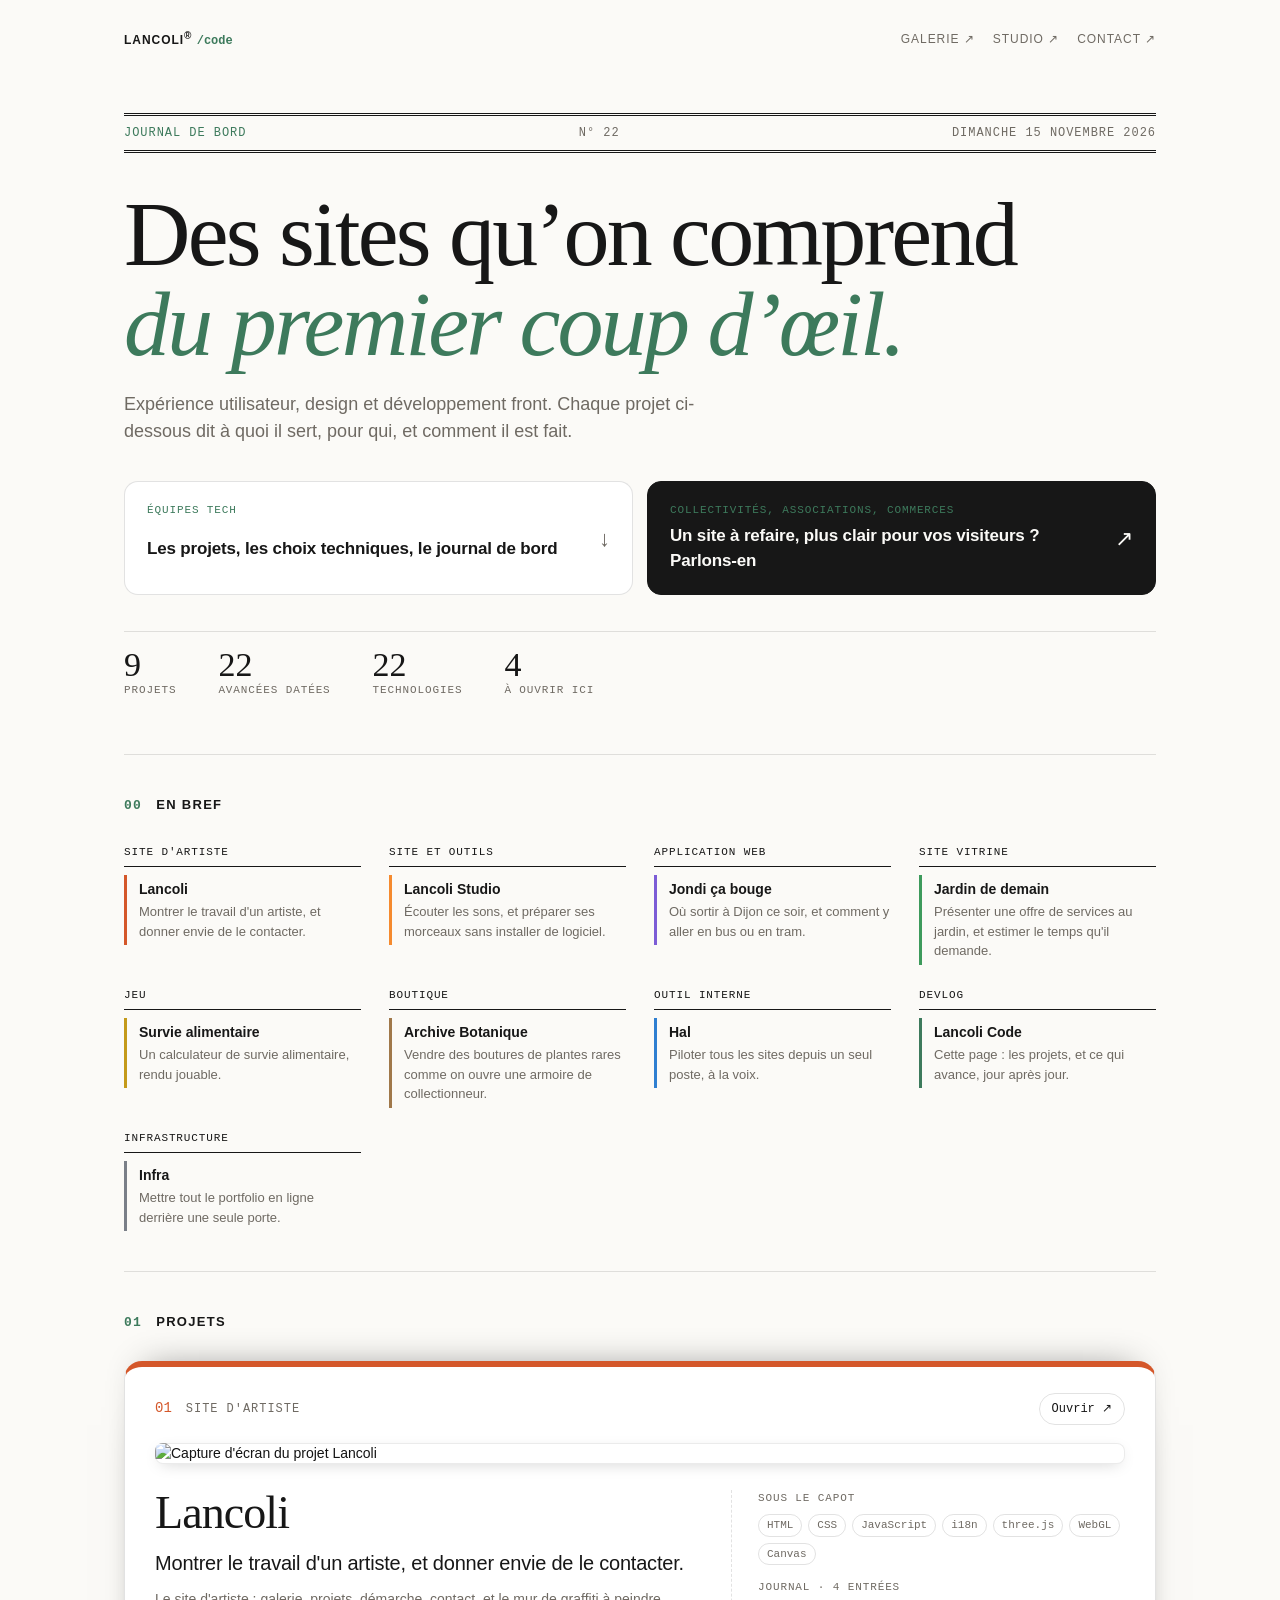
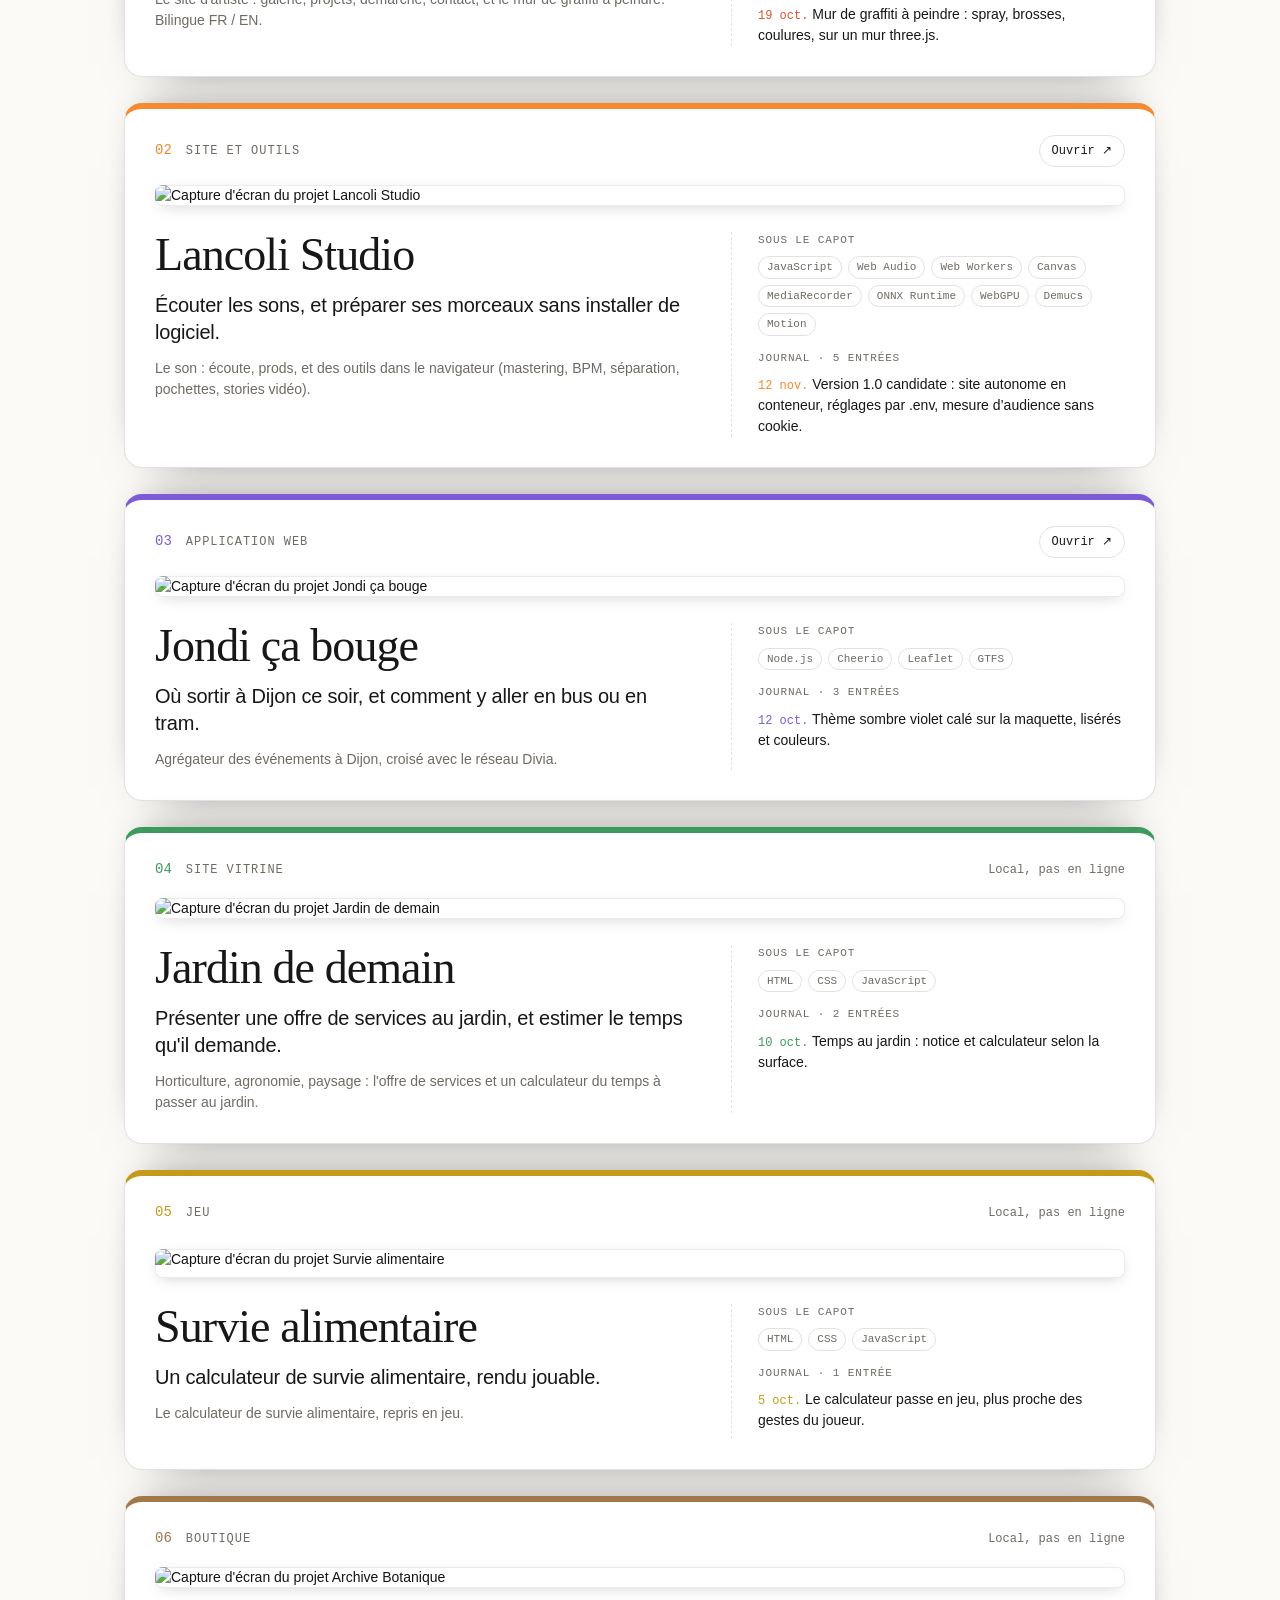
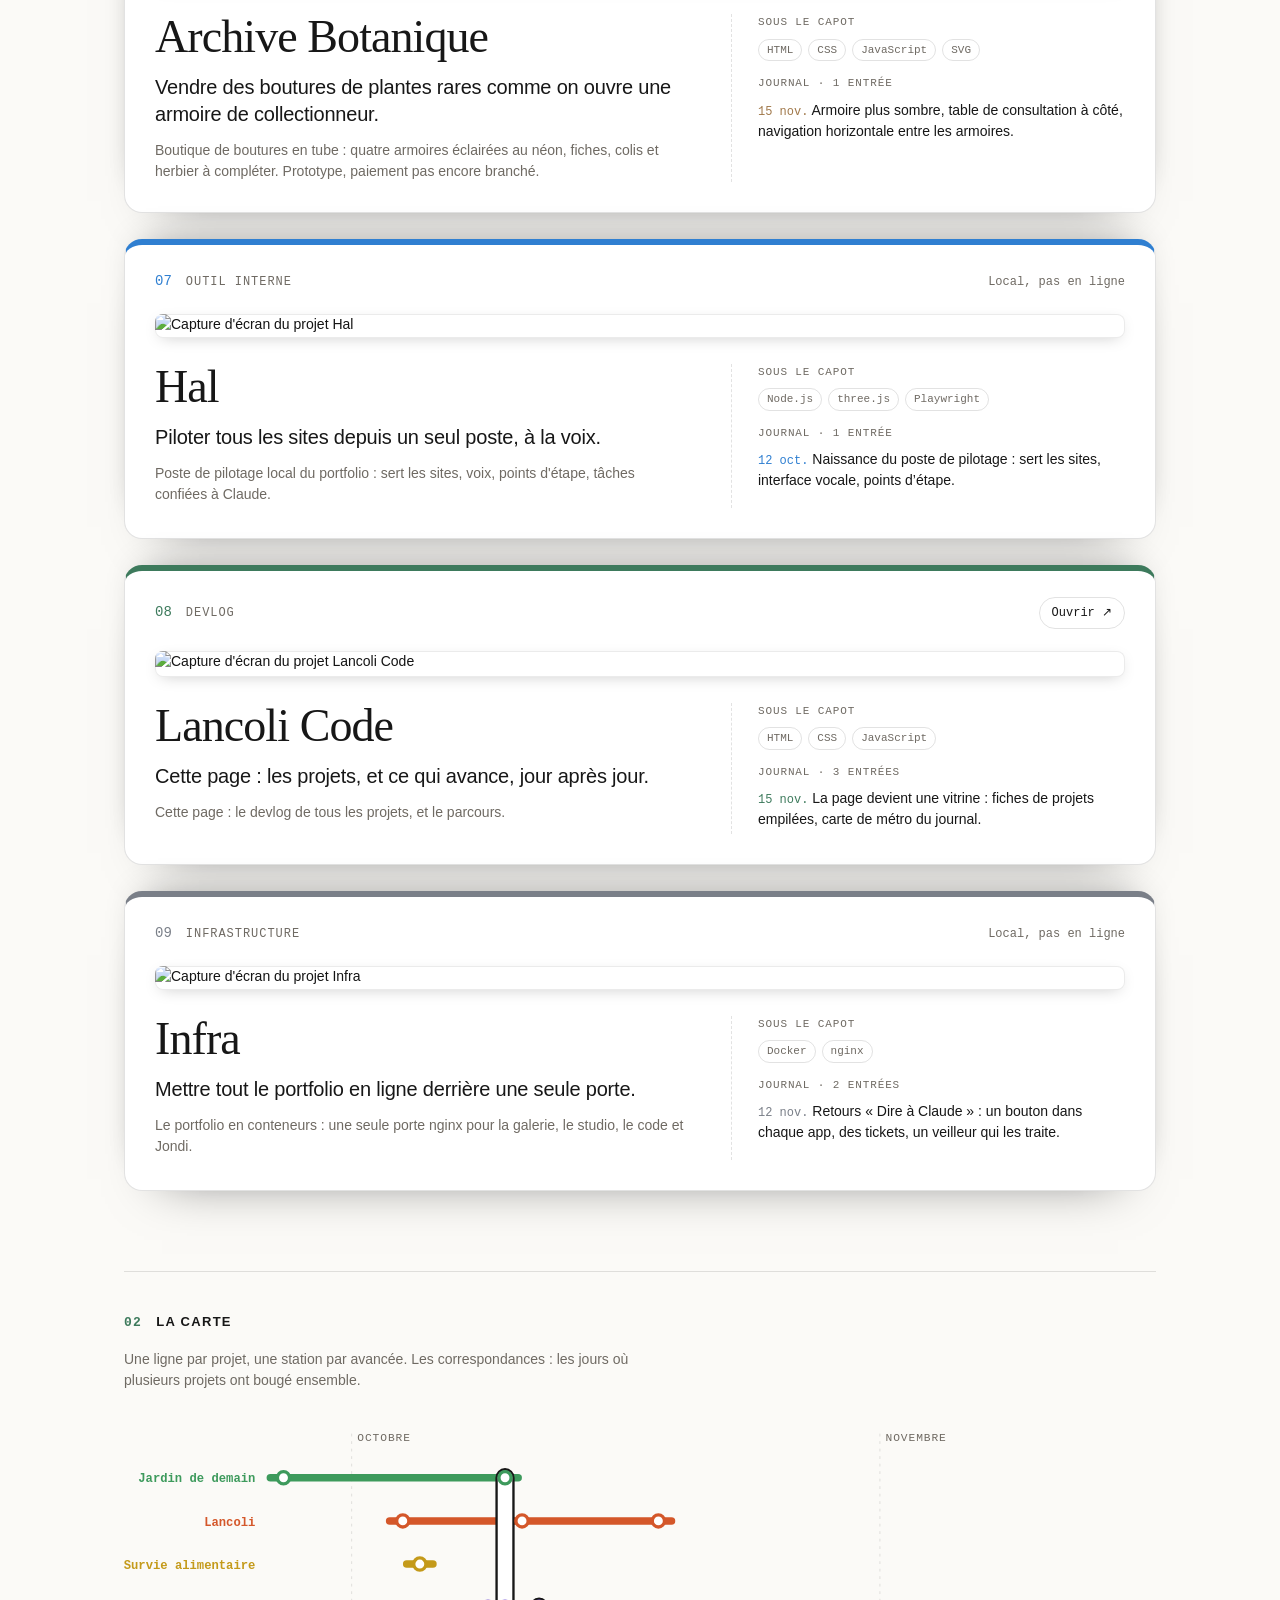
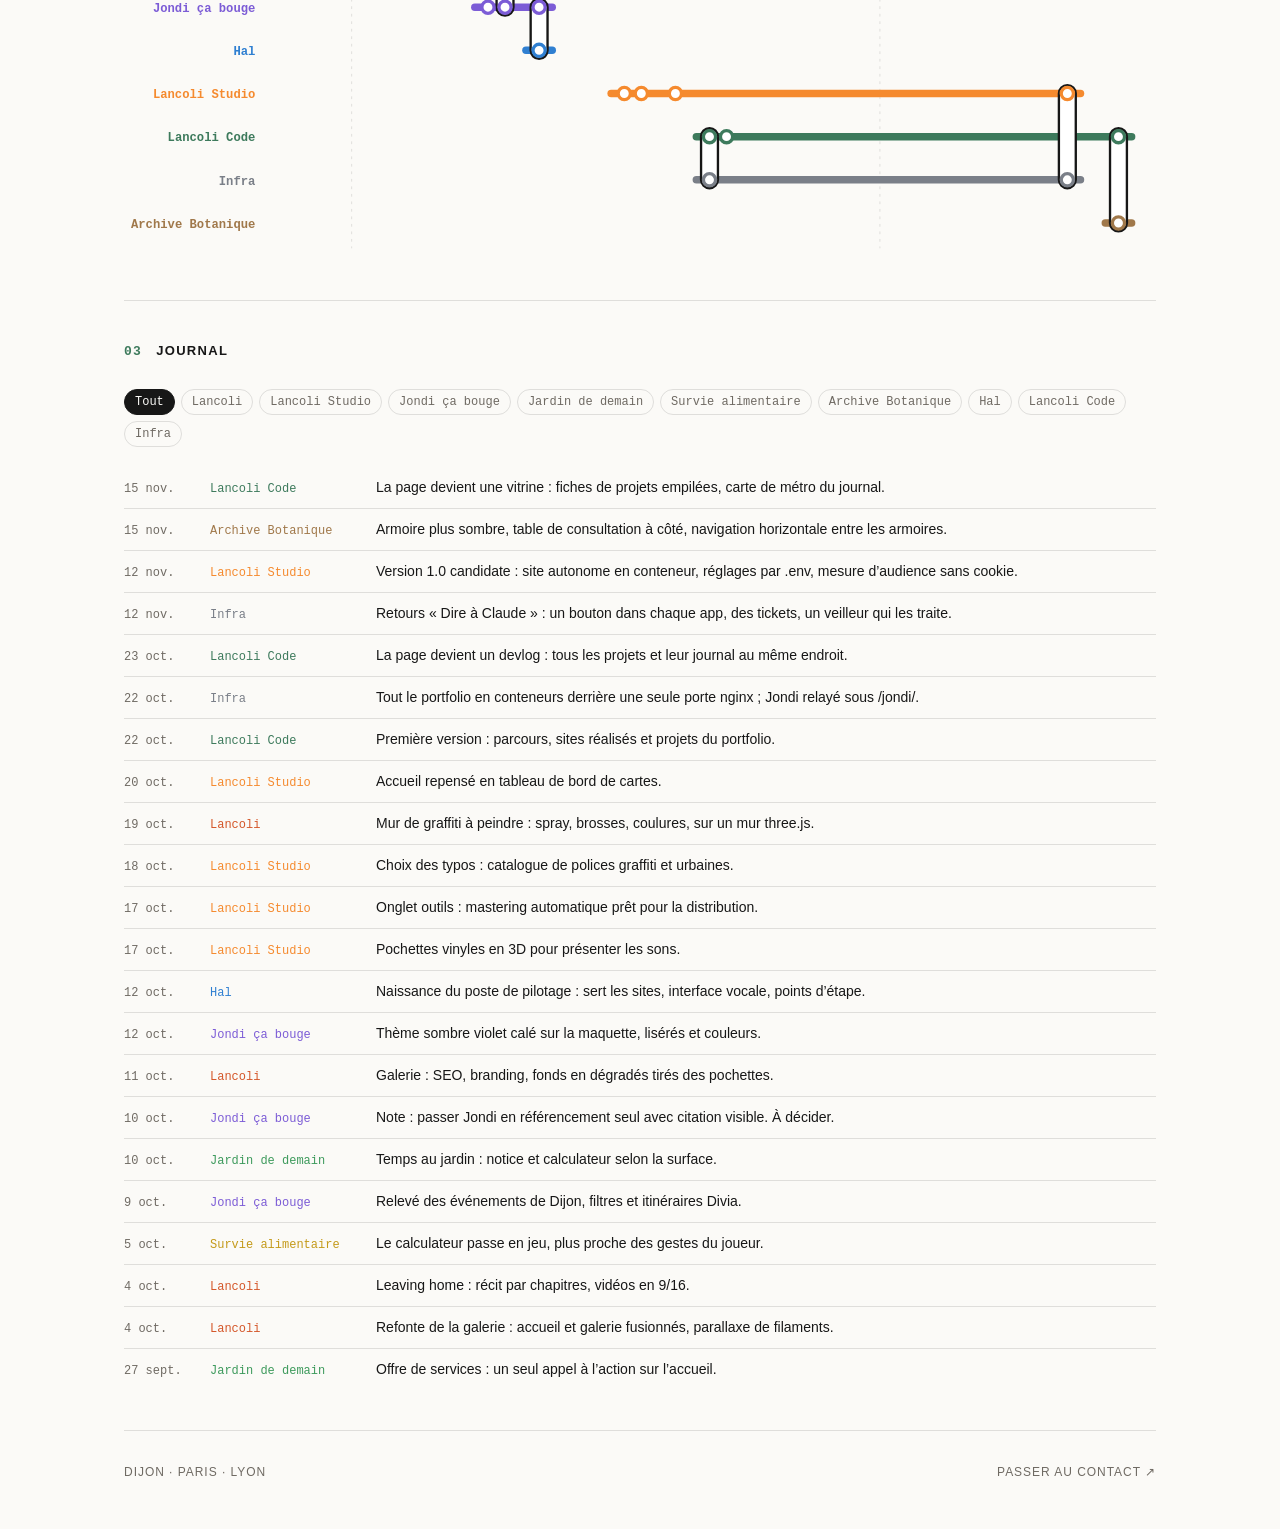
==== index.html @ d3dd014e "LancoliCode : premier commit (versionné en local) Co-Authored-By: Claude Opus 5.5 <noreply@anthropic" ====
<!doctype html>
<html lang="fr">

<head>
    <meta charset="utf-8">
    <meta name="viewport" content="width=device-width,initial-scale=1">
    <title>Lancoli Code — projets et journal de bord</title>
    <meta name="description" content="Lancoli côté code : expérience utilisateur, design et développement front. Chaque projet, à quoi il sert, comment il est fait, et le journal de bord.">
    <meta name="author" content="Lancoli">
    <link rel="icon" type="image/png" href="../Lancoli/favicon.png">
    <link rel="stylesheet" href="css/code.css">
</head>

<body>
    <main class="page">
        <header class="top">
            <span class="mark">Lancoli<sup>®</sup> <span class="mark-code">/code</span></span>
            <nav class="nav" aria-label="Autres sites">
                <a href="../Lancoli/">Galerie ↗</a>
                <a href="../LancoliStudio/">Studio ↗</a>
                <a href="../Lancoli/contact.html">Contact ↗</a>
            </nav>
        </header>

        <!-- La une : une page de journal. Deux portes : les équipes tech, et ceux qui ont un site à refaire. -->
        <section class="une" aria-labelledby="titre">
            <div class="manchette">
                <span>Journal de bord</span>
                <span id="numero">N° —</span>
                <span id="date-une"></span>
            </div>
            <h1 id="titre">Des sites qu’on comprend<br><em>du premier coup d’œil.</em></h1>
            <p class="chapo" id="chapo">Expérience utilisateur, design et développement front. Chaque projet ci-dessous dit à quoi il sert, pour qui, et comment il est fait.</p>
            <div class="portes">
                <a class="porte" href="#t-proj">
                    <span class="porte-pour">Équipes tech</span>
                    <span class="porte-quoi">Les projets, les choix techniques, le journal de bord</span>
                    <span class="porte-fleche" aria-hidden="true">↓</span>
                </a>
                <a class="porte porte-pleine" href="../Lancoli/contact.html">
                    <span class="porte-pour">Collectivités, associations, commerces</span>
                    <span class="porte-quoi">Un site à refaire, plus clair pour vos visiteurs ? Parlons-en</span>
                    <span class="porte-fleche" aria-hidden="true">↗</span>
                </a>
            </div>
            <dl class="chiffres" id="chiffres"></dl>
        </section>

        <!-- En bref : les projets classés par nature, pour trouver le bon en un regard -->
        <section class="block" aria-labelledby="t-bref">
            <h2 id="t-bref"><span class="num">00</span> En bref</h2>
            <div class="sommaire" id="sommaire"></div>
        </section>

        <!-- Les projets : des fiches qui s'empilent au défilement -->
        <section class="block" aria-labelledby="t-proj">
            <h2 id="t-proj"><span class="num">01</span> Projets</h2>
            <div class="pile" id="projets"></div>
        </section>

        <!-- Le parcours en carte de métro : une ligne par projet, une station par avancée datée -->
        <section class="block" aria-labelledby="t-carte">
            <h2 id="t-carte"><span class="num">02</span> La carte</h2>
            <p class="intro">Une ligne par projet, une station par avancée. Les correspondances : les jours où plusieurs projets ont bougé ensemble.</p>
            <div class="carte-cadre">
                <div class="carte" id="carte"></div>
                <div class="bulle-station" id="bulle-station" role="status" hidden></div>
            </div>
            <ol class="timeline" id="experiences"></ol>
            <div class="cards" id="sites"></div>
        </section>

        <section class="block" aria-labelledby="t-log">
            <h2 id="t-log"><span class="num">03</span> Journal</h2>
            <div class="filters" id="filtres" role="group" aria-label="Filtrer par projet"></div>
            <ol class="log" id="journal"></ol>
        </section>

        <footer class="bottom">
            <span>Dijon · Paris · Lyon</span>
            <a href="../Lancoli/contact.html">Passer au contact ↗</a>
        </footer>
    </main>

    <script src="js/parcours.js"></script>
    <script src="js/code.js"></script>
    <!-- retours:debut --><script src="retours/retours-config.js"></script><script src="retours/retours.js" defer></script><!-- retours:fin -->
</body>

</html>
---- css/code.css ----
/* LancoliCode — même papier que Lancoli, avec un accent « terminal ». Une page de journal : la une, « En bref »,
   les fiches projets qui s'empilent, la carte de métro du journal. Rien ne bouge au survol (bordure, couleur). */
:root {
    --paper: #fbfaf7;
    --sheet: #ffffff;
    --serif: Georgia, 'Times New Roman', serif;
    --ink: #171717;
    --muted: #6f6a63;
    --line: rgba(23, 23, 23, .12);
    --card: rgba(255, 255, 255, .6);
    --accent: #3d7a5c;
    --mono: ui-monospace, 'SFMono-Regular', Consolas, 'Liberation Mono', monospace;
    --ease-out: cubic-bezier(.16, 1, .3, 1);
}

@media (prefers-color-scheme: dark) {
    :root {
        --paper: #121211;
        --sheet: #1b1b1a;
        --ink: #ecebe7;
        --muted: #9a958d;
        --line: rgba(236, 235, 231, .14);
        --card: rgba(255, 255, 255, .04);
        --accent: #7cc39c;
    }
}

* { box-sizing: border-box }

body {
    margin: 0;
    background: var(--paper);
    color: var(--ink);
    font: 14px/1.5 Arial, sans-serif;
    -webkit-font-smoothing: antialiased;
}

a { color: inherit }

.page {
    max-width: 1080px;
    margin: 0 auto;
    padding: 28px 24px 48px;
}

.top, .bottom {
    display: flex;
    justify-content: space-between;
    align-items: center;
    gap: 16px;
    font-size: 12px;
    text-transform: uppercase;
    letter-spacing: .08em;
}

.mark { font-weight: 700 }
.mark-code { font-family: var(--mono); color: var(--accent); text-transform: none; letter-spacing: 0 }
.nav { display: flex; gap: 18px }
.nav a, .bottom a { text-decoration: none; color: var(--muted) }
.nav a:hover, .bottom a:hover { color: var(--ink) }

/* ---- la une ---- */
.une { padding: 7vh 0 56px }
.manchette {
    display: flex;
    justify-content: space-between;
    gap: 12px;
    flex-wrap: wrap;
    padding: 8px 0;
    border-block: 3px double var(--ink);
    font-family: var(--mono);
    font-size: 12px;
    text-transform: uppercase;
    letter-spacing: .08em;
    color: var(--muted);
}
.manchette span:first-child { color: var(--accent) }

h1 {
    margin: 36px 0 0;
    font-family: var(--serif);
    font-weight: 400;
    font-size: clamp(40px, 7.4vw, 92px);
    line-height: .98;
    letter-spacing: -.03em;
}
h1 em { color: var(--accent) }
.chapo { max-width: 60ch; margin: 22px 0 0; font-size: 18px; line-height: 1.5; color: var(--muted) }

.portes { display: grid; grid-template-columns: repeat(2, minmax(0, 1fr)); gap: 14px; margin-top: 36px }
.porte {
    display: grid;
    grid-template-columns: 1fr auto;
    gap: 4px 16px;
    padding: 20px 22px;
    border: 1px solid var(--line);
    border-radius: 14px;
    background: var(--sheet);
    text-decoration: none;
    transition: border-color .25s, background-color .25s;
}
.porte:hover, .porte:focus-visible { border-color: var(--accent); outline: none }
.porte-pour { font-family: var(--mono); font-size: 11px; text-transform: uppercase; letter-spacing: .08em; color: var(--accent) }
.porte-quoi { grid-column: 1; font-size: 17px; font-weight: 700; letter-spacing: -.01em }
.porte-fleche { grid-column: 2; grid-row: 1 / span 2; align-self: center; font-size: 22px; color: var(--muted) }
.porte-pleine { background: var(--ink); color: var(--paper); border-color: var(--ink) }
.porte-pleine .porte-fleche { color: var(--paper) }
.porte-pleine:hover, .porte-pleine:focus-visible { border-color: var(--accent); box-shadow: inset 0 0 0 1px var(--accent) }

.chiffres { display: flex; flex-wrap: wrap; gap: 10px 42px; margin: 36px 0 0; padding-top: 16px; border-top: 1px solid var(--line) }
.chiffres div { display: grid }
.chiffres dd { margin: 0; font-family: var(--serif); font-size: 34px; line-height: 1 }
.chiffres dt { order: 2; font-family: var(--mono); font-size: 11px; text-transform: uppercase; letter-spacing: .08em; color: var(--muted) }

.intro { max-width: 70ch; margin: -12px 0 22px; color: var(--muted) }

/* ---- 00 en bref ---- */
.sommaire { display: grid; grid-template-columns: repeat(auto-fill, minmax(220px, 1fr)); gap: 22px 28px }
.bref { display: grid; align-content: start; gap: 8px }
.bref-nature { margin: 0; padding-bottom: 6px; border-bottom: 1px solid var(--ink); font-family: var(--mono); font-size: 11px; text-transform: uppercase; letter-spacing: .08em }
.bref-projet { display: grid; gap: 2px; padding: 4px 0 4px 12px; border-left: 3px solid var(--c); text-decoration: none }
.bref-nom { font-weight: 700 }
.bref-repond { font-size: 13px; color: var(--muted) }
.bref-projet:hover .bref-nom, .bref-projet:focus-visible .bref-nom { color: var(--accent) }

/* ---- 01 la pile de fiches : chacune se pose sur la précédente au défilement ---- */
.pile { display: grid; gap: 26px; padding-bottom: 40px }
.fiche {
    position: sticky;
    top: calc(18px + var(--i) * 12px);
    display: grid;
    grid-template-columns: minmax(0, 1.35fr) minmax(0, 1fr);
    gap: 18px 44px;
    min-height: 300px;
    padding: 26px 30px 30px;
    border: 1px solid var(--line);
    border-top: 6px solid var(--c);
    border-radius: 18px;
    background: var(--sheet);
    box-shadow: 0 -14px 34px -22px rgba(0, 0, 0, .45), 0 26px 50px -38px rgba(0, 0, 0, .5);
    scroll-margin-top: 24px;
    transition: border-color .25s;
}
.fiche:hover { border-color: color-mix(in srgb, var(--c) 55%, var(--line)); border-top-color: var(--c) }
.fiche.a-venir { opacity: 0; translate: 0 48px; scale: .97 }
.fiche.a-venir.is-vu { opacity: 1; translate: 0 0; scale: 1; transition: opacity .8s var(--ease-out), translate .8s var(--ease-out), scale .8s var(--ease-out), border-color .25s }
.fiche-tete { grid-column: 1 / -1; display: flex; align-items: baseline; gap: 14px; font-family: var(--mono); font-size: 12px; color: var(--muted) }
.fiche-num { color: var(--c); font-size: 14px }
.fiche-nature { text-transform: uppercase; letter-spacing: .08em }
.fiche-etat { margin-left: auto; text-decoration: none }
a.fiche-etat { color: var(--ink); padding: 6px 12px; border: 1px solid var(--line); border-radius: 999px; transition: border-color .2s, color .2s }
a.fiche-etat:hover, a.fiche-etat:focus-visible { border-color: var(--c); color: var(--c); outline: none }
.fiche-image { grid-column: 1 / -1; width: 100%; height: auto; max-height: 320px; object-fit: cover; border-radius: 8px; margin-bottom: 8px; box-shadow: 0 4px 16px -6px rgba(0, 0, 0, .25), inset 0 0 0 1px rgba(0, 0, 0, .08); filter: saturate(0.92) contrast(1.03); }
.fiche-nom { font-family: var(--serif); font-weight: 400; font-size: clamp(30px, 4vw, 46px); line-height: 1; letter-spacing: -.02em }
.fiche-repond { margin: 14px 0 0; font-size: 20px; line-height: 1.35; letter-spacing: -.01em }
.fiche-desc { margin: 12px 0 0; color: var(--muted) }
.fiche-droite { display: grid; align-content: start; gap: 8px; padding-left: 26px; border-left: 1px dashed var(--line) }
.fiche-label { margin: 6px 0 0; font-family: var(--mono); font-size: 11px; text-transform: uppercase; letter-spacing: .08em; color: var(--muted) }
.fiche-label:first-child { margin-top: 0 }
.fiche .tags { margin: 0; padding: 0 }
.fiche-derniere { margin: 0 }
.fiche-derniere time { font-family: var(--mono); font-size: 12px; color: var(--c) }

/* ---- 02 la carte de métro ---- */
.carte-cadre { position: relative }
.carte { overflow-x: auto; padding-bottom: 6px; scrollbar-width: thin }
.carte svg { display: block; width: 100%; min-width: 760px; height: auto; font-family: var(--mono) }
.carte-mois { stroke: var(--line); stroke-dasharray: 3 5 }
.carte-mois-nom { fill: var(--muted); font-size: 12px; text-transform: uppercase; letter-spacing: .08em }
.carte-ligne { stroke-width: 8; stroke-linecap: round }
.carte-nom { font-size: 13px; font-weight: 700; text-anchor: end }
.carte-correspondance { fill: var(--sheet); stroke: var(--ink); stroke-width: 2.5 }
.carte-station { cursor: pointer; outline: none }
.carte-cible { fill: transparent }
.carte-point { fill: var(--sheet); stroke-width: 3.5; transition: fill .15s }
.carte-station:hover .carte-point, .carte-station:focus-visible .carte-point { fill: var(--ink) }
.carte-station:focus-visible .carte-cible { stroke: var(--accent); stroke-width: 2 }
.bulle-station {
    position: absolute;
    z-index: 2;
    display: grid;
    gap: 4px;
    width: max-content;
    max-width: 300px;
    padding: 10px 12px;
    border-left: 4px solid var(--c);
    border-radius: 6px;
    background: var(--ink);
    color: var(--paper);
    font-size: 13px;
    pointer-events: none;
    box-shadow: 0 14px 30px -14px rgba(0, 0, 0, .6);
}
.bulle-station[hidden] { display: none }
.bulle-tete { font-family: var(--mono); font-size: 11px; text-transform: uppercase; letter-spacing: .06em; opacity: .75 }

.block { padding: 40px 0; border-top: 1px solid var(--line) }

h2 {
    margin: 0 0 28px;
    font-size: 13px;
    text-transform: uppercase;
    letter-spacing: .1em;
    display: flex;
    gap: 14px;
    align-items: baseline;
}
.num { font-family: var(--mono); color: var(--accent) }

h3 { margin: 0; font-size: 18px; letter-spacing: -.01em }

.empty { margin: 0; font-family: var(--mono); font-size: 13px; color: var(--muted) }
.empty::before { content: '// '; color: var(--accent) }

/* frise */
.timeline { list-style: none; margin: 0; padding: 0 }
.step {
    display: grid;
    grid-template-columns: 160px 1fr;
    gap: 24px;
    padding: 18px 0;
    border-bottom: 1px dashed var(--line);
}
.step:last-child { border-bottom: 0 }
.step-when { font-family: var(--mono); font-size: 12px; color: var(--muted); padding-top: 4px }

/* cartes */
.cards {
    display: grid;
    grid-template-columns: repeat(auto-fill, minmax(280px, 1fr));
    gap: 14px;
}
.card {
    display: flex;
    flex-direction: column;
    gap: 8px;
    padding: 20px;
    border: 1px solid var(--line);
    border-radius: 14px;
    background: var(--card);
    text-decoration: none;
    transition: border-color .3s;
}
a.card:hover { border-color: var(--accent) }
a.card:hover .card-go { color: var(--accent) }
a.card:focus-visible { outline: 2px solid var(--accent); outline-offset: 3px }
.card.is-local { opacity: .8 }

.card-head { display: flex; justify-content: space-between; align-items: baseline; gap: 12px }
.card-go { font-family: var(--mono); font-size: 12px; color: var(--muted); transition: color .3s }
.card-url { font-family: var(--mono); font-size: 12px; color: var(--accent); word-break: break-all }
.card-meta { margin: 0; font-size: 12px; color: var(--muted) }
.card-desc { margin: 0 }

.tags { list-style: none; display: flex; flex-wrap: wrap; gap: 6px; margin: auto 0 0; padding: 6px 0 0 }
.tags li {
    font-family: var(--mono);
    font-size: 11px;
    padding: 2px 8px;
    border: 1px solid var(--line);
    border-radius: 999px;
    color: var(--muted);
}

/* projets : une ligne chacun */
.projects { list-style: none; margin: 0; padding: 0 }
.project {
    display: grid;
    grid-template-columns: 200px 1fr 170px;
    gap: 6px 24px;
    padding: 16px 0;
    border-bottom: 1px dashed var(--line);
}
.project:last-child { border-bottom: 0 }
.project-name { font-size: 16px; font-weight: 700; text-decoration: none; letter-spacing: -.01em }
a.project-name:hover, a.project-name:hover .card-go { color: var(--accent) }
a.project-name:focus-visible { outline: 2px solid var(--accent); outline-offset: 3px; border-radius: 4px }
.project-desc { margin: 0 }
.project-meta { margin: 0; font-family: var(--mono); font-size: 12px; color: var(--muted); text-align: right }
.project .tags { grid-column: 2 / 4; margin: 0; padding: 0 }

/* journal */
.filters { display: flex; flex-wrap: wrap; gap: 6px; margin: 0 0 20px }
.chip {
    font: 12px/1 var(--mono);
    padding: 6px 10px;
    border: 1px solid var(--line);
    border-radius: 999px;
    background: transparent;
    color: var(--muted);
    cursor: pointer;
    transition: color .2s, border-color .2s, background-color .2s;
}
.chip:hover { color: var(--ink); border-color: var(--ink) }
.chip[aria-pressed="true"] { color: var(--paper); background: var(--ink); border-color: var(--ink) }
.chip:focus-visible { outline: 2px solid var(--accent); outline-offset: 2px }

.log { list-style: none; margin: 0; padding: 0 }
.entry {
    display: grid;
    grid-template-columns: 70px 150px 1fr;
    gap: 16px;
    align-items: baseline;
    padding: 10px 0;
    border-bottom: 1px solid var(--line);
}
.entry:last-child { border-bottom: 0 }
.entry-when { font-family: var(--mono); font-size: 12px; color: var(--muted) }
.entry-proj { font-family: var(--mono); font-size: 12px; color: var(--c, var(--accent)) }
.timeline:not(:empty) { margin-top: 32px }

#sites:not(:empty) { margin-top: 28px }

.bottom { padding-top: 32px; border-top: 1px solid var(--line); color: var(--muted) }

@media (max-width: 640px) {
    .page { padding: 20px 16px 36px }
    .portes { grid-template-columns: 1fr }
    .manchette span:last-child { display: none }
    .fiche { position: relative; top: auto; grid-template-columns: 1fr; padding: 22px 20px 24px; min-height: 0 }
    .fiche-droite { padding-left: 0; border-left: 0; padding-top: 14px; border-top: 1px dashed var(--line) }
    .fiche-repond { font-size: 18px }
    .step { grid-template-columns: 1fr; gap: 6px }
    .nav { gap: 12px }
    .project { grid-template-columns: 1fr }
    .project-meta { text-align: left }
    .project .tags { grid-column: auto }
    .entry { grid-template-columns: 56px 1fr; gap: 4px 12px }
    .entry-text { grid-column: 2 }
}

@media (prefers-reduced-motion: reduce) {
    .card, .card-go, .chip, .fiche, .porte { transition: none }
}
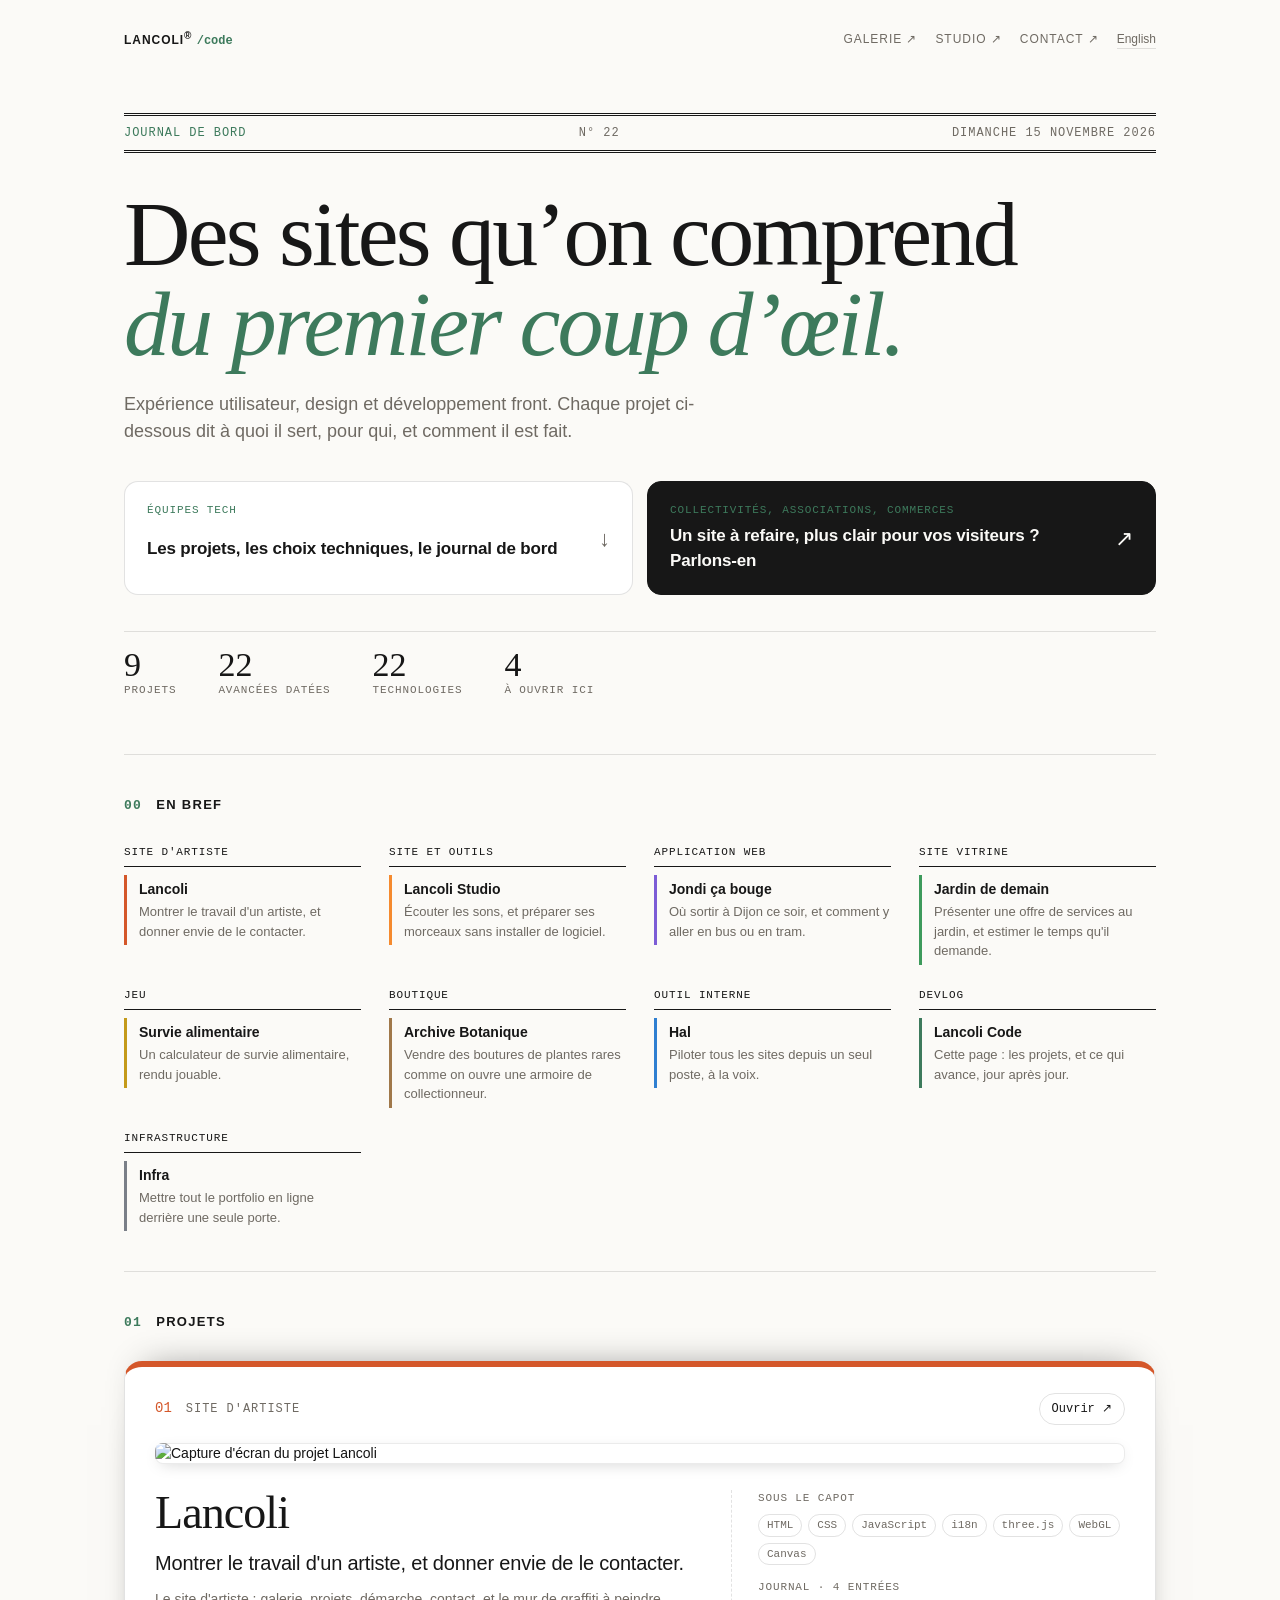
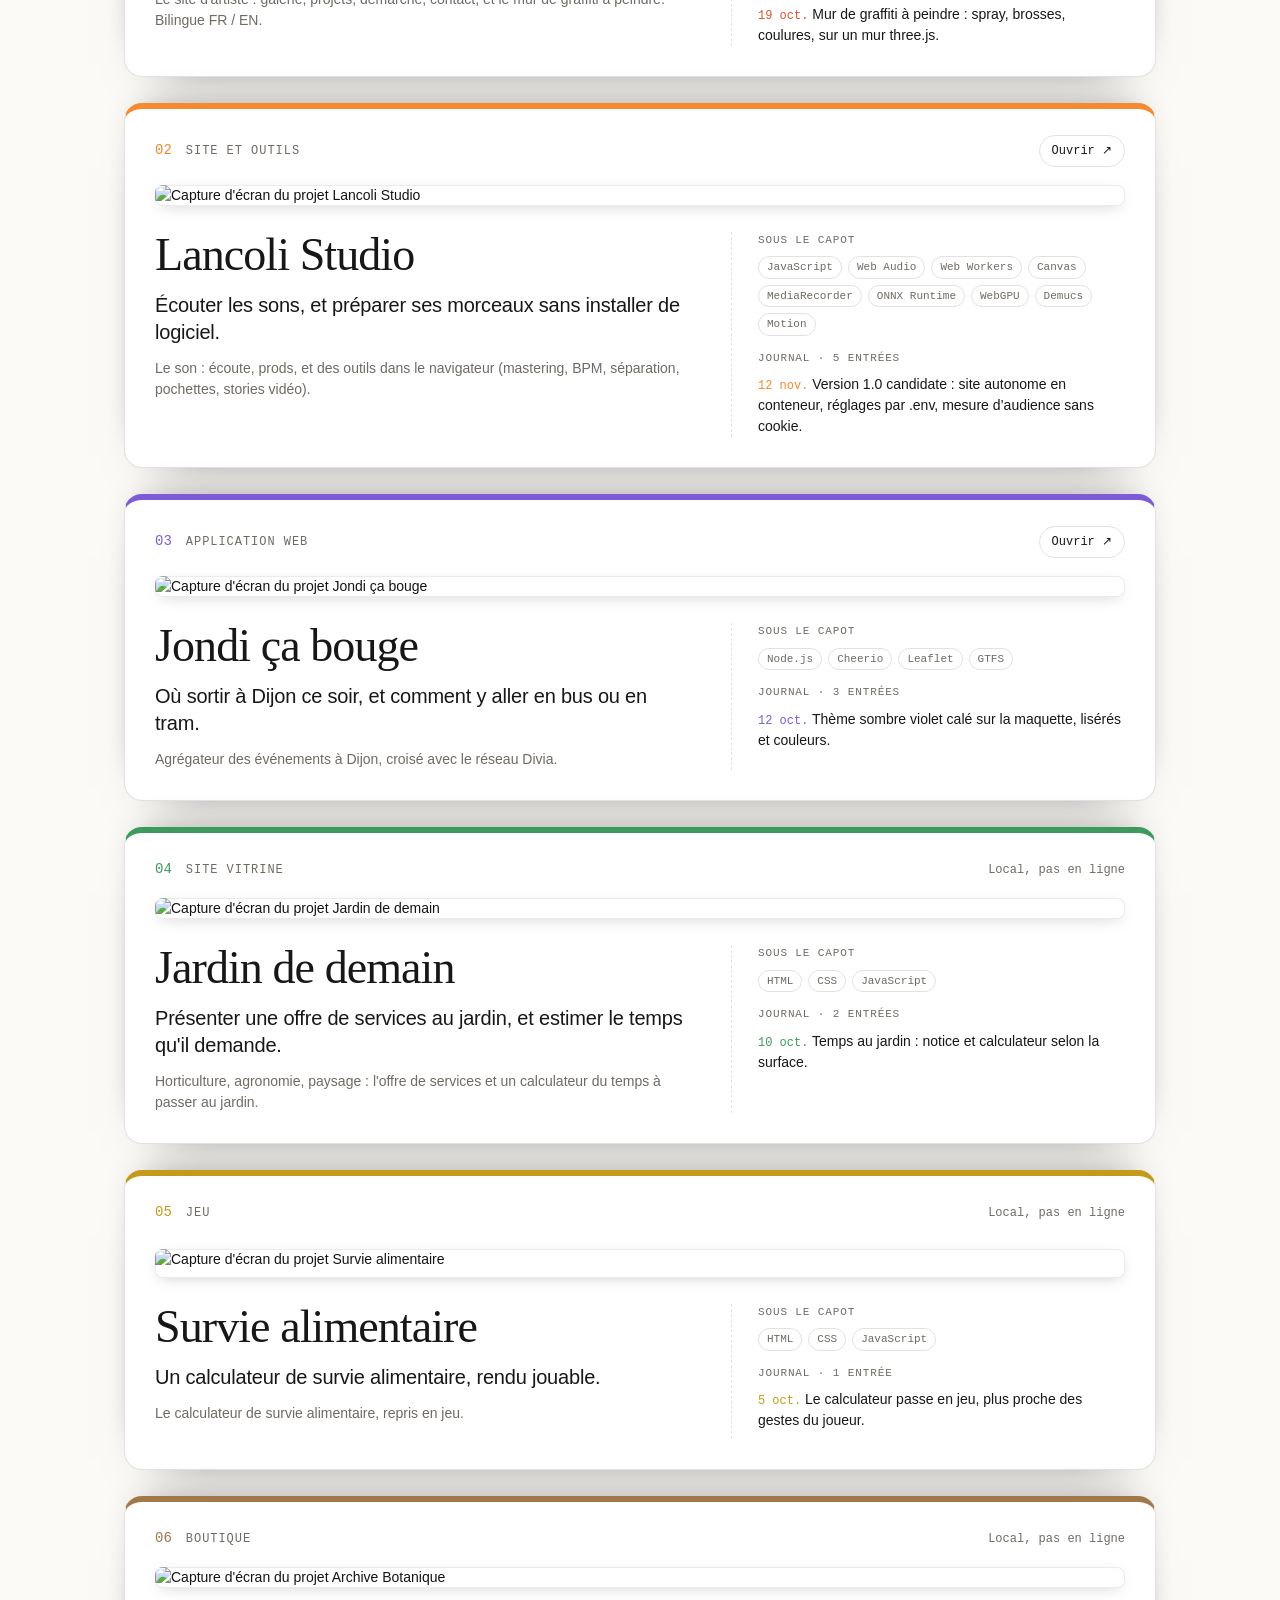
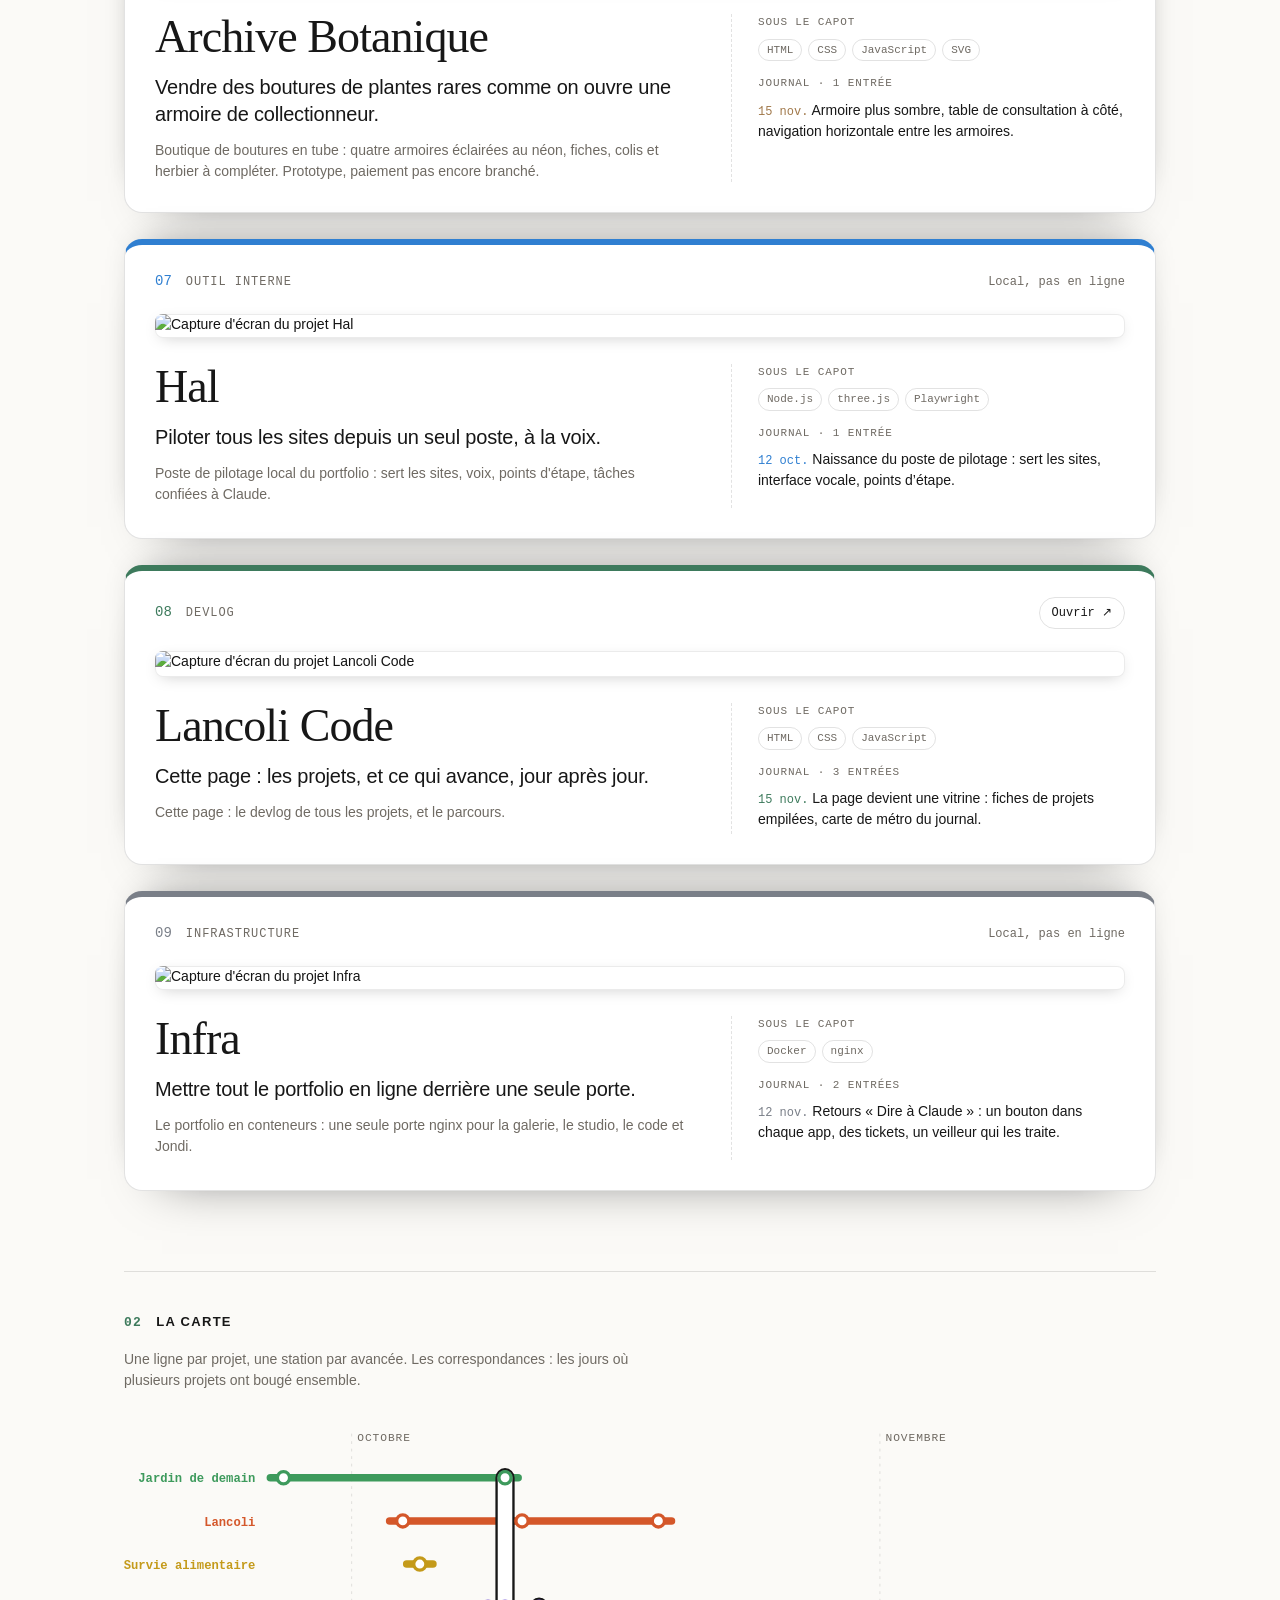
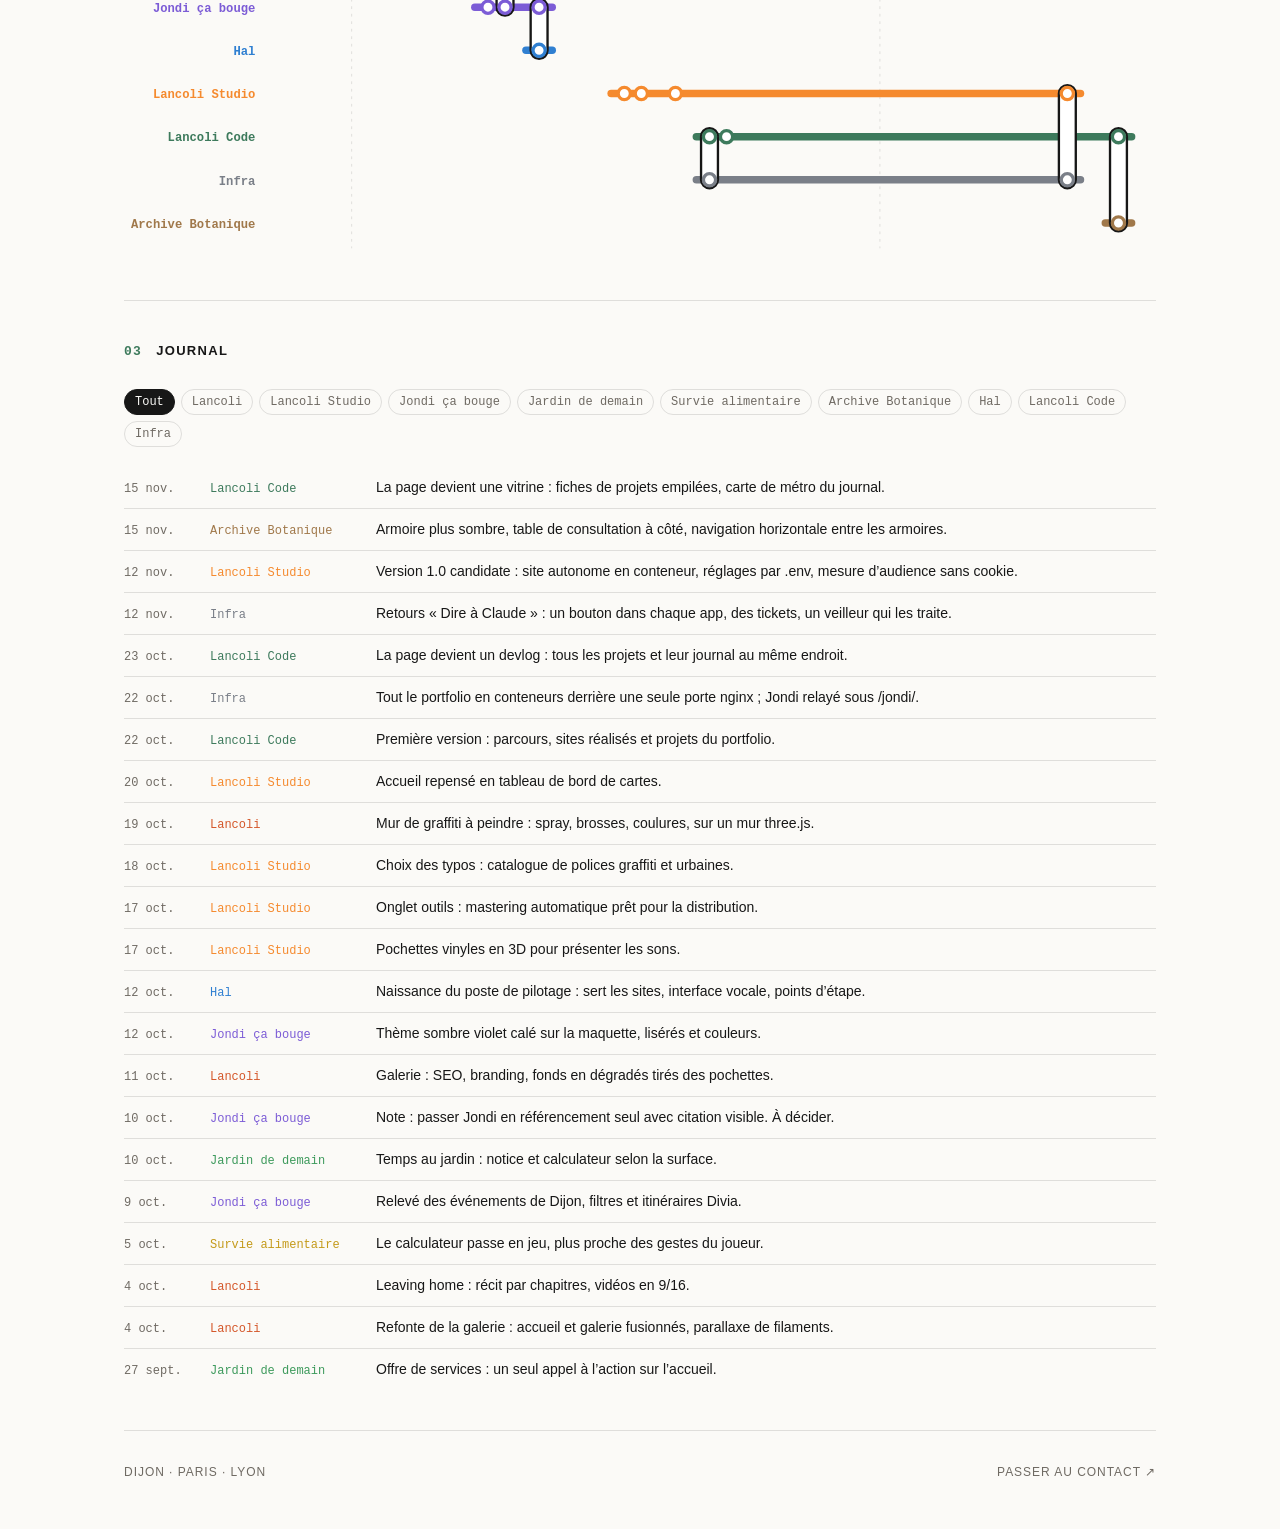
==== commit cfdcb9dc: "feat(i18n): ✨ move visitor text to fr/en and code to English Interface text lives in i18n/fr.json (d" ====
--- a/index.html
+++ b/index.html
@@ -12,77 +12,80 @@
 </head>
 
 <body>
+    <!-- Interface text: i18n/fr.json (default) and i18n/en.json, applied by js/i18n.js; the French written here is the no-JS fallback. -->
     <main class="page">
         <header class="top">
             <span class="mark">Lancoli<sup>®</sup> <span class="mark-code">/code</span></span>
-            <nav class="nav" aria-label="Autres sites">
-                <a href="../Lancoli/">Galerie ↗</a>
-                <a href="../LancoliStudio/">Studio ↗</a>
-                <a href="../Lancoli/contact.html">Contact ↗</a>
+            <nav class="nav" aria-label="Autres sites" data-i18n-attr="aria-label:nav.label">
+                <a href="../Lancoli/" data-i18n="nav.gallery">Galerie ↗</a>
+                <a href="../LancoliStudio/" data-i18n="nav.studio">Studio ↗</a>
+                <a href="../Lancoli/contact.html" data-i18n="nav.contact">Contact ↗</a>
+                <button type="button" class="lang-switch" id="lang-switch" lang="en">English</button>
             </nav>
         </header>
 
-        <!-- La une : une page de journal. Deux portes : les équipes tech, et ceux qui ont un site à refaire. -->
-        <section class="une" aria-labelledby="titre">
-            <div class="manchette">
-                <span>Journal de bord</span>
-                <span id="numero">N° —</span>
-                <span id="date-une"></span>
+        <!-- Front page: a newspaper page. Two doors: tech teams, and people who have a website to redo. -->
+        <section class="front" aria-labelledby="title">
+            <div class="masthead">
+                <span data-i18n="front.masthead">Journal de bord</span>
+                <span id="issue-number">N° —</span>
+                <span id="front-date"></span>
             </div>
-            <h1 id="titre">Des sites qu’on comprend<br><em>du premier coup d’œil.</em></h1>
-            <p class="chapo" id="chapo">Expérience utilisateur, design et développement front. Chaque projet ci-dessous dit à quoi il sert, pour qui, et comment il est fait.</p>
-            <div class="portes">
-                <a class="porte" href="#t-proj">
-                    <span class="porte-pour">Équipes tech</span>
-                    <span class="porte-quoi">Les projets, les choix techniques, le journal de bord</span>
-                    <span class="porte-fleche" aria-hidden="true">↓</span>
+            <h1 id="title"><span data-i18n="front.title.1">Des sites qu’on comprend</span><br><em data-i18n="front.title.2">du premier coup d’œil.</em></h1>
+            <p class="standfirst" id="standfirst" data-i18n="front.standfirst">Expérience utilisateur, design et développement front. Chaque projet ci-dessous dit à quoi il sert, pour qui, et comment il est fait.</p>
+            <div class="doors">
+                <a class="door" href="#t-proj">
+                    <span class="door-for" data-i18n="door.tech.for">Équipes tech</span>
+                    <span class="door-what" data-i18n="door.tech.what">Les projets, les choix techniques, le journal de bord</span>
+                    <span class="door-arrow" aria-hidden="true">↓</span>
                 </a>
-                <a class="porte porte-pleine" href="../Lancoli/contact.html">
-                    <span class="porte-pour">Collectivités, associations, commerces</span>
-                    <span class="porte-quoi">Un site à refaire, plus clair pour vos visiteurs ? Parlons-en</span>
-                    <span class="porte-fleche" aria-hidden="true">↗</span>
+                <a class="door door-filled" href="../Lancoli/contact.html">
+                    <span class="door-for" data-i18n="door.civic.for">Collectivités, associations, commerces</span>
+                    <span class="door-what" data-i18n="door.civic.what">Un site à refaire, plus clair pour vos visiteurs ? Parlons-en</span>
+                    <span class="door-arrow" aria-hidden="true">↗</span>
                 </a>
             </div>
-            <dl class="chiffres" id="chiffres"></dl>
+            <dl class="figures" id="figures"></dl>
         </section>
 
-        <!-- En bref : les projets classés par nature, pour trouver le bon en un regard -->
-        <section class="block" aria-labelledby="t-bref">
-            <h2 id="t-bref"><span class="num">00</span> En bref</h2>
-            <div class="sommaire" id="sommaire"></div>
+        <!-- At a glance: projects grouped by kind, to find the right one in one look -->
+        <section class="block" aria-labelledby="t-brief">
+            <h2 id="t-brief"><span class="num">00</span> <span data-i18n="section.brief">En bref</span></h2>
+            <div class="summary" id="summary"></div>
         </section>
 
-        <!-- Les projets : des fiches qui s'empilent au défilement -->
+        <!-- Projects: cards that stack up while scrolling -->
         <section class="block" aria-labelledby="t-proj">
-            <h2 id="t-proj"><span class="num">01</span> Projets</h2>
-            <div class="pile" id="projets"></div>
+            <h2 id="t-proj"><span class="num">01</span> <span data-i18n="section.projects">Projets</span></h2>
+            <div class="stack" id="projects"></div>
         </section>
 
-        <!-- Le parcours en carte de métro : une ligne par projet, une station par avancée datée -->
-        <section class="block" aria-labelledby="t-carte">
-            <h2 id="t-carte"><span class="num">02</span> La carte</h2>
-            <p class="intro">Une ligne par projet, une station par avancée. Les correspondances : les jours où plusieurs projets ont bougé ensemble.</p>
-            <div class="carte-cadre">
-                <div class="carte" id="carte"></div>
-                <div class="bulle-station" id="bulle-station" role="status" hidden></div>
+        <!-- The path as a metro map: one line per project, one station per dated step -->
+        <section class="block" aria-labelledby="t-map">
+            <h2 id="t-map"><span class="num">02</span> <span data-i18n="section.map">La carte</span></h2>
+            <p class="intro" data-i18n="map.intro">Une ligne par projet, une station par avancée. Les correspondances : les jours où plusieurs projets ont bougé ensemble.</p>
+            <div class="map-frame">
+                <div class="map" id="map"></div>
+                <div class="station-bubble" id="station-bubble" role="status" hidden></div>
             </div>
             <ol class="timeline" id="experiences"></ol>
             <div class="cards" id="sites"></div>
         </section>
 
         <section class="block" aria-labelledby="t-log">
-            <h2 id="t-log"><span class="num">03</span> Journal</h2>
-            <div class="filters" id="filtres" role="group" aria-label="Filtrer par projet"></div>
+            <h2 id="t-log"><span class="num">03</span> <span data-i18n="section.log">Journal</span></h2>
+            <div class="filters" id="filters-bar" role="group" aria-label="Filtrer par projet" data-i18n-attr="aria-label:filters.label"></div>
             <ol class="log" id="journal"></ol>
         </section>
 
         <footer class="bottom">
             <span>Dijon · Paris · Lyon</span>
-            <a href="../Lancoli/contact.html">Passer au contact ↗</a>
+            <a href="../Lancoli/contact.html" data-i18n="footer.contact">Passer au contact ↗</a>
         </footer>
     </main>
 
-    <script src="js/parcours.js"></script>
+    <script src="js/i18n.js"></script>
+    <script src="js/journey.js"></script>
     <script src="js/code.js"></script>
     <!-- retours:debut --><script src="retours/retours-config.js"></script><script src="retours/retours.js" defer></script><!-- retours:fin -->
 </body>
--- a/css/code.css
+++ b/css/code.css
@@ -1,5 +1,5 @@
-/* LancoliCode — même papier que Lancoli, avec un accent « terminal ». Une page de journal : la une, « En bref »,
-   les fiches projets qui s'empilent, la carte de métro du journal. Rien ne bouge au survol (bordure, couleur). */
+/* LancoliCode — same paper as Lancoli, with a "terminal" accent. A newspaper page: the front page, "At a glance",
+   the stacking project cards, the metro map of the log. Nothing moves on hover (border, colour only). */
 :root {
     --paper: #fbfaf7;
     --sheet: #ffffff;
@@ -58,10 +58,13 @@
 .nav { display: flex; gap: 18px }
 .nav a, .bottom a { text-decoration: none; color: var(--muted) }
 .nav a:hover, .bottom a:hover { color: var(--ink) }
-
-/* ---- la une ---- */
-.une { padding: 7vh 0 56px }
-.manchette {
+/* FR / EN switch: reads as one more nav link */
+.lang-switch { font: inherit; color: var(--muted); background: none; border: 0; border-bottom: 1px solid var(--line); padding: 0; cursor: pointer }
+.lang-switch:hover, .lang-switch:focus-visible { color: var(--ink); border-bottom-color: var(--ink) }
+
+/* ---- front page ---- */
+.front { padding: 7vh 0 56px }
+.masthead {
     display: flex;
     justify-content: space-between;
     gap: 12px;
@@ -74,7 +77,7 @@
     letter-spacing: .08em;
     color: var(--muted);
 }
-.manchette span:first-child { color: var(--accent) }
+.masthead span:first-child { color: var(--accent) }
 
 h1 {
     margin: 36px 0 0;
@@ -85,10 +88,10 @@
     letter-spacing: -.03em;
 }
 h1 em { color: var(--accent) }
-.chapo { max-width: 60ch; margin: 22px 0 0; font-size: 18px; line-height: 1.5; color: var(--muted) }
-
-.portes { display: grid; grid-template-columns: repeat(2, minmax(0, 1fr)); gap: 14px; margin-top: 36px }
-.porte {
+.standfirst { max-width: 60ch; margin: 22px 0 0; font-size: 18px; line-height: 1.5; color: var(--muted) }
+
+.doors { display: grid; grid-template-columns: repeat(2, minmax(0, 1fr)); gap: 14px; margin-top: 36px }
+.door {
     display: grid;
     grid-template-columns: 1fr auto;
     gap: 4px 16px;
@@ -99,33 +102,33 @@
     text-decoration: none;
     transition: border-color .25s, background-color .25s;
 }
-.porte:hover, .porte:focus-visible { border-color: var(--accent); outline: none }
-.porte-pour { font-family: var(--mono); font-size: 11px; text-transform: uppercase; letter-spacing: .08em; color: var(--accent) }
-.porte-quoi { grid-column: 1; font-size: 17px; font-weight: 700; letter-spacing: -.01em }
-.porte-fleche { grid-column: 2; grid-row: 1 / span 2; align-self: center; font-size: 22px; color: var(--muted) }
-.porte-pleine { background: var(--ink); color: var(--paper); border-color: var(--ink) }
-.porte-pleine .porte-fleche { color: var(--paper) }
-.porte-pleine:hover, .porte-pleine:focus-visible { border-color: var(--accent); box-shadow: inset 0 0 0 1px var(--accent) }
-
-.chiffres { display: flex; flex-wrap: wrap; gap: 10px 42px; margin: 36px 0 0; padding-top: 16px; border-top: 1px solid var(--line) }
-.chiffres div { display: grid }
-.chiffres dd { margin: 0; font-family: var(--serif); font-size: 34px; line-height: 1 }
-.chiffres dt { order: 2; font-family: var(--mono); font-size: 11px; text-transform: uppercase; letter-spacing: .08em; color: var(--muted) }
+.door:hover, .door:focus-visible { border-color: var(--accent); outline: none }
+.door-for { font-family: var(--mono); font-size: 11px; text-transform: uppercase; letter-spacing: .08em; color: var(--accent) }
+.door-what { grid-column: 1; font-size: 17px; font-weight: 700; letter-spacing: -.01em }
+.door-arrow { grid-column: 2; grid-row: 1 / span 2; align-self: center; font-size: 22px; color: var(--muted) }
+.door-filled { background: var(--ink); color: var(--paper); border-color: var(--ink) }
+.door-filled .door-arrow { color: var(--paper) }
+.door-filled:hover, .door-filled:focus-visible { border-color: var(--accent); box-shadow: inset 0 0 0 1px var(--accent) }
+
+.figures { display: flex; flex-wrap: wrap; gap: 10px 42px; margin: 36px 0 0; padding-top: 16px; border-top: 1px solid var(--line) }
+.figures div { display: grid }
+.figures dd { margin: 0; font-family: var(--serif); font-size: 34px; line-height: 1 }
+.figures dt { order: 2; font-family: var(--mono); font-size: 11px; text-transform: uppercase; letter-spacing: .08em; color: var(--muted) }
 
 .intro { max-width: 70ch; margin: -12px 0 22px; color: var(--muted) }
 
-/* ---- 00 en bref ---- */
-.sommaire { display: grid; grid-template-columns: repeat(auto-fill, minmax(220px, 1fr)); gap: 22px 28px }
-.bref { display: grid; align-content: start; gap: 8px }
-.bref-nature { margin: 0; padding-bottom: 6px; border-bottom: 1px solid var(--ink); font-family: var(--mono); font-size: 11px; text-transform: uppercase; letter-spacing: .08em }
-.bref-projet { display: grid; gap: 2px; padding: 4px 0 4px 12px; border-left: 3px solid var(--c); text-decoration: none }
-.bref-nom { font-weight: 700 }
-.bref-repond { font-size: 13px; color: var(--muted) }
-.bref-projet:hover .bref-nom, .bref-projet:focus-visible .bref-nom { color: var(--accent) }
-
-/* ---- 01 la pile de fiches : chacune se pose sur la précédente au défilement ---- */
-.pile { display: grid; gap: 26px; padding-bottom: 40px }
-.fiche {
+/* ---- 00 at a glance ---- */
+.summary { display: grid; grid-template-columns: repeat(auto-fill, minmax(220px, 1fr)); gap: 22px 28px }
+.brief { display: grid; align-content: start; gap: 8px }
+.brief-kind { margin: 0; padding-bottom: 6px; border-bottom: 1px solid var(--ink); font-family: var(--mono); font-size: 11px; text-transform: uppercase; letter-spacing: .08em }
+.brief-project { display: grid; gap: 2px; padding: 4px 0 4px 12px; border-left: 3px solid var(--c); text-decoration: none }
+.brief-name { font-weight: 700 }
+.brief-answer { font-size: 13px; color: var(--muted) }
+.brief-project:hover .brief-name, .brief-project:focus-visible .brief-name { color: var(--accent) }
+
+/* ---- 01 the card stack: each one settles on the previous one while scrolling ---- */
+.stack { display: grid; gap: 26px; padding-bottom: 40px }
+.project-card {
     position: sticky;
     top: calc(18px + var(--i) * 12px);
     display: grid;
@@ -141,41 +144,41 @@
     scroll-margin-top: 24px;
     transition: border-color .25s;
 }
-.fiche:hover { border-color: color-mix(in srgb, var(--c) 55%, var(--line)); border-top-color: var(--c) }
-.fiche.a-venir { opacity: 0; translate: 0 48px; scale: .97 }
-.fiche.a-venir.is-vu { opacity: 1; translate: 0 0; scale: 1; transition: opacity .8s var(--ease-out), translate .8s var(--ease-out), scale .8s var(--ease-out), border-color .25s }
-.fiche-tete { grid-column: 1 / -1; display: flex; align-items: baseline; gap: 14px; font-family: var(--mono); font-size: 12px; color: var(--muted) }
-.fiche-num { color: var(--c); font-size: 14px }
-.fiche-nature { text-transform: uppercase; letter-spacing: .08em }
-.fiche-etat { margin-left: auto; text-decoration: none }
-a.fiche-etat { color: var(--ink); padding: 6px 12px; border: 1px solid var(--line); border-radius: 999px; transition: border-color .2s, color .2s }
-a.fiche-etat:hover, a.fiche-etat:focus-visible { border-color: var(--c); color: var(--c); outline: none }
-.fiche-image { grid-column: 1 / -1; width: 100%; height: auto; max-height: 320px; object-fit: cover; border-radius: 8px; margin-bottom: 8px; box-shadow: 0 4px 16px -6px rgba(0, 0, 0, .25), inset 0 0 0 1px rgba(0, 0, 0, .08); filter: saturate(0.92) contrast(1.03); }
-.fiche-nom { font-family: var(--serif); font-weight: 400; font-size: clamp(30px, 4vw, 46px); line-height: 1; letter-spacing: -.02em }
-.fiche-repond { margin: 14px 0 0; font-size: 20px; line-height: 1.35; letter-spacing: -.01em }
-.fiche-desc { margin: 12px 0 0; color: var(--muted) }
-.fiche-droite { display: grid; align-content: start; gap: 8px; padding-left: 26px; border-left: 1px dashed var(--line) }
-.fiche-label { margin: 6px 0 0; font-family: var(--mono); font-size: 11px; text-transform: uppercase; letter-spacing: .08em; color: var(--muted) }
-.fiche-label:first-child { margin-top: 0 }
-.fiche .tags { margin: 0; padding: 0 }
-.fiche-derniere { margin: 0 }
-.fiche-derniere time { font-family: var(--mono); font-size: 12px; color: var(--c) }
-
-/* ---- 02 la carte de métro ---- */
-.carte-cadre { position: relative }
-.carte { overflow-x: auto; padding-bottom: 6px; scrollbar-width: thin }
-.carte svg { display: block; width: 100%; min-width: 760px; height: auto; font-family: var(--mono) }
-.carte-mois { stroke: var(--line); stroke-dasharray: 3 5 }
-.carte-mois-nom { fill: var(--muted); font-size: 12px; text-transform: uppercase; letter-spacing: .08em }
-.carte-ligne { stroke-width: 8; stroke-linecap: round }
-.carte-nom { font-size: 13px; font-weight: 700; text-anchor: end }
-.carte-correspondance { fill: var(--sheet); stroke: var(--ink); stroke-width: 2.5 }
-.carte-station { cursor: pointer; outline: none }
-.carte-cible { fill: transparent }
-.carte-point { fill: var(--sheet); stroke-width: 3.5; transition: fill .15s }
-.carte-station:hover .carte-point, .carte-station:focus-visible .carte-point { fill: var(--ink) }
-.carte-station:focus-visible .carte-cible { stroke: var(--accent); stroke-width: 2 }
-.bulle-station {
+.project-card:hover { border-color: color-mix(in srgb, var(--c) 55%, var(--line)); border-top-color: var(--c) }
+.project-card.is-pending { opacity: 0; translate: 0 48px; scale: .97 }
+.project-card.is-pending.is-seen { opacity: 1; translate: 0 0; scale: 1; transition: opacity .8s var(--ease-out), translate .8s var(--ease-out), scale .8s var(--ease-out), border-color .25s }
+.project-card-head { grid-column: 1 / -1; display: flex; align-items: baseline; gap: 14px; font-family: var(--mono); font-size: 12px; color: var(--muted) }
+.project-card-num { color: var(--c); font-size: 14px }
+.project-card-kind { text-transform: uppercase; letter-spacing: .08em }
+.project-card-status { margin-left: auto; text-decoration: none }
+a.project-card-status { color: var(--ink); padding: 6px 12px; border: 1px solid var(--line); border-radius: 999px; transition: border-color .2s, color .2s }
+a.project-card-status:hover, a.project-card-status:focus-visible { border-color: var(--c); color: var(--c); outline: none }
+.project-card-image { grid-column: 1 / -1; width: 100%; height: auto; max-height: 320px; object-fit: cover; border-radius: 8px; margin-bottom: 8px; box-shadow: 0 4px 16px -6px rgba(0, 0, 0, .25), inset 0 0 0 1px rgba(0, 0, 0, .08); filter: saturate(0.92) contrast(1.03); }
+.project-card-name { font-family: var(--serif); font-weight: 400; font-size: clamp(30px, 4vw, 46px); line-height: 1; letter-spacing: -.02em }
+.project-card-answer { margin: 14px 0 0; font-size: 20px; line-height: 1.35; letter-spacing: -.01em }
+.project-card-desc { margin: 12px 0 0; color: var(--muted) }
+.project-card-right { display: grid; align-content: start; gap: 8px; padding-left: 26px; border-left: 1px dashed var(--line) }
+.project-card-label { margin: 6px 0 0; font-family: var(--mono); font-size: 11px; text-transform: uppercase; letter-spacing: .08em; color: var(--muted) }
+.project-card-label:first-child { margin-top: 0 }
+.project-card .tags { margin: 0; padding: 0 }
+.project-card-latest { margin: 0 }
+.project-card-latest time { font-family: var(--mono); font-size: 12px; color: var(--c) }
+
+/* ---- 02 the metro map ---- */
+.map-frame { position: relative }
+.map { overflow-x: auto; padding-bottom: 6px; scrollbar-width: thin }
+.map svg { display: block; width: 100%; min-width: 760px; height: auto; font-family: var(--mono) }
+.map-month { stroke: var(--line); stroke-dasharray: 3 5 }
+.map-month-name { fill: var(--muted); font-size: 12px; text-transform: uppercase; letter-spacing: .08em }
+.map-line { stroke-width: 8; stroke-linecap: round }
+.map-name { font-size: 13px; font-weight: 700; text-anchor: end }
+.map-interchange { fill: var(--sheet); stroke: var(--ink); stroke-width: 2.5 }
+.map-station { cursor: pointer; outline: none }
+.map-target { fill: transparent }
+.map-dot { fill: var(--sheet); stroke-width: 3.5; transition: fill .15s }
+.map-station:hover .map-dot, .map-station:focus-visible .map-dot { fill: var(--ink) }
+.map-station:focus-visible .map-target { stroke: var(--accent); stroke-width: 2 }
+.station-bubble {
     position: absolute;
     z-index: 2;
     display: grid;
@@ -191,8 +194,8 @@
     pointer-events: none;
     box-shadow: 0 14px 30px -14px rgba(0, 0, 0, .6);
 }
-.bulle-station[hidden] { display: none }
-.bulle-tete { font-family: var(--mono); font-size: 11px; text-transform: uppercase; letter-spacing: .06em; opacity: .75 }
+.station-bubble[hidden] { display: none }
+.bubble-head { font-family: var(--mono); font-size: 11px; text-transform: uppercase; letter-spacing: .06em; opacity: .75 }
 
 .block { padding: 40px 0; border-top: 1px solid var(--line) }
 
@@ -212,7 +215,7 @@
 .empty { margin: 0; font-family: var(--mono); font-size: 13px; color: var(--muted) }
 .empty::before { content: '// '; color: var(--accent) }
 
-/* frise */
+/* timeline */
 .timeline { list-style: none; margin: 0; padding: 0 }
 .step {
     display: grid;
@@ -224,7 +227,7 @@
 .step:last-child { border-bottom: 0 }
 .step-when { font-family: var(--mono); font-size: 12px; color: var(--muted); padding-top: 4px }
 
-/* cartes */
+/* cards */
 .cards {
     display: grid;
     grid-template-columns: repeat(auto-fill, minmax(280px, 1fr));
@@ -262,7 +265,7 @@
     color: var(--muted);
 }
 
-/* projets : une ligne chacun */
+/* projects: one row each */
 .projects { list-style: none; margin: 0; padding: 0 }
 .project {
     display: grid;
@@ -279,7 +282,7 @@
 .project-meta { margin: 0; font-family: var(--mono); font-size: 12px; color: var(--muted); text-align: right }
 .project .tags { grid-column: 2 / 4; margin: 0; padding: 0 }
 
-/* journal */
+/* log */
 .filters { display: flex; flex-wrap: wrap; gap: 6px; margin: 0 0 20px }
 .chip {
     font: 12px/1 var(--mono);
@@ -315,11 +318,11 @@
 
 @media (max-width: 640px) {
     .page { padding: 20px 16px 36px }
-    .portes { grid-template-columns: 1fr }
-    .manchette span:last-child { display: none }
-    .fiche { position: relative; top: auto; grid-template-columns: 1fr; padding: 22px 20px 24px; min-height: 0 }
-    .fiche-droite { padding-left: 0; border-left: 0; padding-top: 14px; border-top: 1px dashed var(--line) }
-    .fiche-repond { font-size: 18px }
+    .doors { grid-template-columns: 1fr }
+    .masthead span:last-child { display: none }
+    .project-card { position: relative; top: auto; grid-template-columns: 1fr; padding: 22px 20px 24px; min-height: 0 }
+    .project-card-right { padding-left: 0; border-left: 0; padding-top: 14px; border-top: 1px dashed var(--line) }
+    .project-card-answer { font-size: 18px }
     .step { grid-template-columns: 1fr; gap: 6px }
     .nav { gap: 12px }
     .project { grid-template-columns: 1fr }
@@ -330,5 +333,5 @@
 }
 
 @media (prefers-reduced-motion: reduce) {
-    .card, .card-go, .chip, .fiche, .porte { transition: none }
-}
+    .card, .card-go, .chip, .project-card, .door { transition: none }
+}
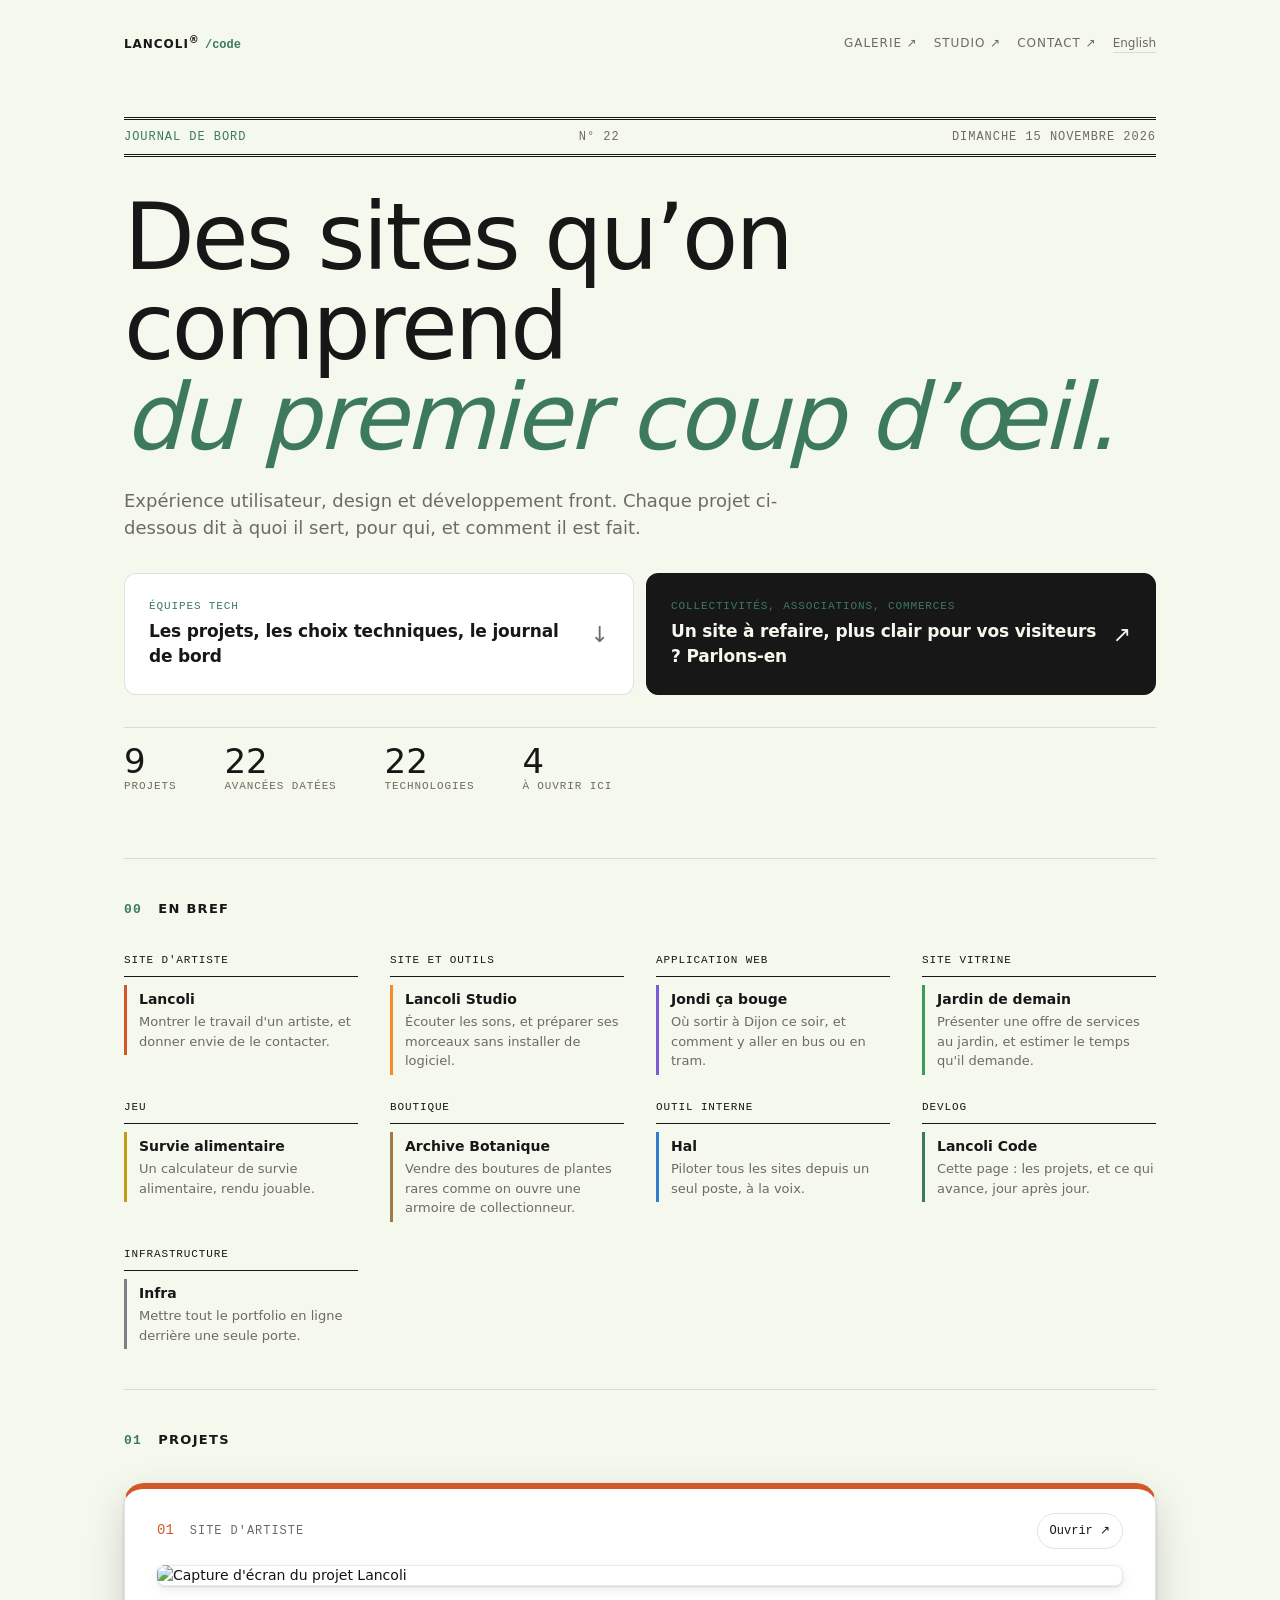
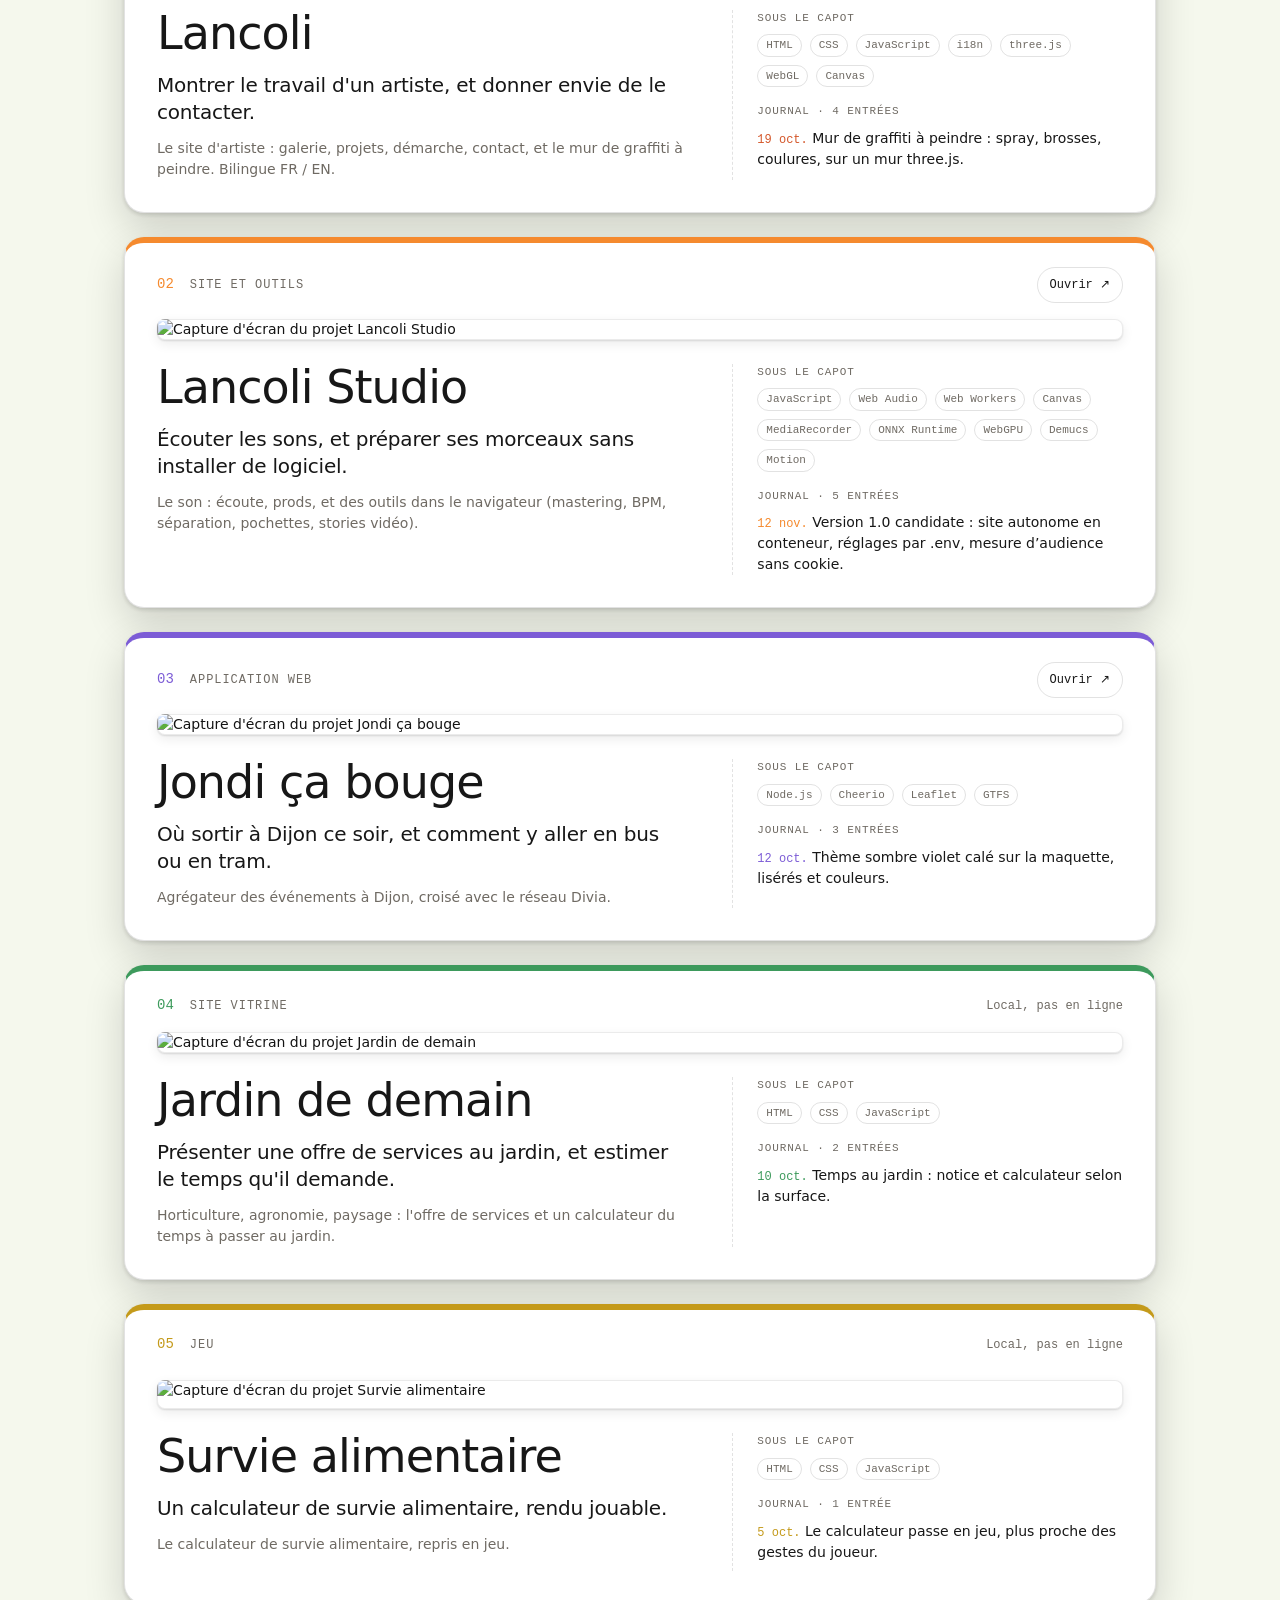
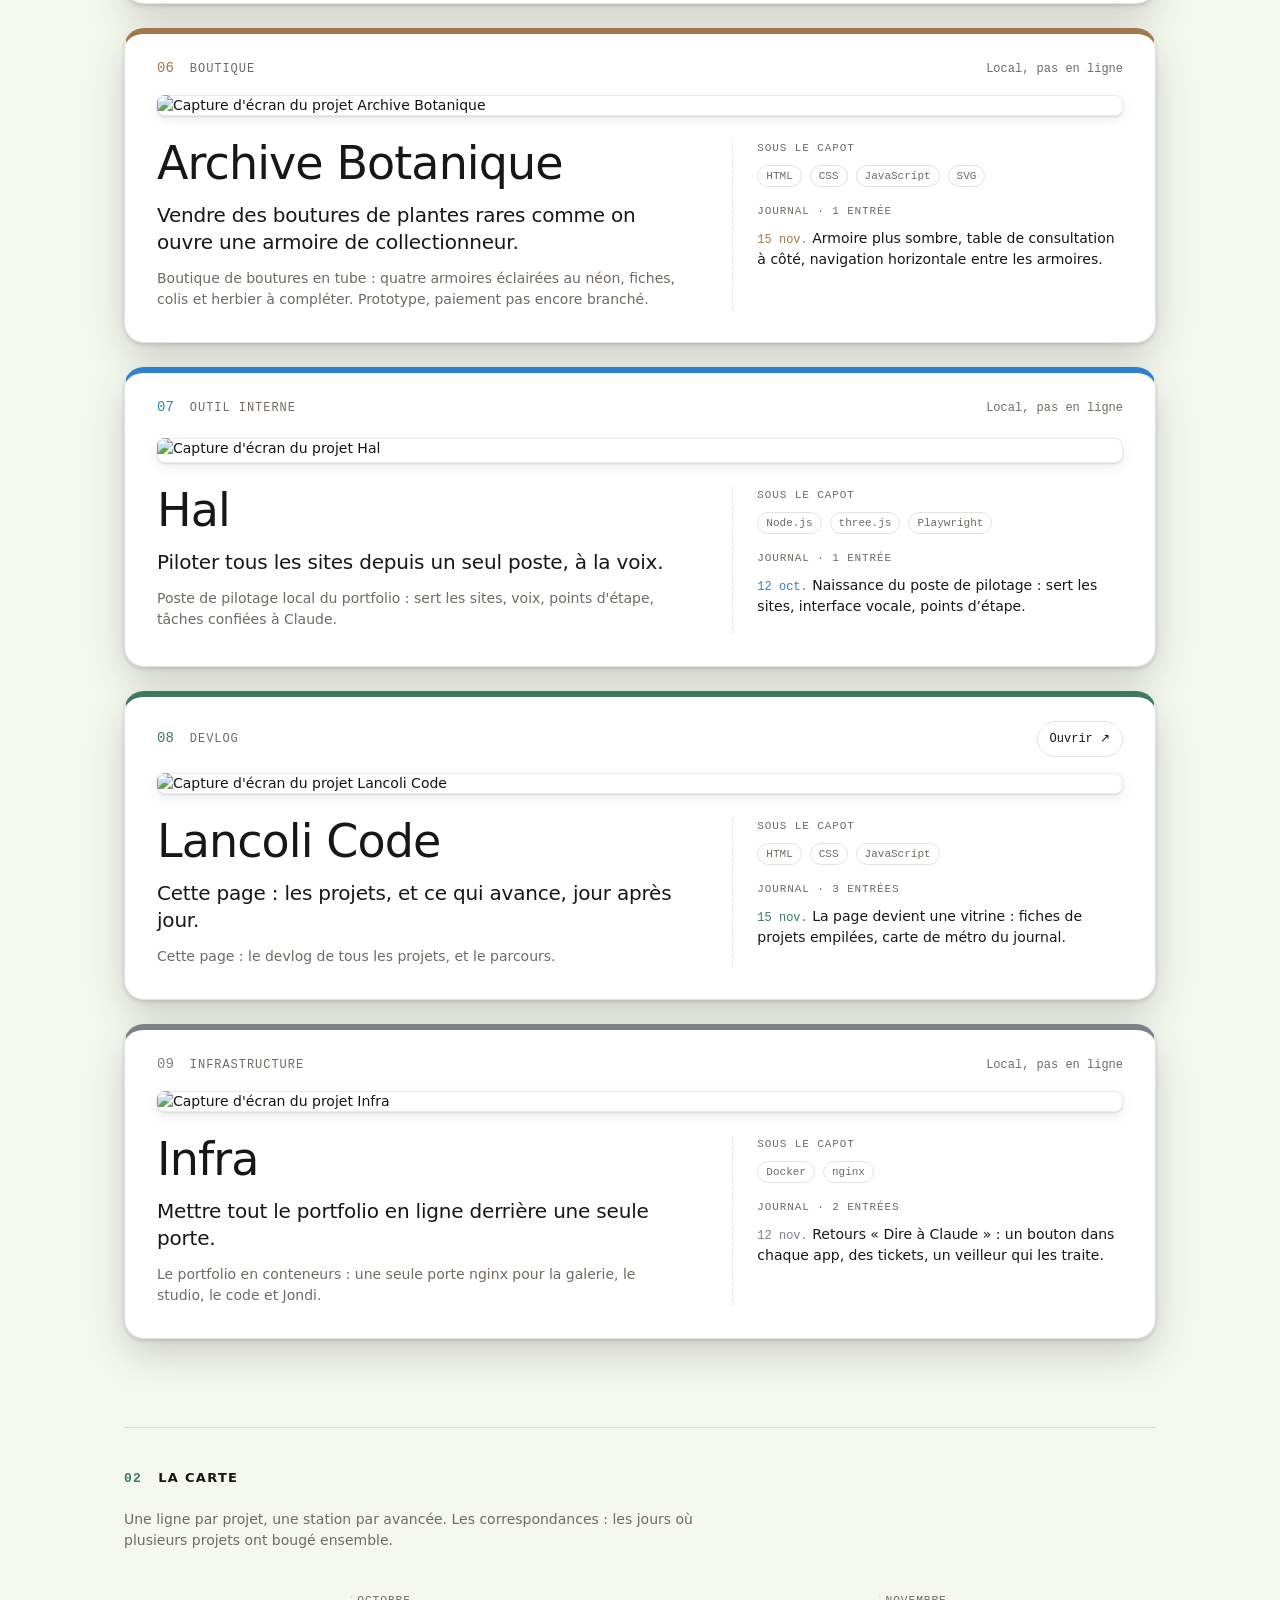
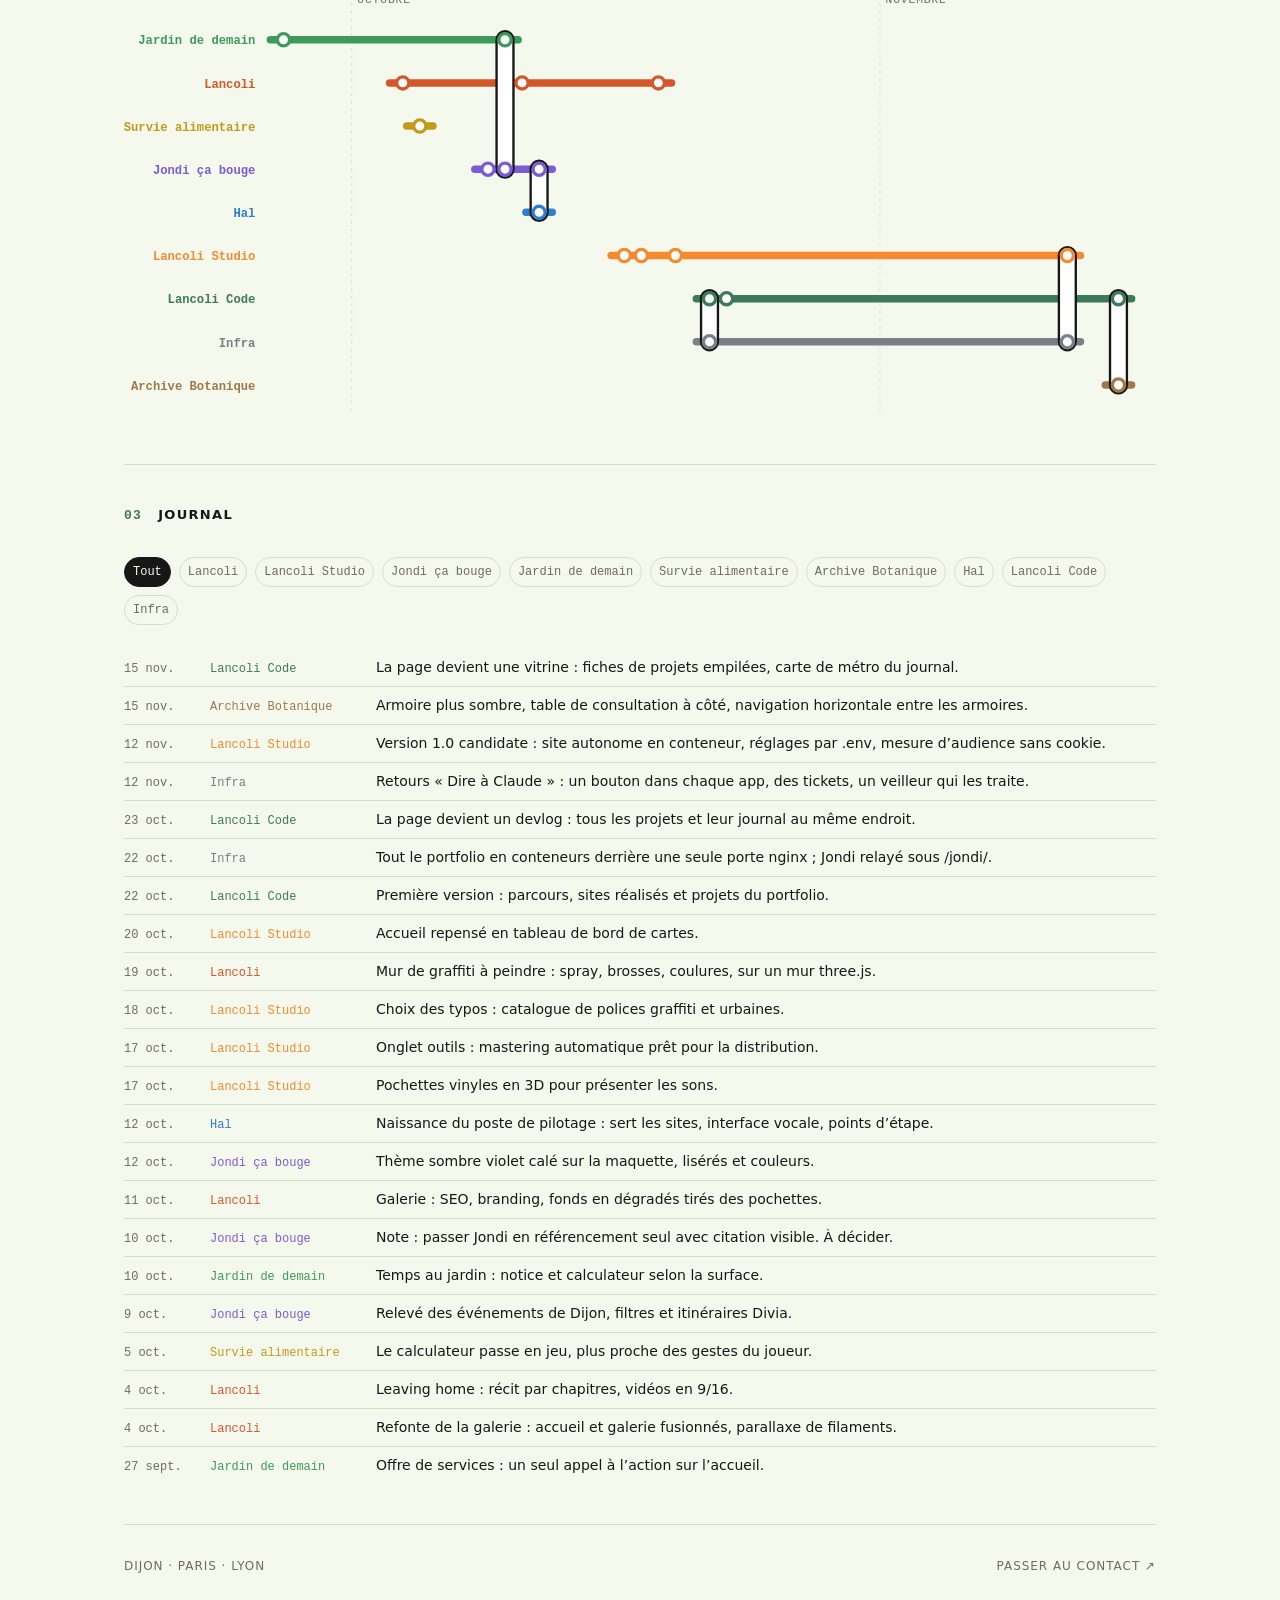
==== commit b4ab9537: "refactor(i18n): ♻️ translate fallback text to English Translate French fallback text in HTML attribu" ====
--- a/index.html
+++ b/index.html
@@ -16,7 +16,7 @@
     <main class="page">
         <header class="top">
             <span class="mark">Lancoli<sup>®</sup> <span class="mark-code">/code</span></span>
-            <nav class="nav" aria-label="Autres sites" data-i18n-attr="aria-label:nav.label">
+            <nav class="nav" aria-label="Other sites" data-i18n-attr="aria-label:nav.label">
                 <a href="../Lancoli/" data-i18n="nav.gallery">Galerie ↗</a>
                 <a href="../LancoliStudio/" data-i18n="nav.studio">Studio ↗</a>
                 <a href="../Lancoli/contact.html" data-i18n="nav.contact">Contact ↗</a>
@@ -74,7 +74,7 @@
 
         <section class="block" aria-labelledby="t-log">
             <h2 id="t-log"><span class="num">03</span> <span data-i18n="section.log">Journal</span></h2>
-            <div class="filters" id="filters-bar" role="group" aria-label="Filtrer par projet" data-i18n-attr="aria-label:filters.label"></div>
+            <div class="filters" id="filters-bar" role="group" aria-label="Filter by project" data-i18n-attr="aria-label:filters.label"></div>
             <ol class="log" id="journal"></ol>
         </section>
 
--- a/css/code.css
+++ b/css/code.css
@@ -1,21 +1,23 @@
 /* LancoliCode — same paper as Lancoli, with a "terminal" accent. A newspaper page: the front page, "At a glance",
    the stacking project cards, the metro map of the log. Nothing moves on hover (border, colour only). */
 :root {
-    --paper: #fbfaf7;
+    --hue: 120;
+    --paper: oklch(97.5% 0.015 var(--hue));
     --sheet: #ffffff;
-    --serif: Georgia, 'Times New Roman', serif;
     --ink: #171717;
     --muted: #6f6a63;
     --line: rgba(23, 23, 23, .12);
     --card: rgba(255, 255, 255, .6);
     --accent: #3d7a5c;
+    --shadow-1: 0 1px 2px oklch(0% 0 0 / .12), 0 4px 12px oklch(0% 0 0 / .08);
+    --shadow-2: 0 2px 4px oklch(0% 0 0 / .14), 0 16px 40px oklch(0% 0 0 / .16);
     --mono: ui-monospace, 'SFMono-Regular', Consolas, 'Liberation Mono', monospace;
-    --ease-out: cubic-bezier(.16, 1, .3, 1);
+    --ease-out: cubic-bezier(.2, .8, .2, 1);
 }
 
 @media (prefers-color-scheme: dark) {
     :root {
-        --paper: #121211;
+        --paper: oklch(10% 0.005 var(--hue));
         --sheet: #1b1b1a;
         --ink: #ecebe7;
         --muted: #9a958d;
@@ -31,7 +33,7 @@
     margin: 0;
     background: var(--paper);
     color: var(--ink);
-    font: 14px/1.5 Arial, sans-serif;
+    font: 14px/1.5 'Inter var', Inter, -apple-system, BlinkMacSystemFont, 'Segoe UI Variable', system-ui, sans-serif;
     -webkit-font-smoothing: antialiased;
 }
 
@@ -40,7 +42,7 @@
 .page {
     max-width: 1080px;
     margin: 0 auto;
-    padding: 28px 24px 48px;
+    padding: 32px 24px 48px;
 }
 
 .top, .bottom {
@@ -55,7 +57,7 @@
 
 .mark { font-weight: 700 }
 .mark-code { font-family: var(--mono); color: var(--accent); text-transform: none; letter-spacing: 0 }
-.nav { display: flex; gap: 18px }
+.nav { display: flex; gap: 16px }
 .nav a, .bottom a { text-decoration: none; color: var(--muted) }
 .nav a:hover, .bottom a:hover { color: var(--ink) }
 /* FR / EN switch: reads as one more nav link */
@@ -63,7 +65,7 @@
 .lang-switch:hover, .lang-switch:focus-visible { color: var(--ink); border-bottom-color: var(--ink) }
 
 /* ---- front page ---- */
-.front { padding: 7vh 0 56px }
+.front { padding: 7vh 0 64px }
 .masthead {
     display: flex;
     justify-content: space-between;
@@ -81,26 +83,26 @@
 
 h1 {
     margin: 36px 0 0;
-    font-family: var(--serif);
+    font-family: 'Inter var', Inter, -apple-system, BlinkMacSystemFont, 'Segoe UI Variable', system-ui, sans-serif;
     font-weight: 400;
     font-size: clamp(40px, 7.4vw, 92px);
     line-height: .98;
     letter-spacing: -.03em;
 }
 h1 em { color: var(--accent) }
-.standfirst { max-width: 60ch; margin: 22px 0 0; font-size: 18px; line-height: 1.5; color: var(--muted) }
-
-.doors { display: grid; grid-template-columns: repeat(2, minmax(0, 1fr)); gap: 14px; margin-top: 36px }
+.standfirst { max-width: 60ch; margin: 24px 0 0; font-size: 18px; line-height: 1.5; color: var(--muted) }
+
+.doors { display: grid; grid-template-columns: repeat(2, minmax(0, 1fr)); gap: 12px; margin-top: 32px }
 .door {
     display: grid;
     grid-template-columns: 1fr auto;
     gap: 4px 16px;
-    padding: 20px 22px;
-    border: 1px solid var(--line);
-    border-radius: 14px;
+    padding: 24px;
+    border: 1px solid var(--line);
+    border-radius: 12px;
     background: var(--sheet);
     text-decoration: none;
-    transition: border-color .25s, background-color .25s;
+    transition: border-color 280ms, background-color 280ms;
 }
 .door:hover, .door:focus-visible { border-color: var(--accent); outline: none }
 .door-for { font-family: var(--mono); font-size: 11px; text-transform: uppercase; letter-spacing: .08em; color: var(--accent) }
@@ -110,55 +112,55 @@
 .door-filled .door-arrow { color: var(--paper) }
 .door-filled:hover, .door-filled:focus-visible { border-color: var(--accent); box-shadow: inset 0 0 0 1px var(--accent) }
 
-.figures { display: flex; flex-wrap: wrap; gap: 10px 42px; margin: 36px 0 0; padding-top: 16px; border-top: 1px solid var(--line) }
+.figures { display: flex; flex-wrap: wrap; gap: 8px 48px; margin: 32px 0 0; padding-top: 16px; border-top: 1px solid var(--line) }
 .figures div { display: grid }
-.figures dd { margin: 0; font-family: var(--serif); font-size: 34px; line-height: 1 }
+.figures dd { margin: 0; font-family: 'Inter var', Inter, -apple-system, BlinkMacSystemFont, 'Segoe UI Variable', system-ui, sans-serif; font-size: 34px; line-height: 1 }
 .figures dt { order: 2; font-family: var(--mono); font-size: 11px; text-transform: uppercase; letter-spacing: .08em; color: var(--muted) }
 
-.intro { max-width: 70ch; margin: -12px 0 22px; color: var(--muted) }
-
-/* ---- 00 at a glance ---- */
-.summary { display: grid; grid-template-columns: repeat(auto-fill, minmax(220px, 1fr)); gap: 22px 28px }
+.intro { max-width: 70ch; margin: -12px 0 24px; color: var(--muted) }
+
+/* ---- 00 At a glance ---- */
+.summary { display: grid; grid-template-columns: repeat(auto-fill, minmax(220px, 1fr)); gap: 24px 32px }
 .brief { display: grid; align-content: start; gap: 8px }
-.brief-kind { margin: 0; padding-bottom: 6px; border-bottom: 1px solid var(--ink); font-family: var(--mono); font-size: 11px; text-transform: uppercase; letter-spacing: .08em }
+.brief-kind { margin: 0; padding-bottom: 8px; border-bottom: 1px solid var(--ink); font-family: var(--mono); font-size: 11px; text-transform: uppercase; letter-spacing: .08em }
 .brief-project { display: grid; gap: 2px; padding: 4px 0 4px 12px; border-left: 3px solid var(--c); text-decoration: none }
 .brief-name { font-weight: 700 }
 .brief-answer { font-size: 13px; color: var(--muted) }
 .brief-project:hover .brief-name, .brief-project:focus-visible .brief-name { color: var(--accent) }
 
 /* ---- 01 the card stack: each one settles on the previous one while scrolling ---- */
-.stack { display: grid; gap: 26px; padding-bottom: 40px }
+.stack { display: grid; gap: 24px; padding-bottom: 48px }
 .project-card {
     position: sticky;
-    top: calc(18px + var(--i) * 12px);
+    top: calc(16px + var(--i) * 12px);
     display: grid;
     grid-template-columns: minmax(0, 1.35fr) minmax(0, 1fr);
-    gap: 18px 44px;
+    gap: 16px 48px;
     min-height: 300px;
-    padding: 26px 30px 30px;
+    padding: 24px 32px 32px;
     border: 1px solid var(--line);
     border-top: 6px solid var(--c);
-    border-radius: 18px;
+    border-radius: 20px;
     background: var(--sheet);
-    box-shadow: 0 -14px 34px -22px rgba(0, 0, 0, .45), 0 26px 50px -38px rgba(0, 0, 0, .5);
+    box-shadow: var(--shadow-2);
     scroll-margin-top: 24px;
-    transition: border-color .25s;
+    transition: border-color 280ms;
 }
 .project-card:hover { border-color: color-mix(in srgb, var(--c) 55%, var(--line)); border-top-color: var(--c) }
 .project-card.is-pending { opacity: 0; translate: 0 48px; scale: .97 }
-.project-card.is-pending.is-seen { opacity: 1; translate: 0 0; scale: 1; transition: opacity .8s var(--ease-out), translate .8s var(--ease-out), scale .8s var(--ease-out), border-color .25s }
-.project-card-head { grid-column: 1 / -1; display: flex; align-items: baseline; gap: 14px; font-family: var(--mono); font-size: 12px; color: var(--muted) }
+.project-card.is-pending.is-seen { opacity: 1; translate: 0 0; scale: 1; transition: opacity 280ms var(--ease-out), translate 280ms var(--ease-out), scale 280ms var(--ease-out), border-color 280ms }
+.project-card-head { grid-column: 1 / -1; display: flex; align-items: baseline; gap: 16px; font-family: var(--mono); font-size: 12px; color: var(--muted) }
 .project-card-num { color: var(--c); font-size: 14px }
 .project-card-kind { text-transform: uppercase; letter-spacing: .08em }
 .project-card-status { margin-left: auto; text-decoration: none }
-a.project-card-status { color: var(--ink); padding: 6px 12px; border: 1px solid var(--line); border-radius: 999px; transition: border-color .2s, color .2s }
+a.project-card-status { color: var(--ink); padding: 8px 12px; border: 1px solid var(--line); border-radius: 999px; transition: border-color 160ms, color 160ms }
 a.project-card-status:hover, a.project-card-status:focus-visible { border-color: var(--c); color: var(--c); outline: none }
-.project-card-image { grid-column: 1 / -1; width: 100%; height: auto; max-height: 320px; object-fit: cover; border-radius: 8px; margin-bottom: 8px; box-shadow: 0 4px 16px -6px rgba(0, 0, 0, .25), inset 0 0 0 1px rgba(0, 0, 0, .08); filter: saturate(0.92) contrast(1.03); }
-.project-card-name { font-family: var(--serif); font-weight: 400; font-size: clamp(30px, 4vw, 46px); line-height: 1; letter-spacing: -.02em }
-.project-card-answer { margin: 14px 0 0; font-size: 20px; line-height: 1.35; letter-spacing: -.01em }
+.project-card-image { grid-column: 1 / -1; width: 100%; height: auto; max-height: 320px; object-fit: cover; border-radius: 8px; margin-bottom: 8px; box-shadow: var(--shadow-1), inset 0 0 0 1px rgba(0, 0, 0, .08); filter: saturate(0.92) contrast(1.03); }
+.project-card-name { font-family: 'Inter var', Inter, -apple-system, BlinkMacSystemFont, 'Segoe UI Variable', system-ui, sans-serif; font-weight: 400; font-size: clamp(30px, 4vw, 46px); line-height: 1; letter-spacing: -.02em }
+.project-card-answer { margin: 16px 0 0; font-size: 20px; line-height: 1.35; letter-spacing: -.01em }
 .project-card-desc { margin: 12px 0 0; color: var(--muted) }
-.project-card-right { display: grid; align-content: start; gap: 8px; padding-left: 26px; border-left: 1px dashed var(--line) }
-.project-card-label { margin: 6px 0 0; font-family: var(--mono); font-size: 11px; text-transform: uppercase; letter-spacing: .08em; color: var(--muted) }
+.project-card-right { display: grid; align-content: start; gap: 8px; padding-left: 24px; border-left: 1px dashed var(--line) }
+.project-card-label { margin: 8px 0 0; font-family: var(--mono); font-size: 11px; text-transform: uppercase; letter-spacing: .08em; color: var(--muted) }
 .project-card-label:first-child { margin-top: 0 }
 .project-card .tags { margin: 0; padding: 0 }
 .project-card-latest { margin: 0 }
@@ -166,7 +168,7 @@
 
 /* ---- 02 the metro map ---- */
 .map-frame { position: relative }
-.map { overflow-x: auto; padding-bottom: 6px; scrollbar-width: thin }
+.map { overflow-x: auto; padding-bottom: 8px; scrollbar-width: thin }
 .map svg { display: block; width: 100%; min-width: 760px; height: auto; font-family: var(--mono) }
 .map-month { stroke: var(--line); stroke-dasharray: 3 5 }
 .map-month-name { fill: var(--muted); font-size: 12px; text-transform: uppercase; letter-spacing: .08em }
@@ -175,7 +177,7 @@
 .map-interchange { fill: var(--sheet); stroke: var(--ink); stroke-width: 2.5 }
 .map-station { cursor: pointer; outline: none }
 .map-target { fill: transparent }
-.map-dot { fill: var(--sheet); stroke-width: 3.5; transition: fill .15s }
+.map-dot { fill: var(--sheet); stroke-width: 3.5; transition: fill 160ms }
 .map-station:hover .map-dot, .map-station:focus-visible .map-dot { fill: var(--ink) }
 .map-station:focus-visible .map-target { stroke: var(--accent); stroke-width: 2 }
 .station-bubble {
@@ -185,14 +187,14 @@
     gap: 4px;
     width: max-content;
     max-width: 300px;
-    padding: 10px 12px;
+    padding: 8px 12px;
     border-left: 4px solid var(--c);
-    border-radius: 6px;
+    border-radius: 8px;
     background: var(--ink);
     color: var(--paper);
     font-size: 13px;
     pointer-events: none;
-    box-shadow: 0 14px 30px -14px rgba(0, 0, 0, .6);
+    box-shadow: var(--shadow-2);
 }
 .station-bubble[hidden] { display: none }
 .bubble-head { font-family: var(--mono); font-size: 11px; text-transform: uppercase; letter-spacing: .06em; opacity: .75 }
@@ -200,12 +202,12 @@
 .block { padding: 40px 0; border-top: 1px solid var(--line) }
 
 h2 {
-    margin: 0 0 28px;
+    margin: 0 0 32px;
     font-size: 13px;
     text-transform: uppercase;
     letter-spacing: .1em;
     display: flex;
-    gap: 14px;
+    gap: 16px;
     align-items: baseline;
 }
 .num { font-family: var(--mono); color: var(--accent) }
@@ -221,7 +223,7 @@
     display: grid;
     grid-template-columns: 160px 1fr;
     gap: 24px;
-    padding: 18px 0;
+    padding: 16px 0;
     border-bottom: 1px dashed var(--line);
 }
 .step:last-child { border-bottom: 0 }
@@ -231,18 +233,18 @@
 .cards {
     display: grid;
     grid-template-columns: repeat(auto-fill, minmax(280px, 1fr));
-    gap: 14px;
+    gap: 12px;
 }
 .card {
     display: flex;
     flex-direction: column;
     gap: 8px;
-    padding: 20px;
-    border: 1px solid var(--line);
-    border-radius: 14px;
+    padding: 24px;
+    border: 1px solid var(--line);
+    border-radius: 12px;
     background: var(--card);
     text-decoration: none;
-    transition: border-color .3s;
+    transition: border-color 280ms;
 }
 a.card:hover { border-color: var(--accent) }
 a.card:hover .card-go { color: var(--accent) }
@@ -250,12 +252,12 @@
 .card.is-local { opacity: .8 }
 
 .card-head { display: flex; justify-content: space-between; align-items: baseline; gap: 12px }
-.card-go { font-family: var(--mono); font-size: 12px; color: var(--muted); transition: color .3s }
+.card-go { font-family: var(--mono); font-size: 12px; color: var(--muted); transition: color 280ms }
 .card-url { font-family: var(--mono); font-size: 12px; color: var(--accent); word-break: break-all }
 .card-meta { margin: 0; font-size: 12px; color: var(--muted) }
 .card-desc { margin: 0 }
 
-.tags { list-style: none; display: flex; flex-wrap: wrap; gap: 6px; margin: auto 0 0; padding: 6px 0 0 }
+.tags { list-style: none; display: flex; flex-wrap: wrap; gap: 8px; margin: auto 0 0; padding: 8px 0 0 }
 .tags li {
     font-family: var(--mono);
     font-size: 11px;
@@ -270,7 +272,7 @@
 .project {
     display: grid;
     grid-template-columns: 200px 1fr 170px;
-    gap: 6px 24px;
+    gap: 8px 24px;
     padding: 16px 0;
     border-bottom: 1px dashed var(--line);
 }
@@ -283,16 +285,16 @@
 .project .tags { grid-column: 2 / 4; margin: 0; padding: 0 }
 
 /* log */
-.filters { display: flex; flex-wrap: wrap; gap: 6px; margin: 0 0 20px }
+.filters { display: flex; flex-wrap: wrap; gap: 8px; margin: 0 0 24px }
 .chip {
     font: 12px/1 var(--mono);
-    padding: 6px 10px;
+    padding: 8px;
     border: 1px solid var(--line);
     border-radius: 999px;
     background: transparent;
     color: var(--muted);
     cursor: pointer;
-    transition: color .2s, border-color .2s, background-color .2s;
+    transition: color 160ms, border-color 160ms, background-color 160ms;
 }
 .chip:hover { color: var(--ink); border-color: var(--ink) }
 .chip[aria-pressed="true"] { color: var(--paper); background: var(--ink); border-color: var(--ink) }
@@ -304,7 +306,7 @@
     grid-template-columns: 70px 150px 1fr;
     gap: 16px;
     align-items: baseline;
-    padding: 10px 0;
+    padding: 8px 0;
     border-bottom: 1px solid var(--line);
 }
 .entry:last-child { border-bottom: 0 }
@@ -312,23 +314,23 @@
 .entry-proj { font-family: var(--mono); font-size: 12px; color: var(--c, var(--accent)) }
 .timeline:not(:empty) { margin-top: 32px }
 
-#sites:not(:empty) { margin-top: 28px }
+#sites:not(:empty) { margin-top: 32px }
 
 .bottom { padding-top: 32px; border-top: 1px solid var(--line); color: var(--muted) }
 
 @media (max-width: 640px) {
-    .page { padding: 20px 16px 36px }
+    .page { padding: 24px 16px 32px }
     .doors { grid-template-columns: 1fr }
     .masthead span:last-child { display: none }
-    .project-card { position: relative; top: auto; grid-template-columns: 1fr; padding: 22px 20px 24px; min-height: 0 }
-    .project-card-right { padding-left: 0; border-left: 0; padding-top: 14px; border-top: 1px dashed var(--line) }
+    .project-card { position: relative; top: auto; grid-template-columns: 1fr; padding: 24px; min-height: 0 }
+    .project-card-right { padding-left: 0; border-left: 0; padding-top: 16px; border-top: 1px dashed var(--line) }
     .project-card-answer { font-size: 18px }
-    .step { grid-template-columns: 1fr; gap: 6px }
+    .step { grid-template-columns: 1fr; gap: 8px }
     .nav { gap: 12px }
     .project { grid-template-columns: 1fr }
     .project-meta { text-align: left }
     .project .tags { grid-column: auto }
-    .entry { grid-template-columns: 56px 1fr; gap: 4px 12px }
+    .entry { grid-template-columns: 64px 1fr; gap: 4px 12px }
     .entry-text { grid-column: 2 }
 }
 
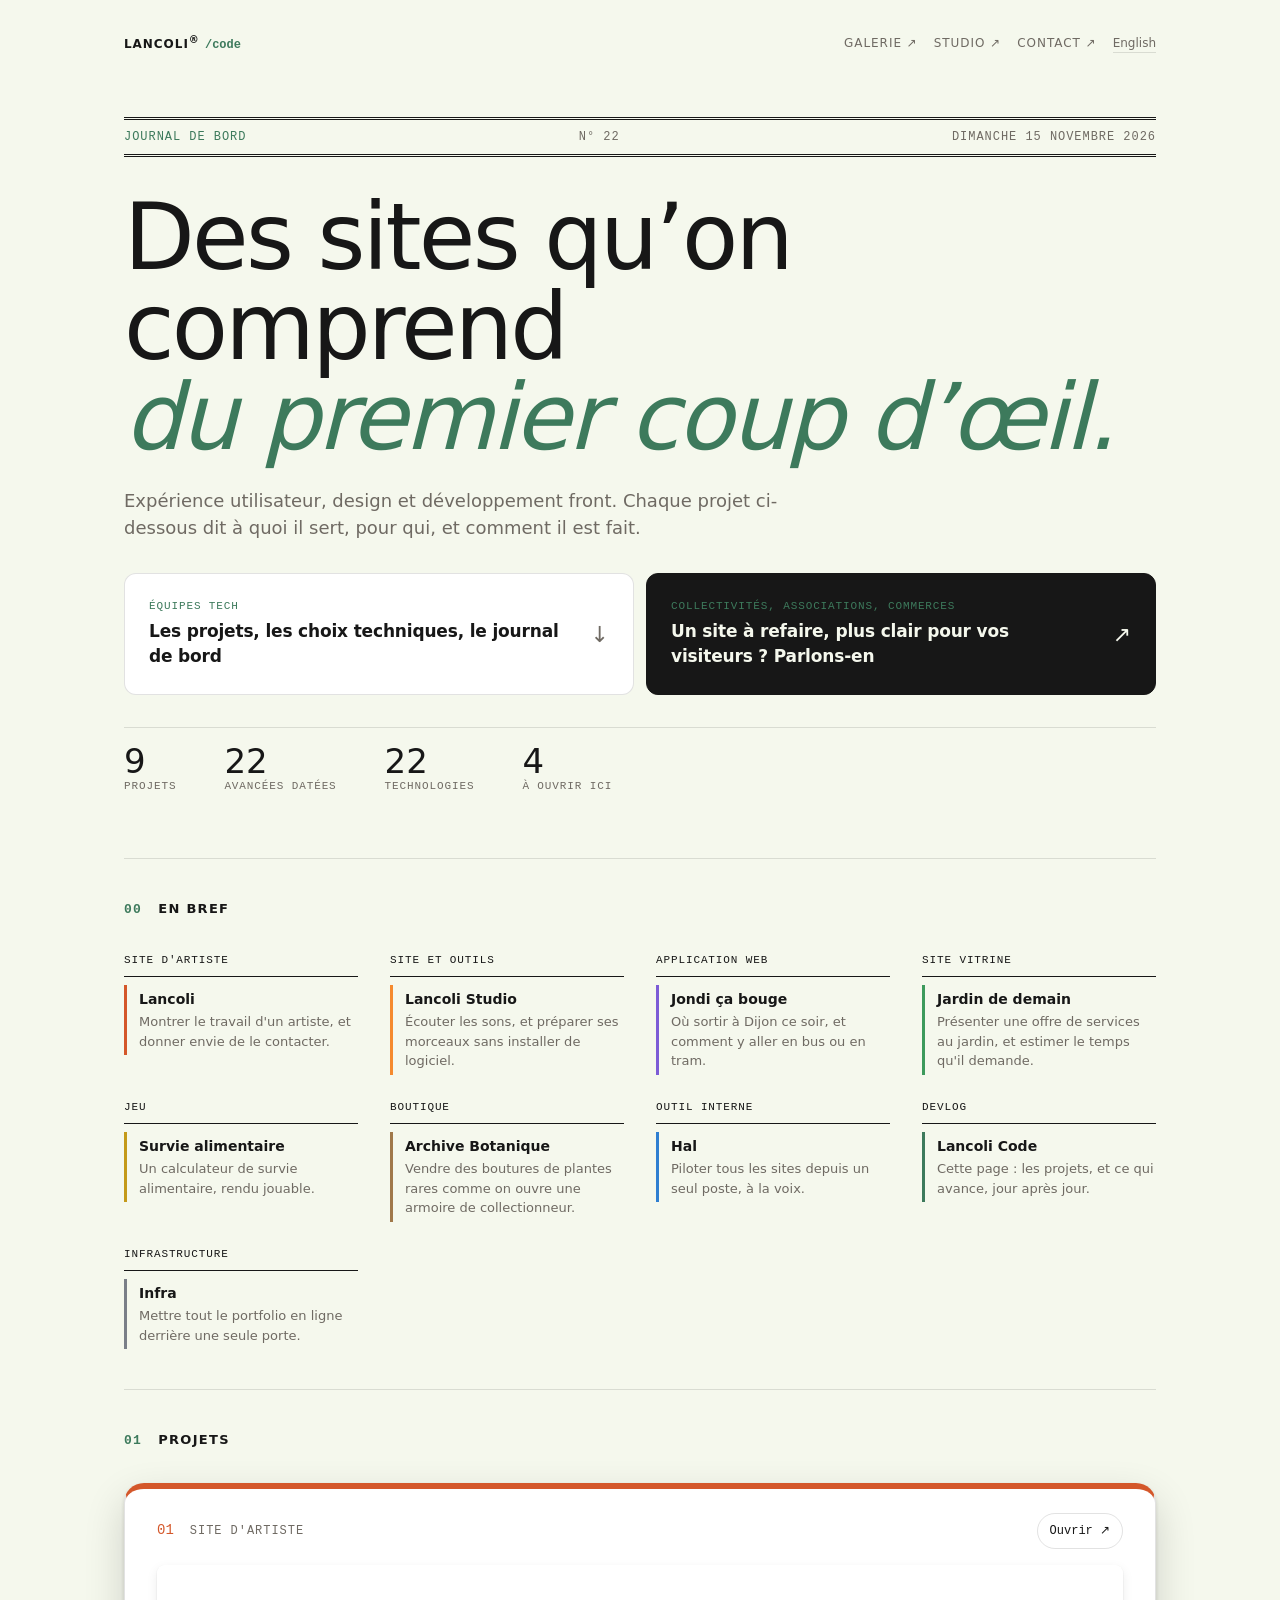
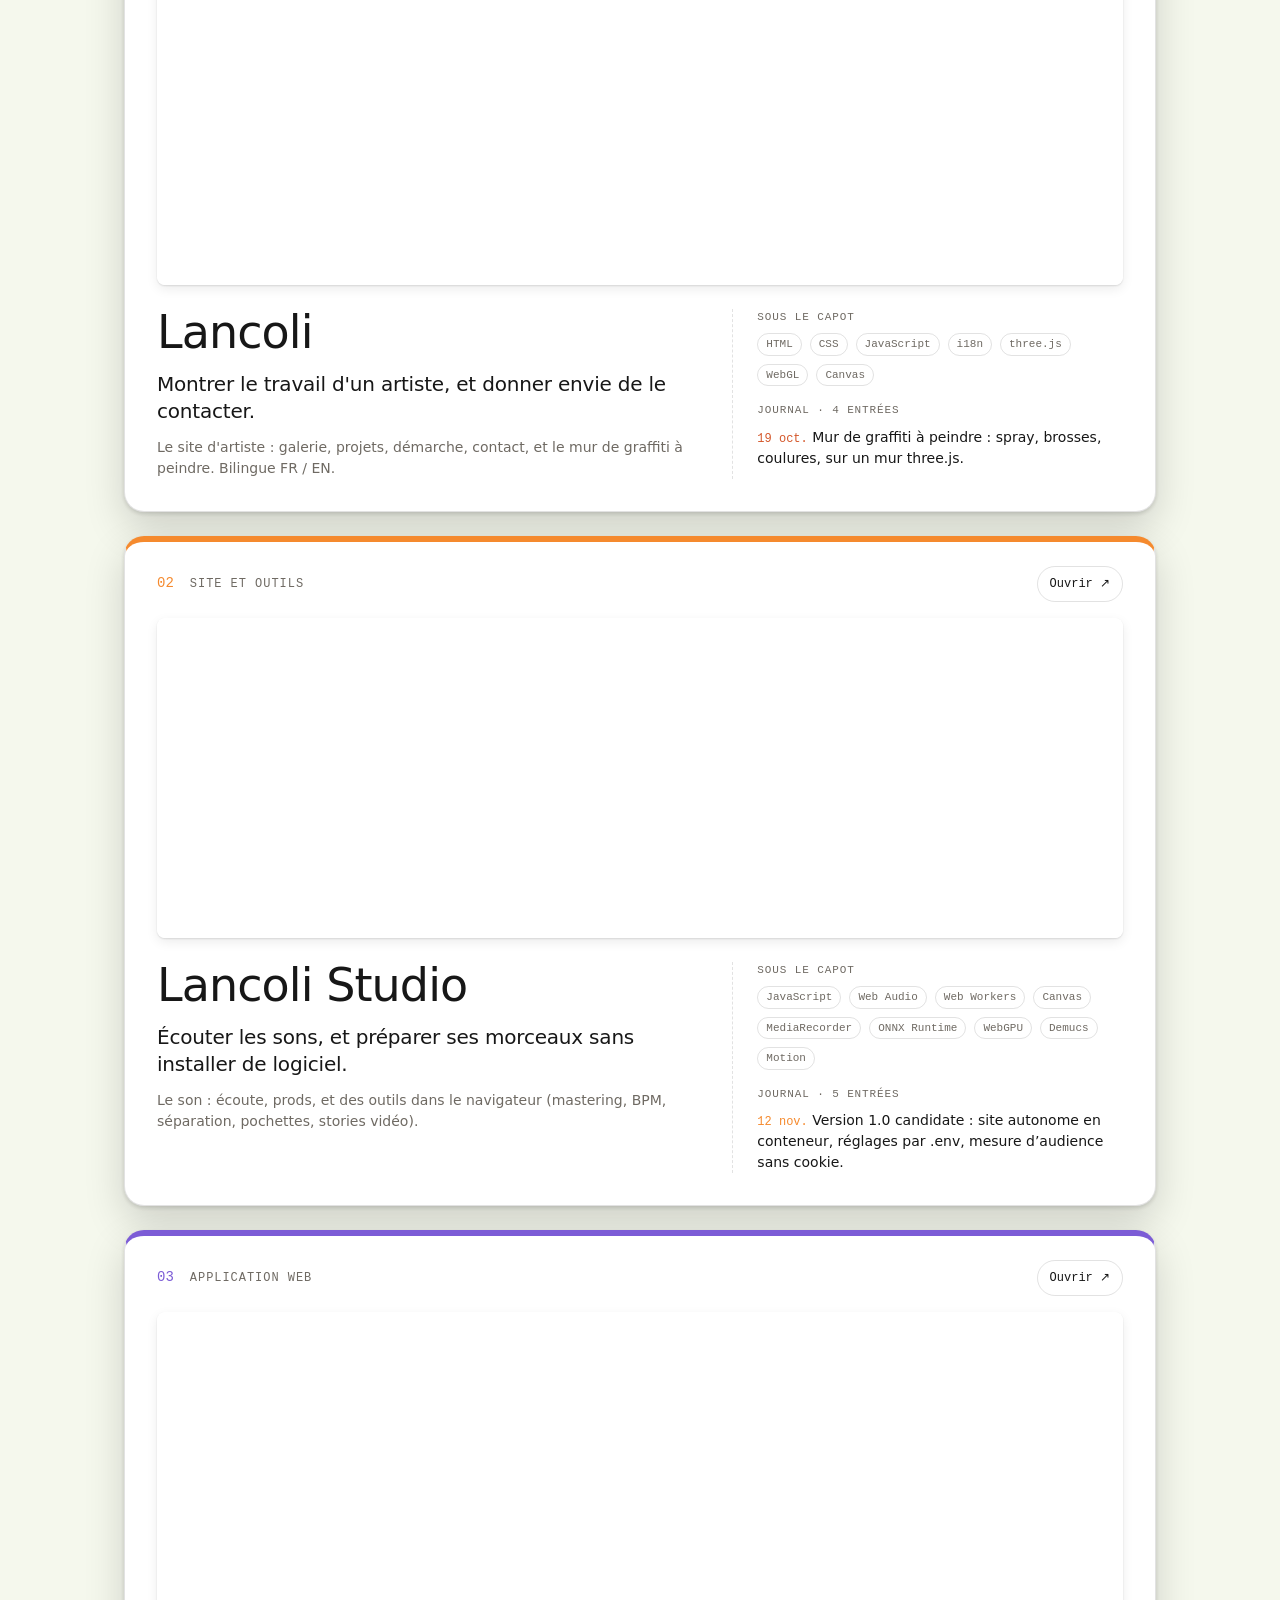
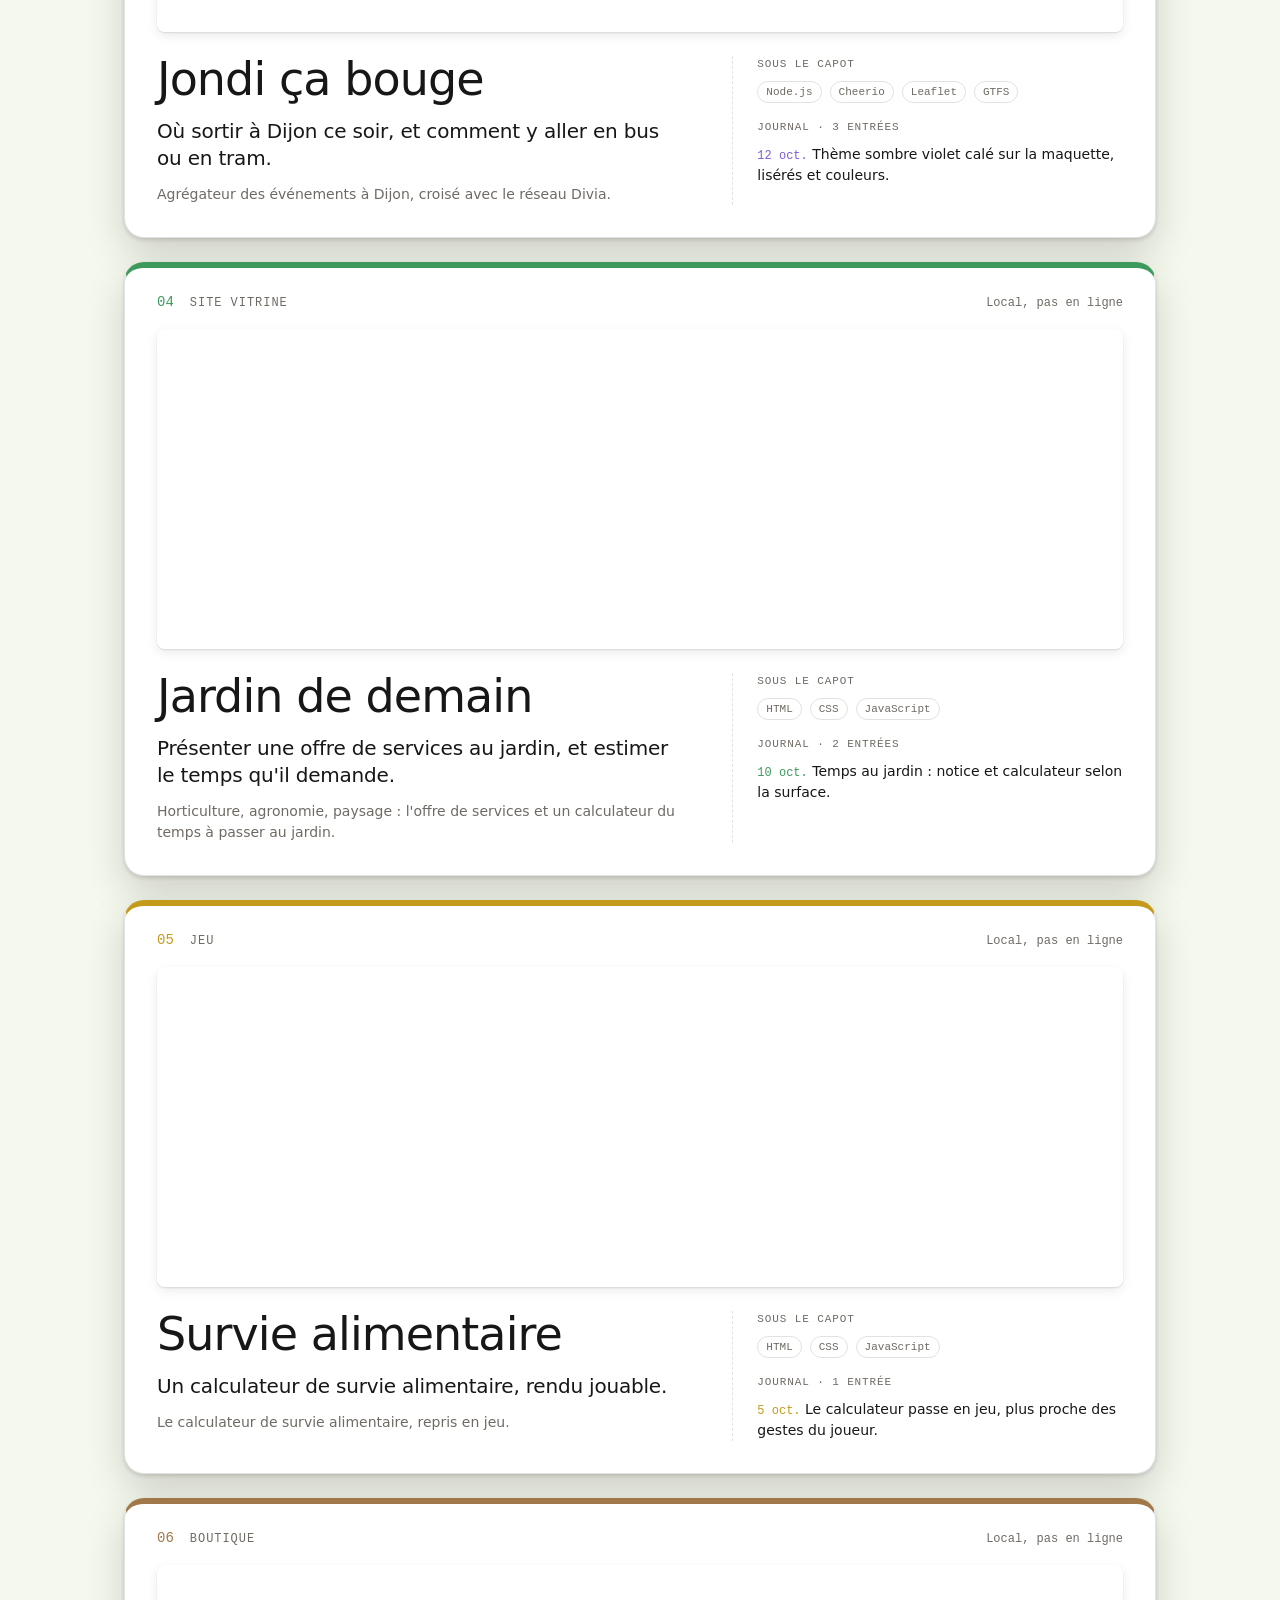
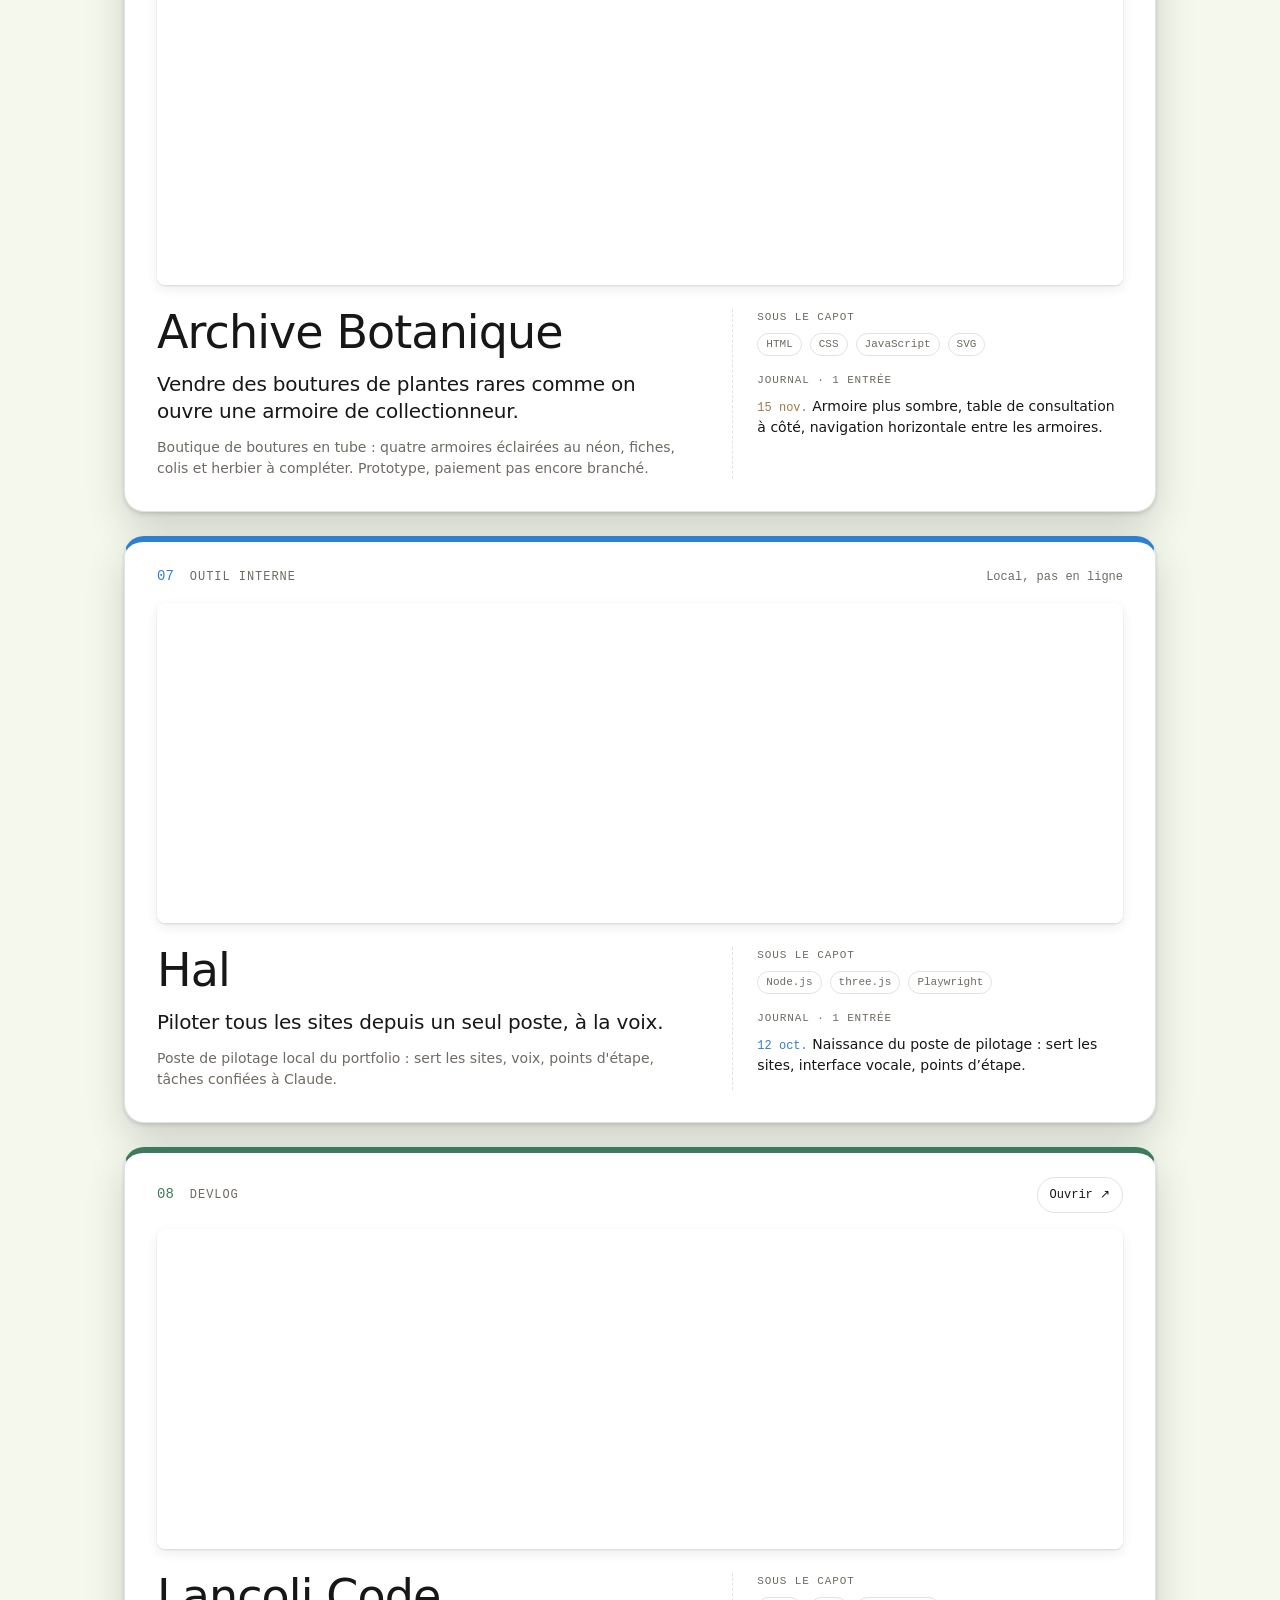
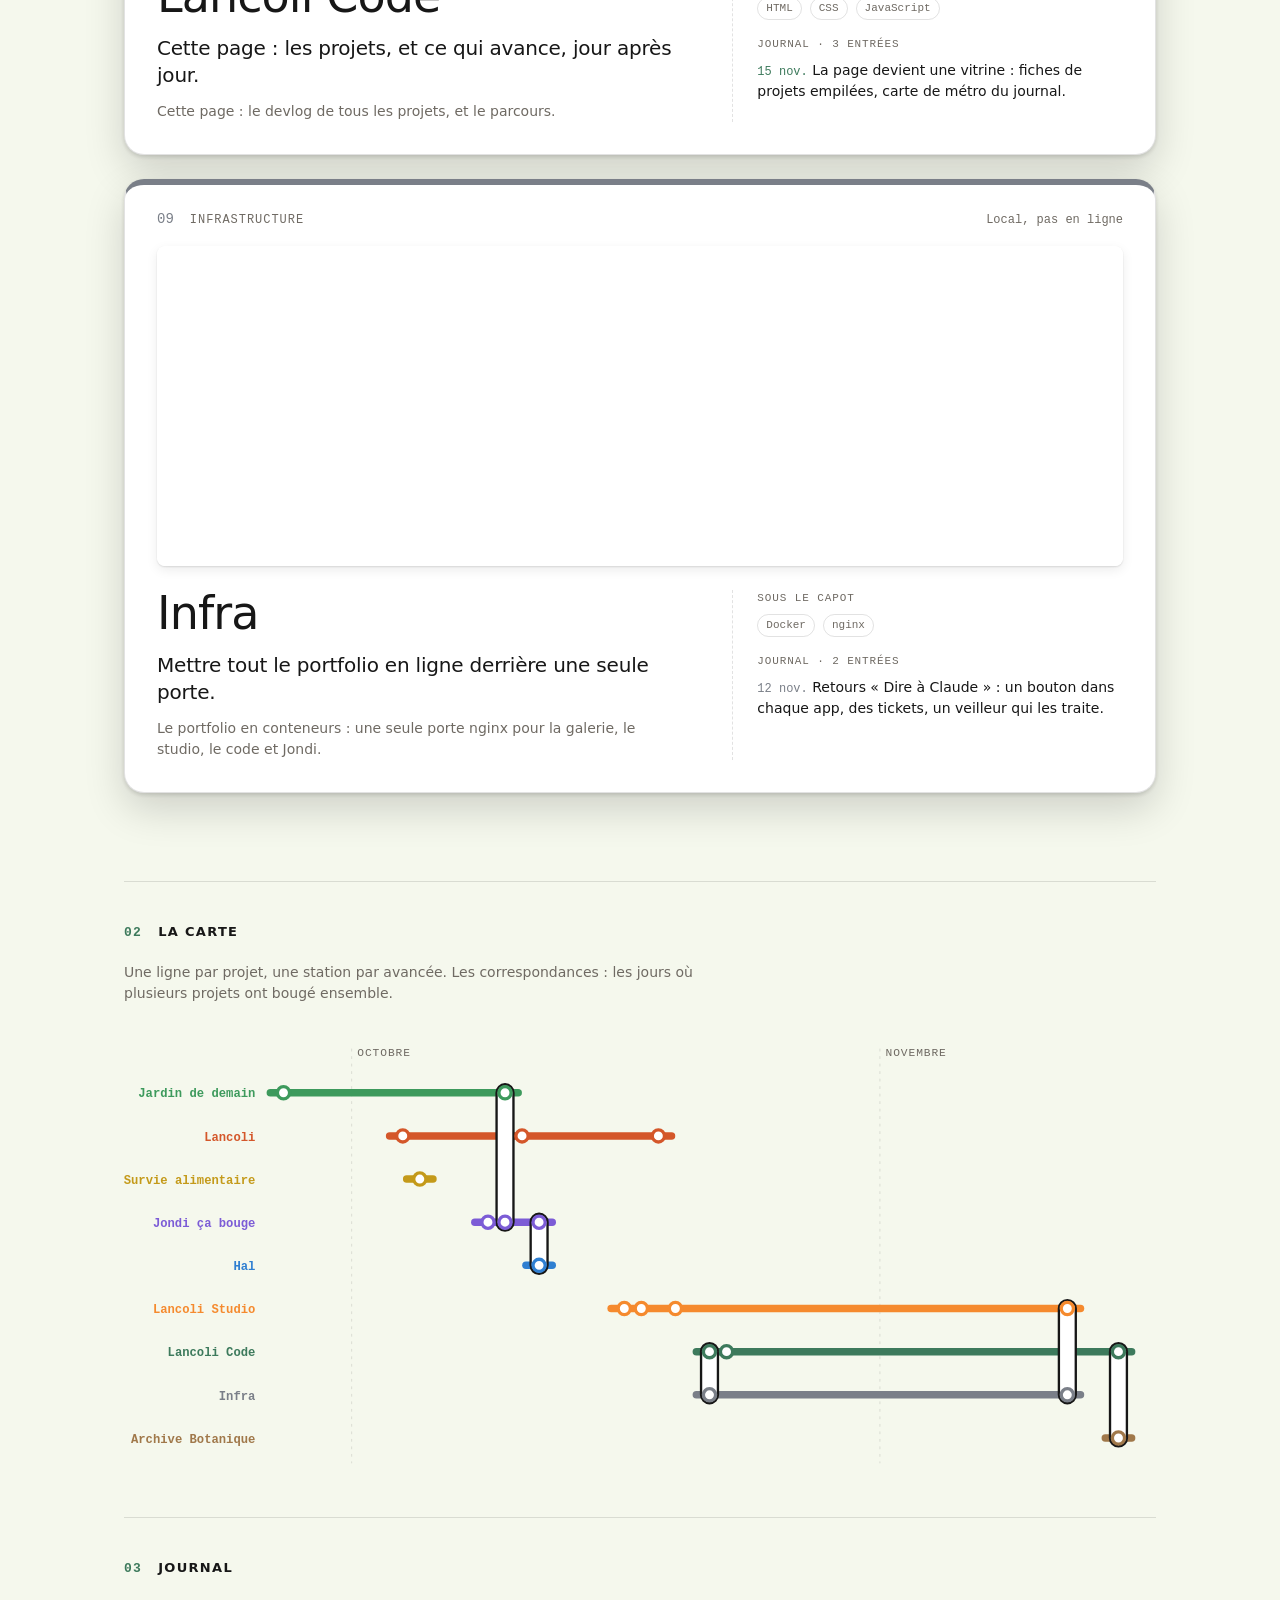
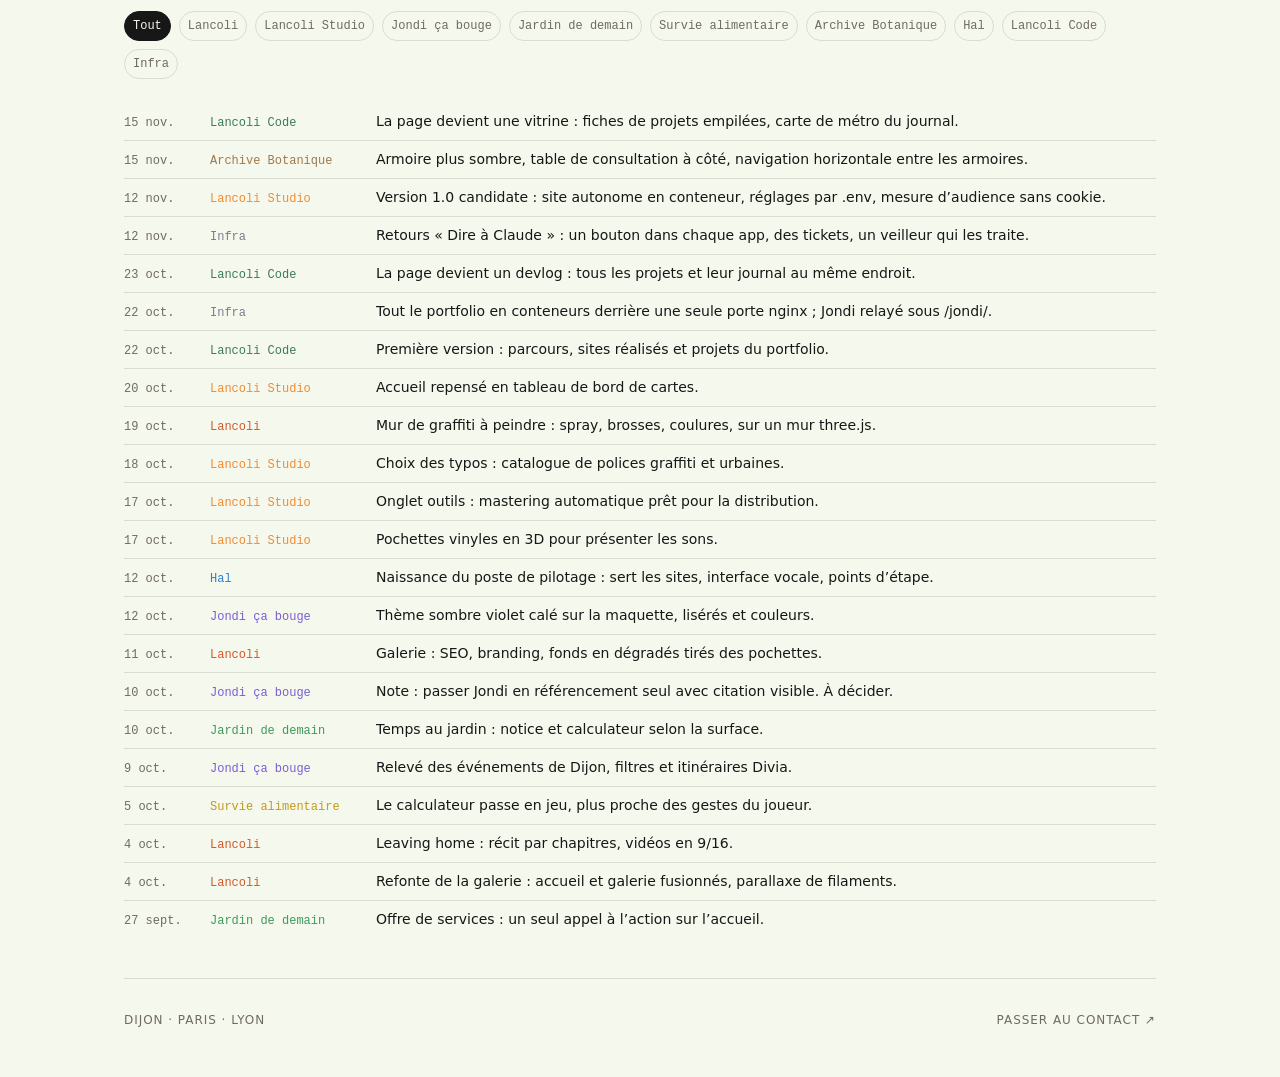
==== commit 80c64e7e: "feat(seo): ✨ ajouter balises Open Graph et fichiers SEO Mise en place du SEO de base pour améliorer " ====
--- a/index.html
+++ b/index.html
@@ -7,6 +7,14 @@
     <title>Lancoli Code — projets et journal de bord</title>
     <meta name="description" content="Lancoli côté code : expérience utilisateur, design et développement front. Chaque projet, à quoi il sert, comment il est fait, et le journal de bord.">
     <meta name="author" content="Lancoli">
+
+    <!-- Open Graph -->
+    <meta property="og:title" content="Lancoli Code — projets et journal de bord">
+    <meta property="og:description" content="Expérience utilisateur, design et développement front. Chaque projet, à quoi il sert, pour qui, et comment il est fait.">
+    <meta property="og:type" content="website">
+    <meta property="og:url" content="https://lancoli.fr/code/">
+    <meta property="og:image" content="https://lancoli.fr/code/assets/og-image.png">
+
     <link rel="icon" type="image/png" href="../Lancoli/favicon.png">
     <link rel="stylesheet" href="css/code.css">
 </head>
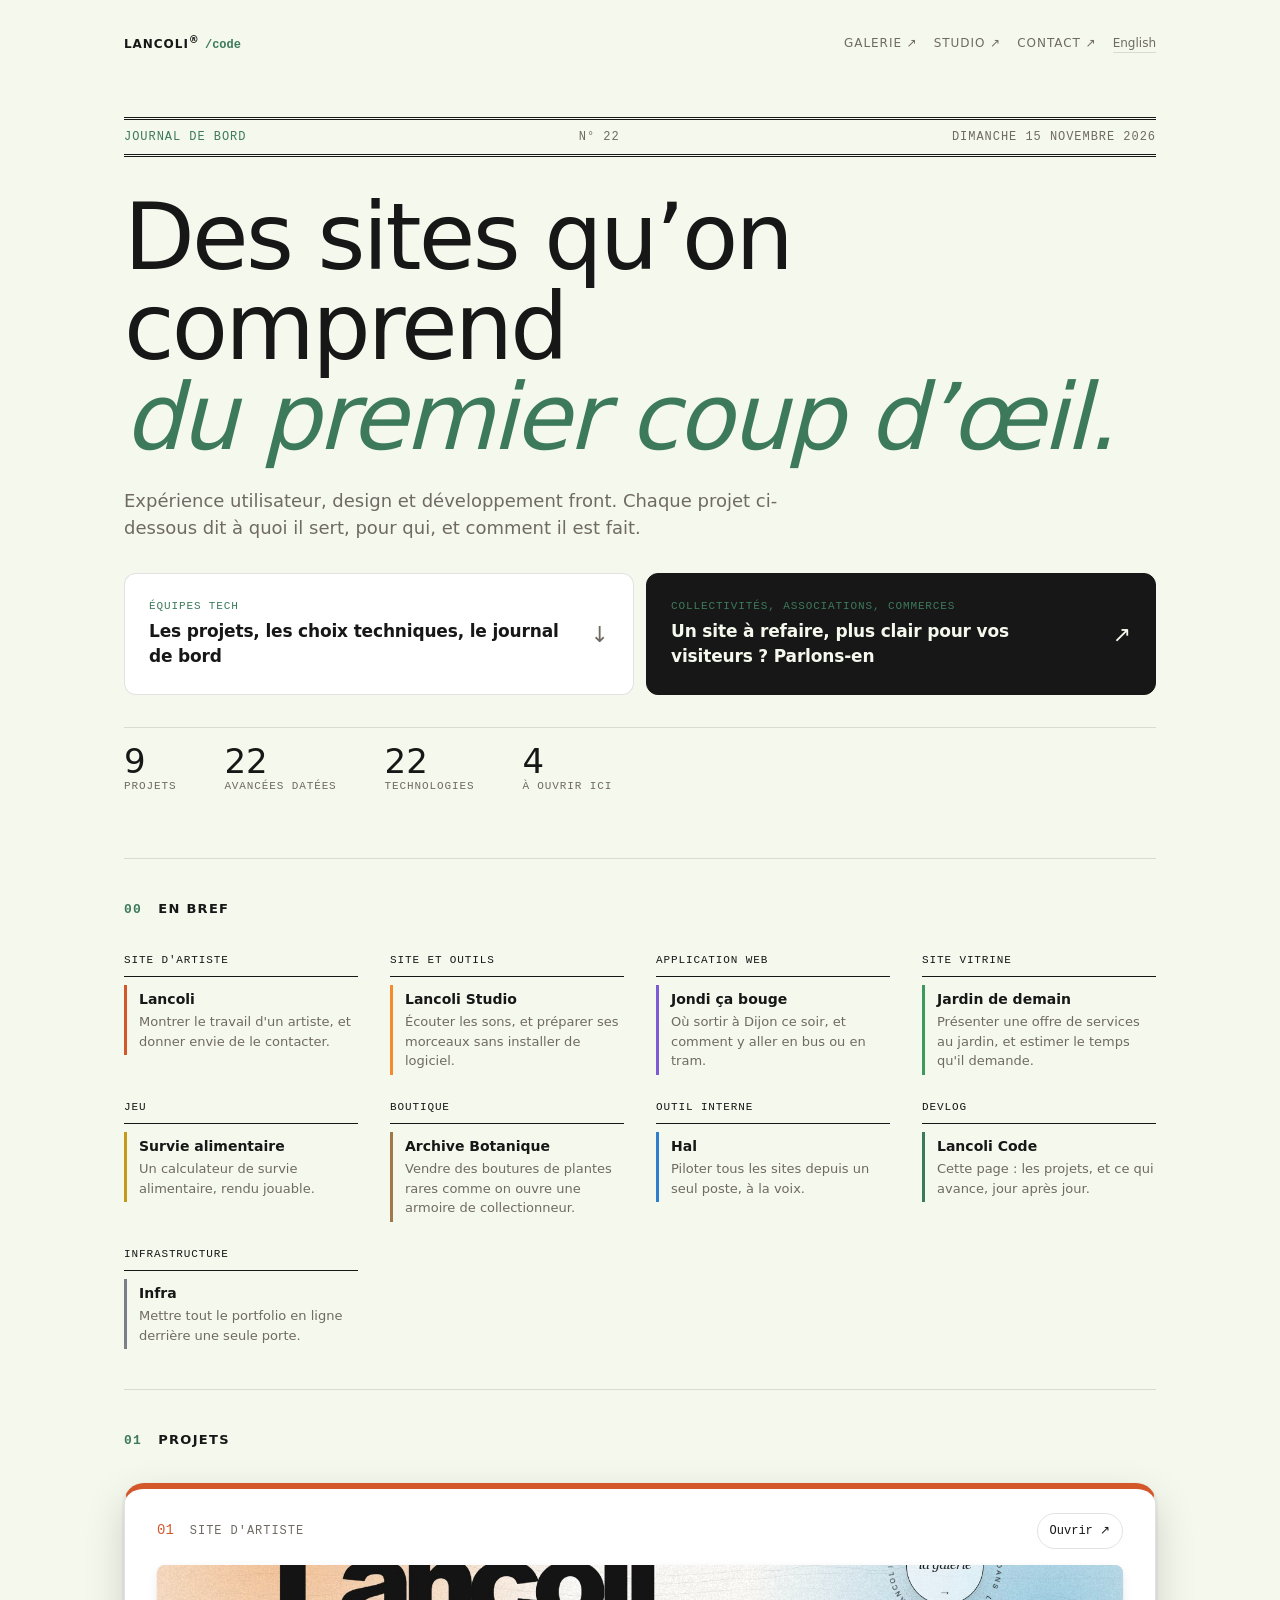
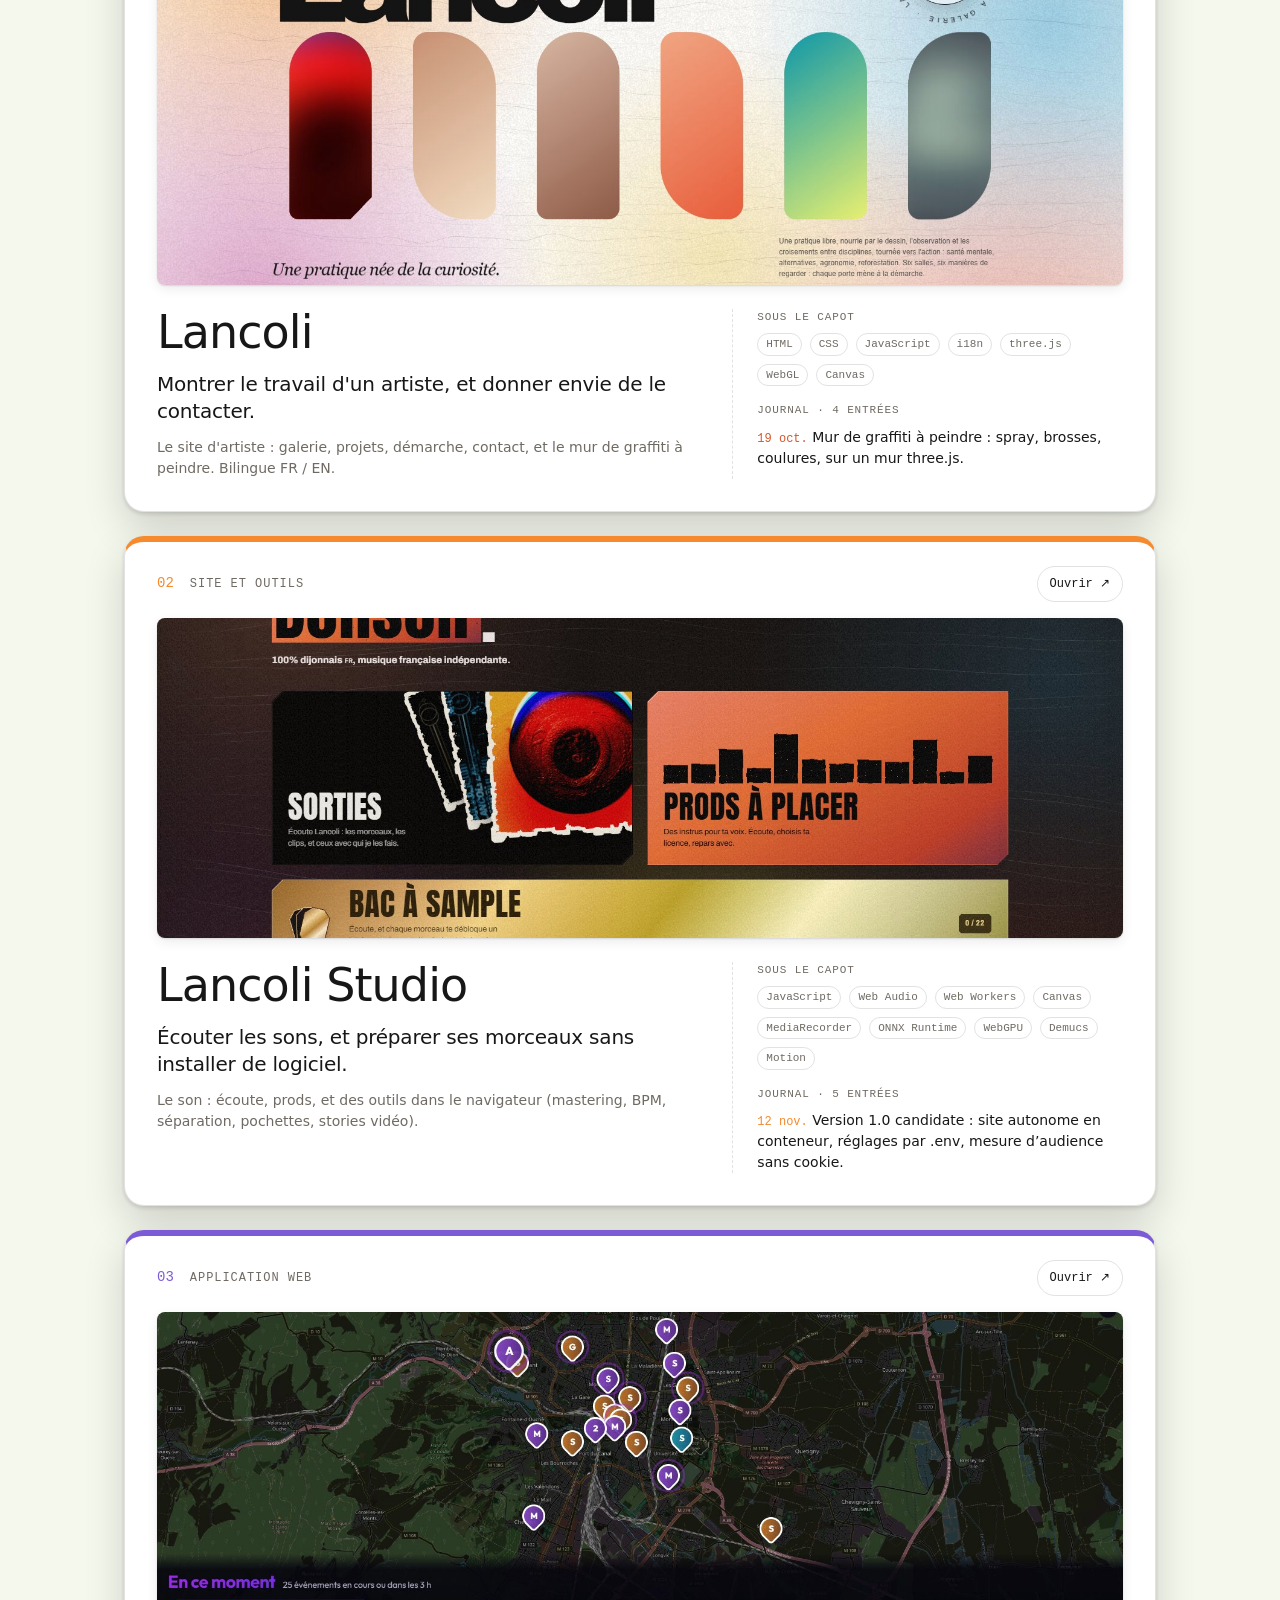
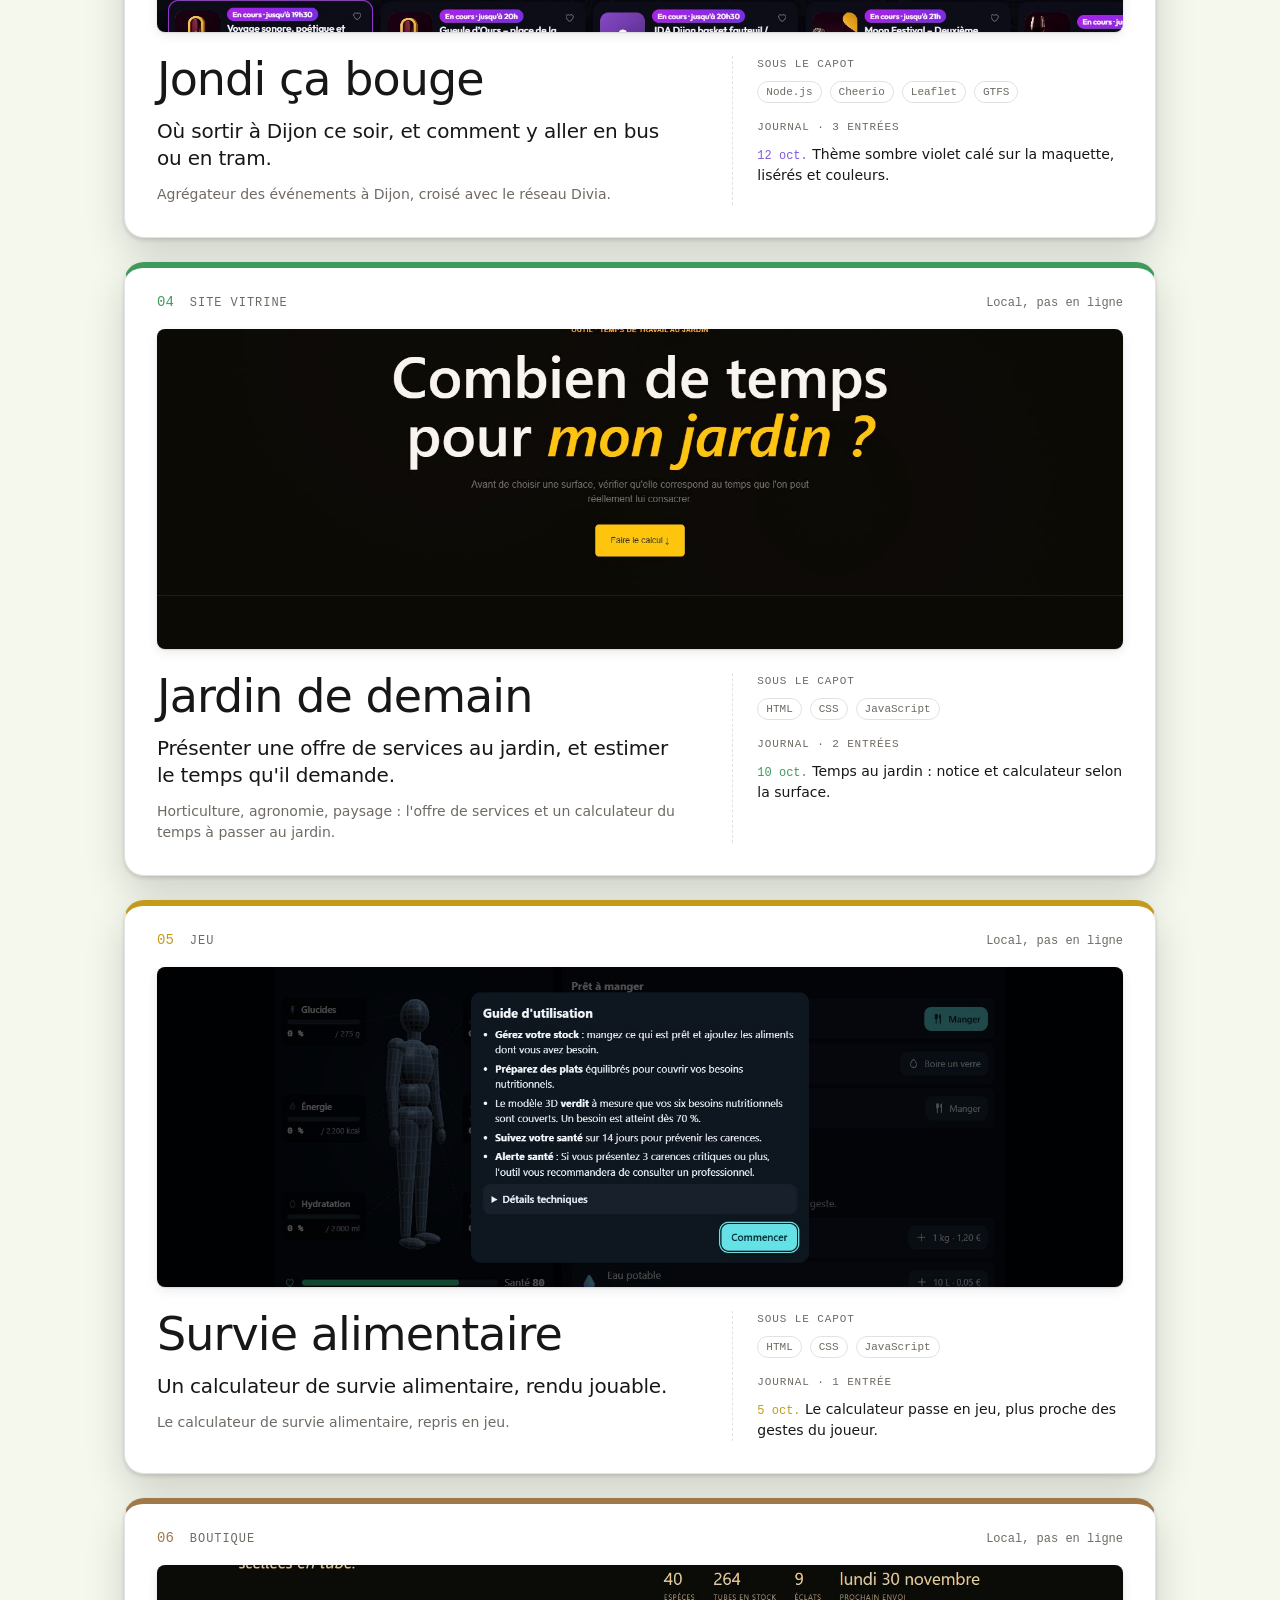
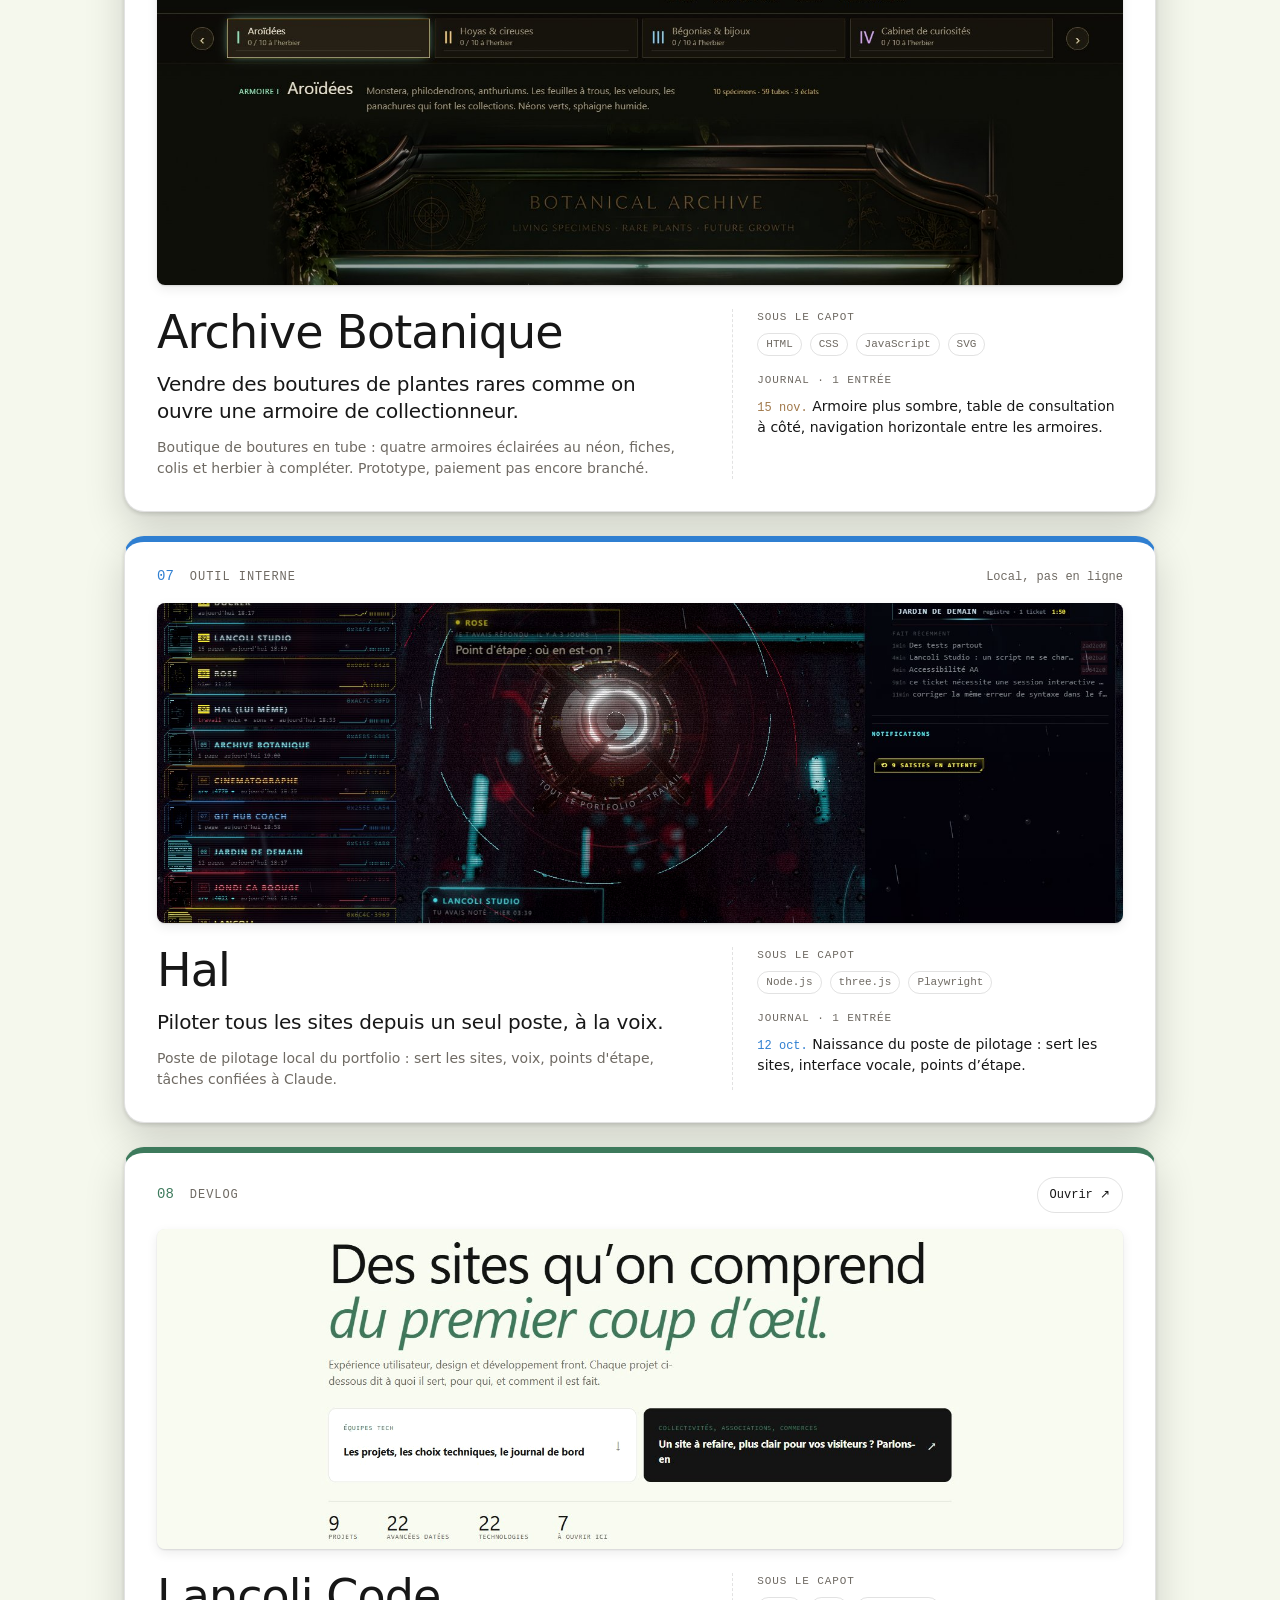
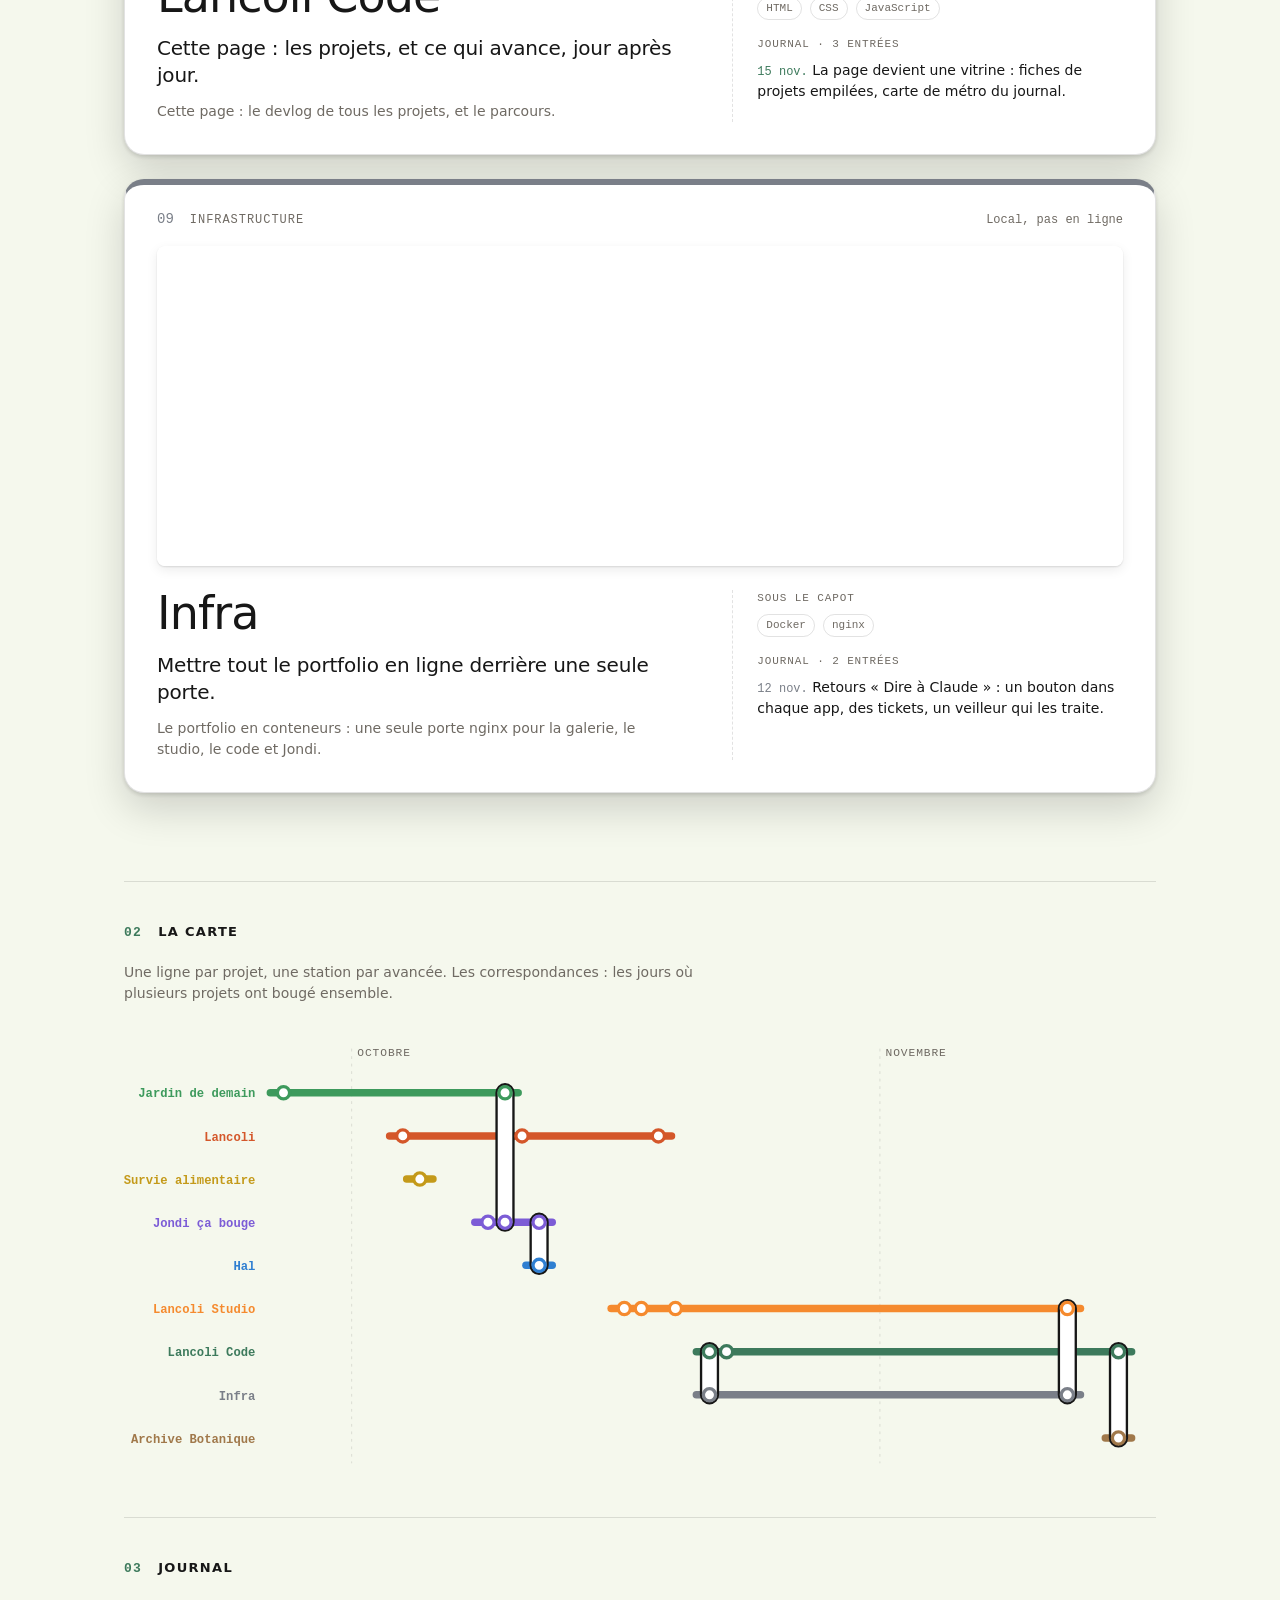
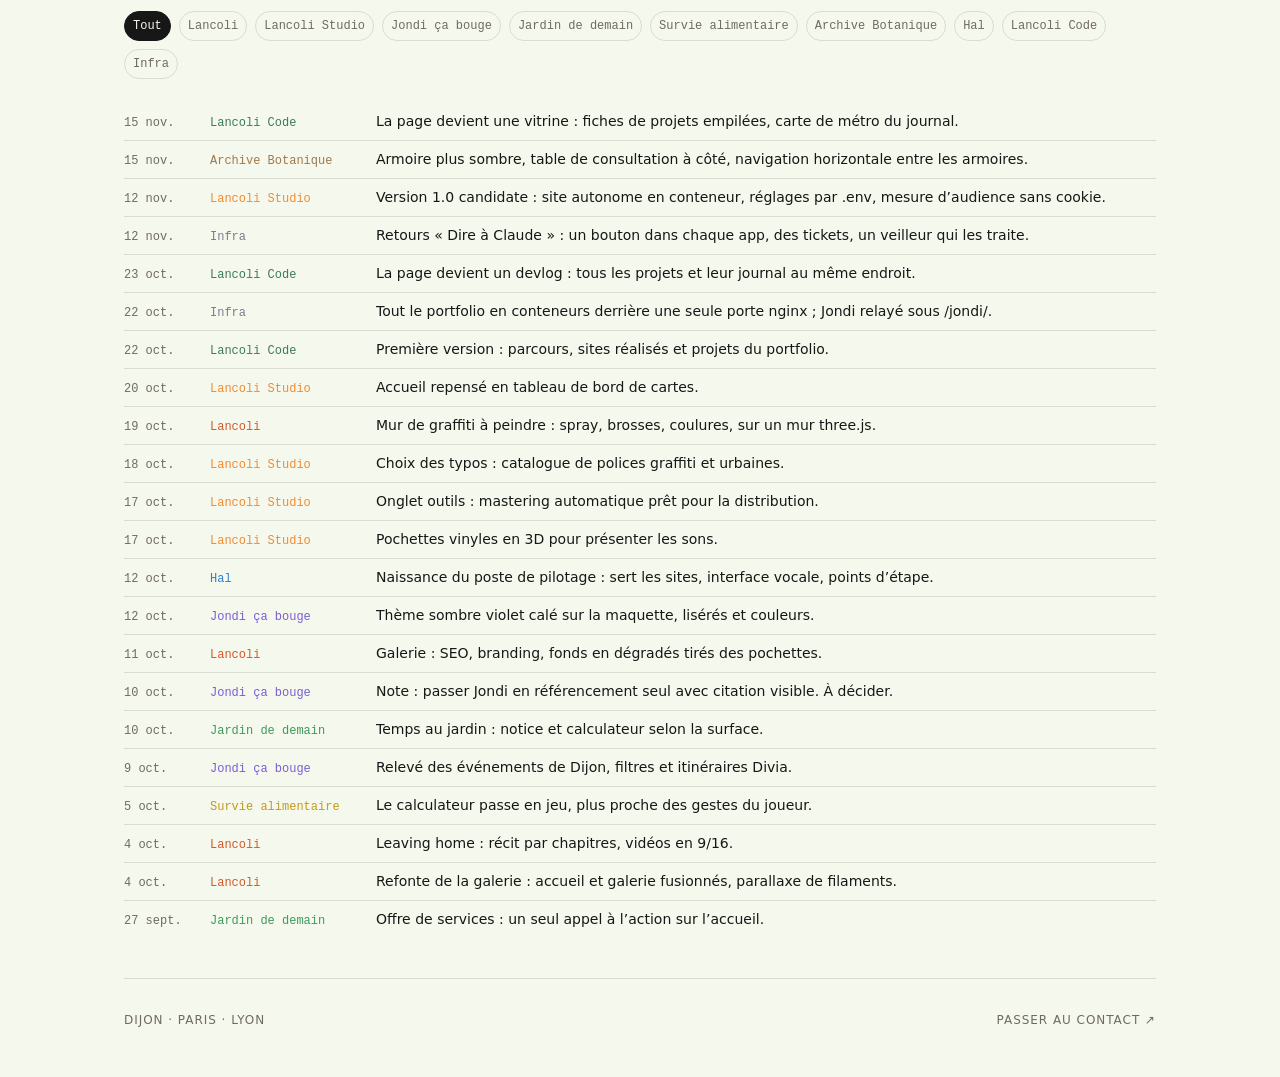
==== commit 1cf40659: "perf(pages): ⚡ scripts defer et dimensions d'image Optimisation des performances de chargement : - S" ====
--- a/index.html
+++ b/index.html
@@ -28,7 +28,7 @@
                 <a href="../Lancoli/" data-i18n="nav.gallery">Galerie ↗</a>
                 <a href="../LancoliStudio/" data-i18n="nav.studio">Studio ↗</a>
                 <a href="../Lancoli/contact.html" data-i18n="nav.contact">Contact ↗</a>
-                <button type="button" class="lang-switch" id="lang-switch" lang="en">English</button>
+                <button type="button" class="lang-switch" id="lang-switch" lang="en" aria-label="Passer en anglais" data-i18n="lang.switch" data-i18n-attr="aria-label:lang.switch_label">English</button>
             </nav>
         </header>
 
@@ -92,9 +92,9 @@
         </footer>
     </main>
 
-    <script src="js/i18n.js"></script>
-    <script src="js/journey.js"></script>
-    <script src="js/code.js"></script>
+    <script src="js/i18n.js" defer></script>
+    <script src="js/journey.js" defer></script>
+    <script src="js/code.js" defer></script>
     <!-- retours:debut --><script src="retours/retours-config.js"></script><script src="retours/retours.js" defer></script><!-- retours:fin -->
 </body>
 
--- a/css/code.css
+++ b/css/code.css
@@ -60,9 +60,11 @@
 .nav { display: flex; gap: 16px }
 .nav a, .bottom a { text-decoration: none; color: var(--muted) }
 .nav a:hover, .bottom a:hover { color: var(--ink) }
+.nav a:focus-visible, .bottom a:focus-visible { color: var(--ink); outline: 2px solid var(--accent); outline-offset: 2px; border-radius: 4px }
 /* FR / EN switch: reads as one more nav link */
 .lang-switch { font: inherit; color: var(--muted); background: none; border: 0; border-bottom: 1px solid var(--line); padding: 0; cursor: pointer }
 .lang-switch:hover, .lang-switch:focus-visible { color: var(--ink); border-bottom-color: var(--ink) }
+.lang-switch:focus-visible { outline: 2px solid var(--accent); outline-offset: 2px; border-radius: 4px }
 
 /* ---- front page ---- */
 .front { padding: 7vh 0 64px }
@@ -127,6 +129,7 @@
 .brief-name { font-weight: 700 }
 .brief-answer { font-size: 13px; color: var(--muted) }
 .brief-project:hover .brief-name, .brief-project:focus-visible .brief-name { color: var(--accent) }
+.brief-project:focus-visible { outline: 2px solid var(--accent); outline-offset: 2px; border-radius: 4px }
 
 /* ---- 01 the card stack: each one settles on the previous one while scrolling ---- */
 .stack { display: grid; gap: 24px; padding-bottom: 48px }
@@ -154,7 +157,8 @@
 .project-card-kind { text-transform: uppercase; letter-spacing: .08em }
 .project-card-status { margin-left: auto; text-decoration: none }
 a.project-card-status { color: var(--ink); padding: 8px 12px; border: 1px solid var(--line); border-radius: 999px; transition: border-color 160ms, color 160ms }
-a.project-card-status:hover, a.project-card-status:focus-visible { border-color: var(--c); color: var(--c); outline: none }
+a.project-card-status:hover { border-color: var(--c); color: var(--c) }
+a.project-card-status:focus-visible { border-color: var(--c); color: var(--c); outline: 2px solid var(--accent); outline-offset: 2px }
 .project-card-image { grid-column: 1 / -1; width: 100%; height: auto; max-height: 320px; object-fit: cover; border-radius: 8px; margin-bottom: 8px; box-shadow: var(--shadow-1), inset 0 0 0 1px rgba(0, 0, 0, .08); filter: saturate(0.92) contrast(1.03); }
 .project-card-name { font-family: 'Inter var', Inter, -apple-system, BlinkMacSystemFont, 'Segoe UI Variable', system-ui, sans-serif; font-weight: 400; font-size: clamp(30px, 4vw, 46px); line-height: 1; letter-spacing: -.02em }
 .project-card-answer { margin: 16px 0 0; font-size: 20px; line-height: 1.35; letter-spacing: -.01em }
@@ -248,7 +252,7 @@
 }
 a.card:hover { border-color: var(--accent) }
 a.card:hover .card-go { color: var(--accent) }
-a.card:focus-visible { outline: 2px solid var(--accent); outline-offset: 3px }
+a.card:focus-visible { border-color: var(--accent); outline: 2px solid var(--accent); outline-offset: 3px }
 .card.is-local { opacity: .8 }
 
 .card-head { display: flex; justify-content: space-between; align-items: baseline; gap: 12px }
@@ -279,7 +283,7 @@
 .project:last-child { border-bottom: 0 }
 .project-name { font-size: 16px; font-weight: 700; text-decoration: none; letter-spacing: -.01em }
 a.project-name:hover, a.project-name:hover .card-go { color: var(--accent) }
-a.project-name:focus-visible { outline: 2px solid var(--accent); outline-offset: 3px; border-radius: 4px }
+a.project-name:focus-visible { color: var(--accent); outline: 2px solid var(--accent); outline-offset: 3px; border-radius: 4px }
 .project-desc { margin: 0 }
 .project-meta { margin: 0; font-family: var(--mono); font-size: 12px; color: var(--muted); text-align: right }
 .project .tags { grid-column: 2 / 4; margin: 0; padding: 0 }
